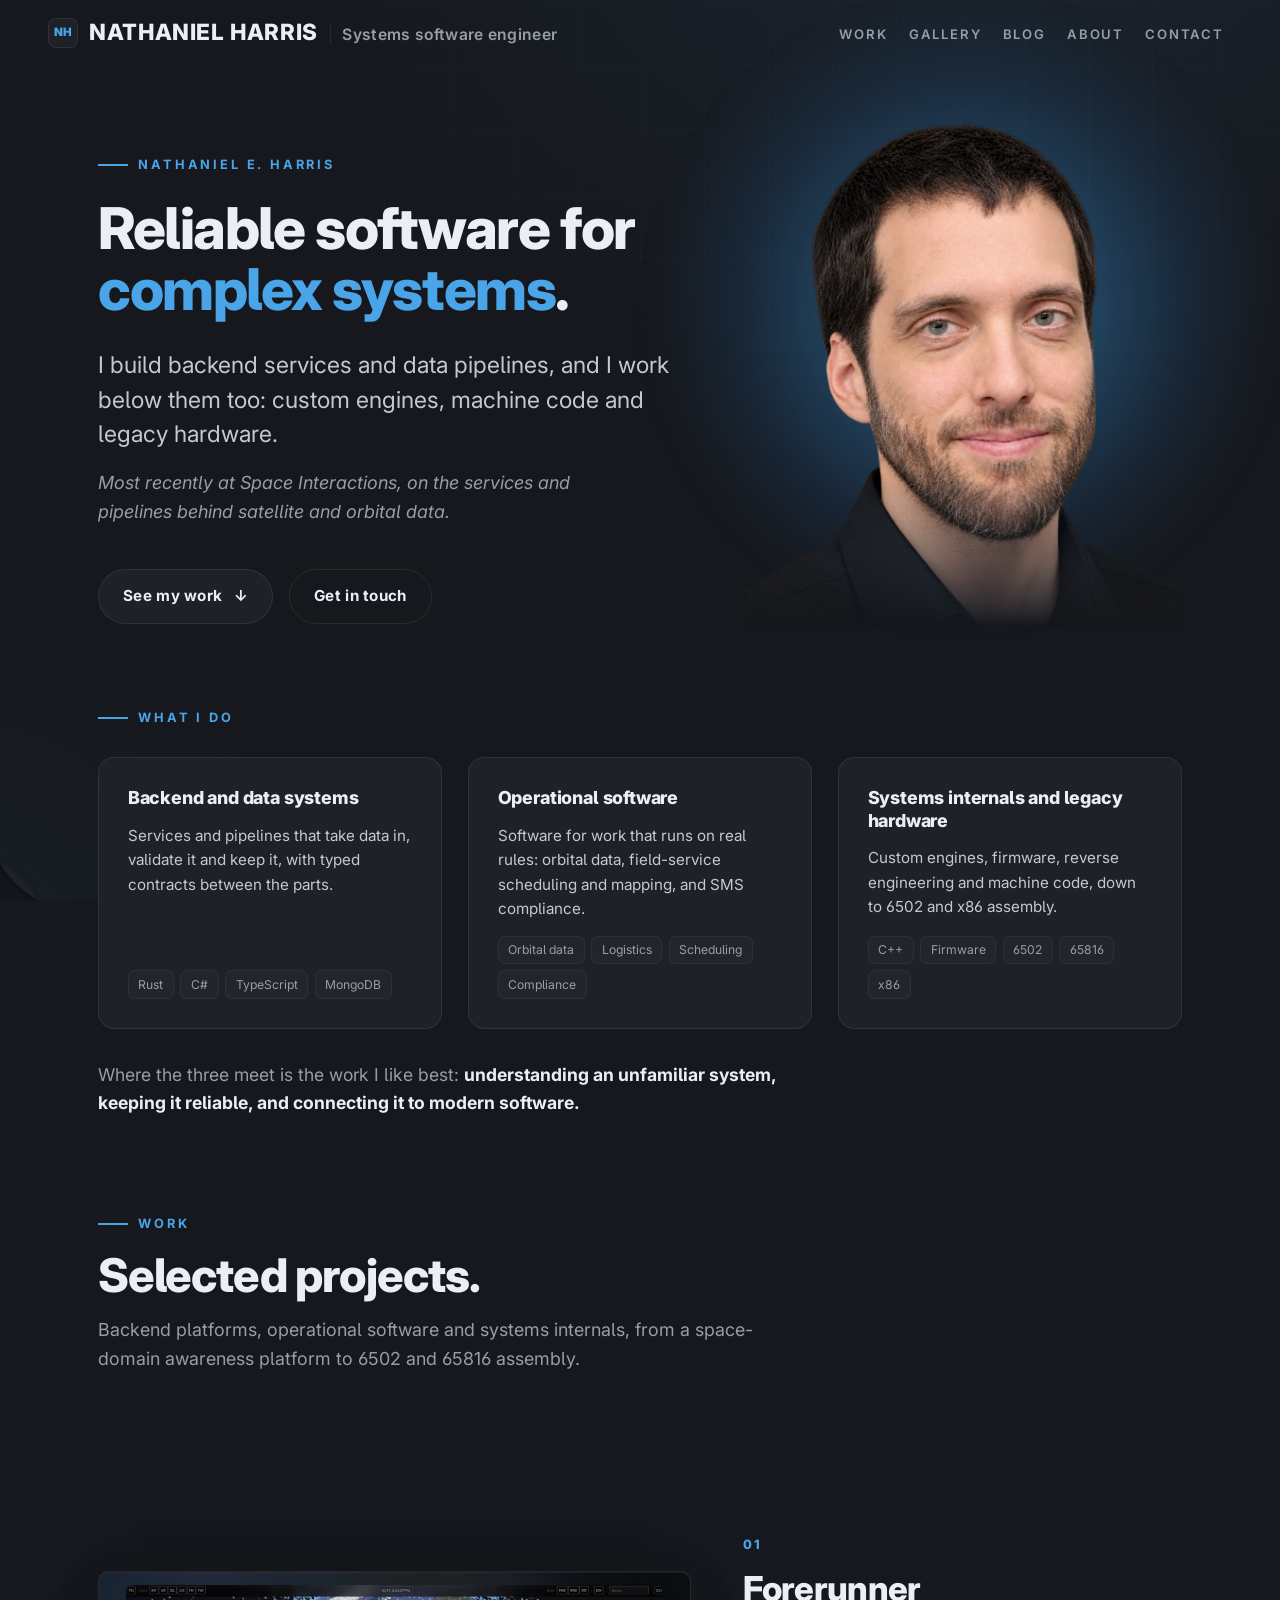
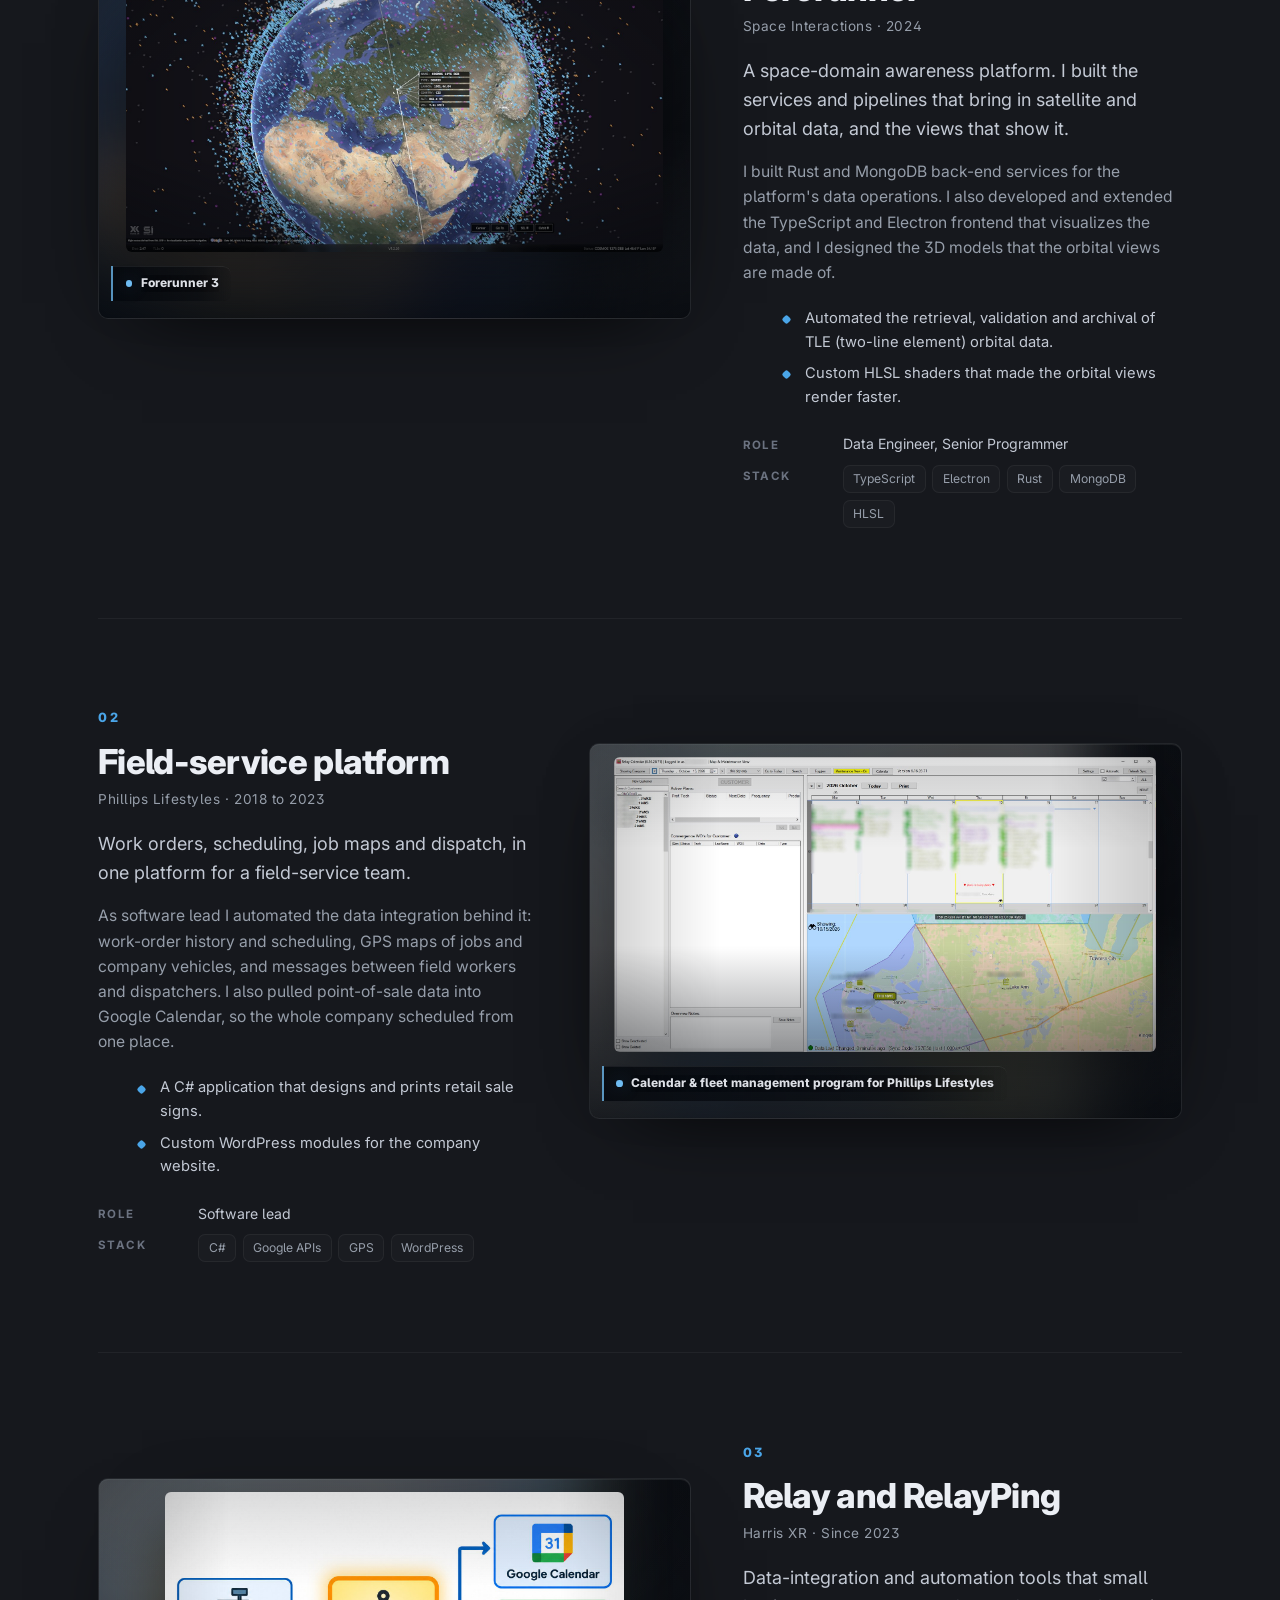
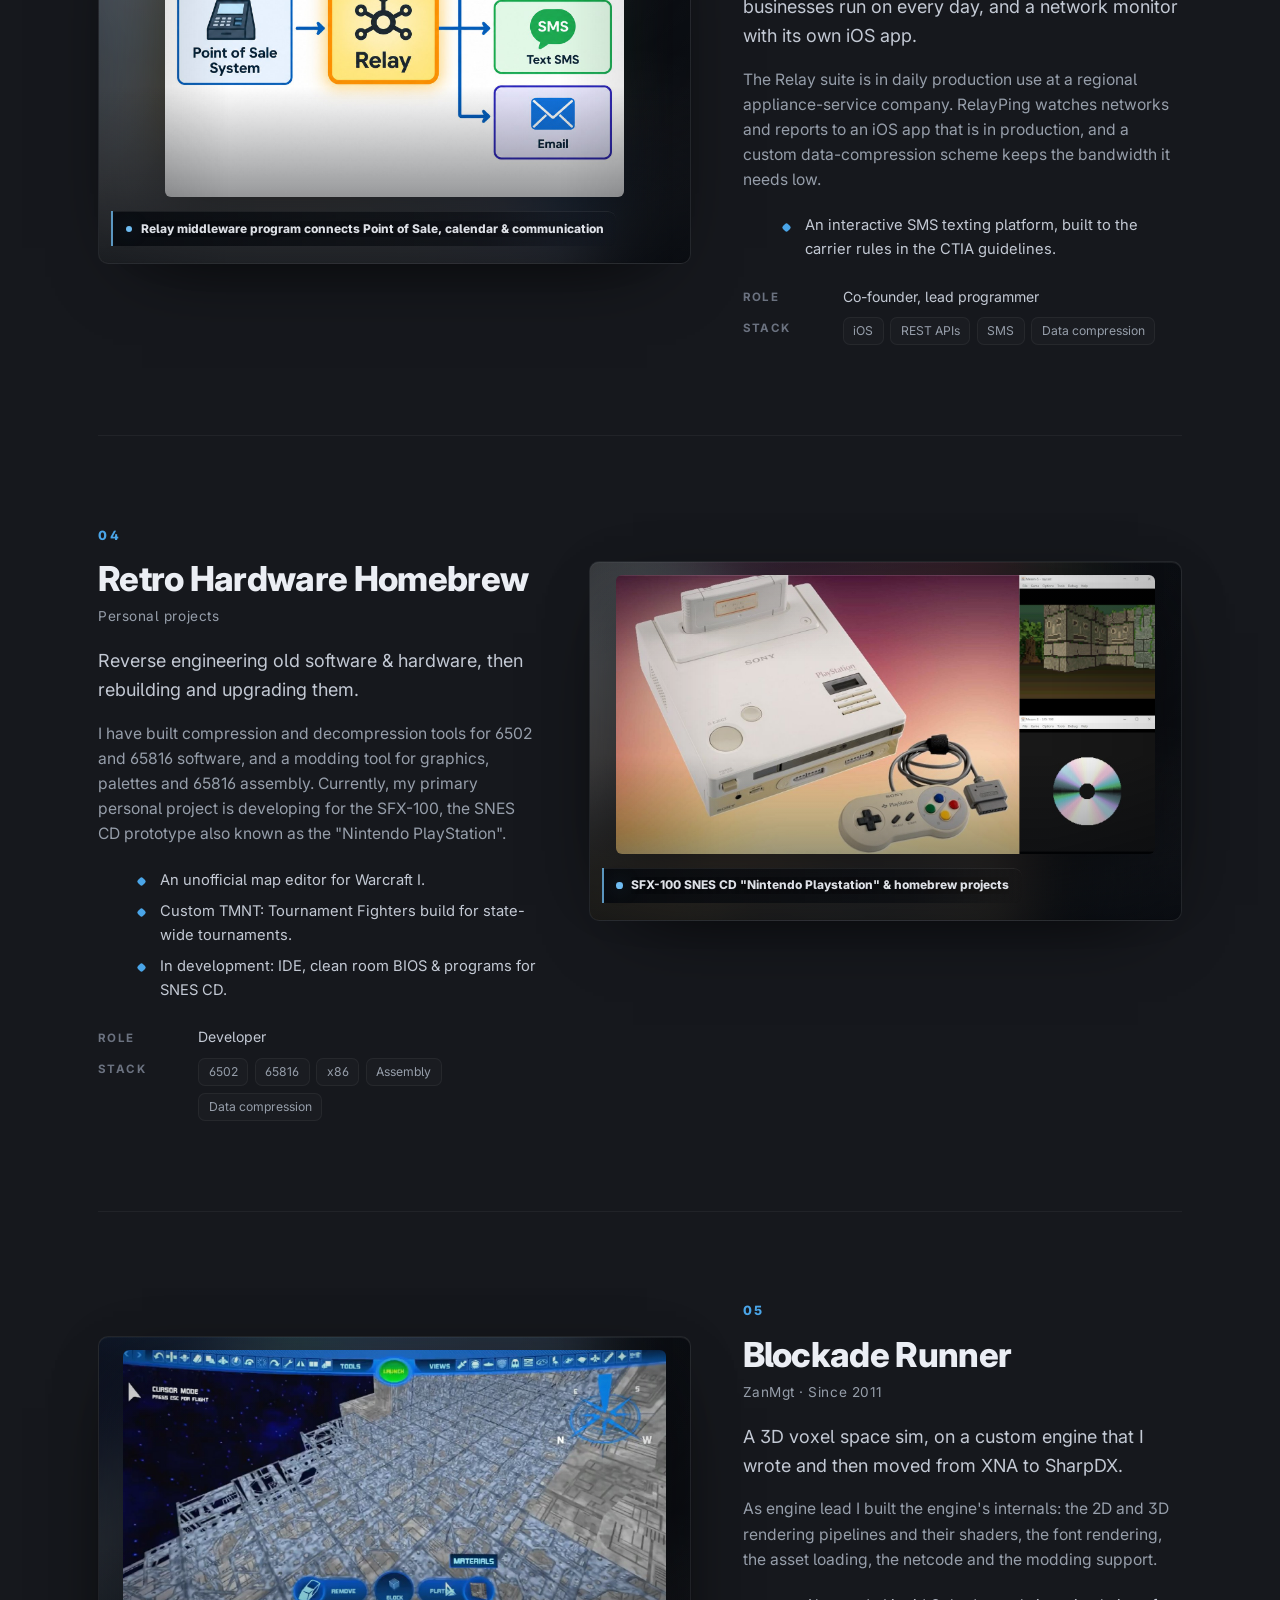
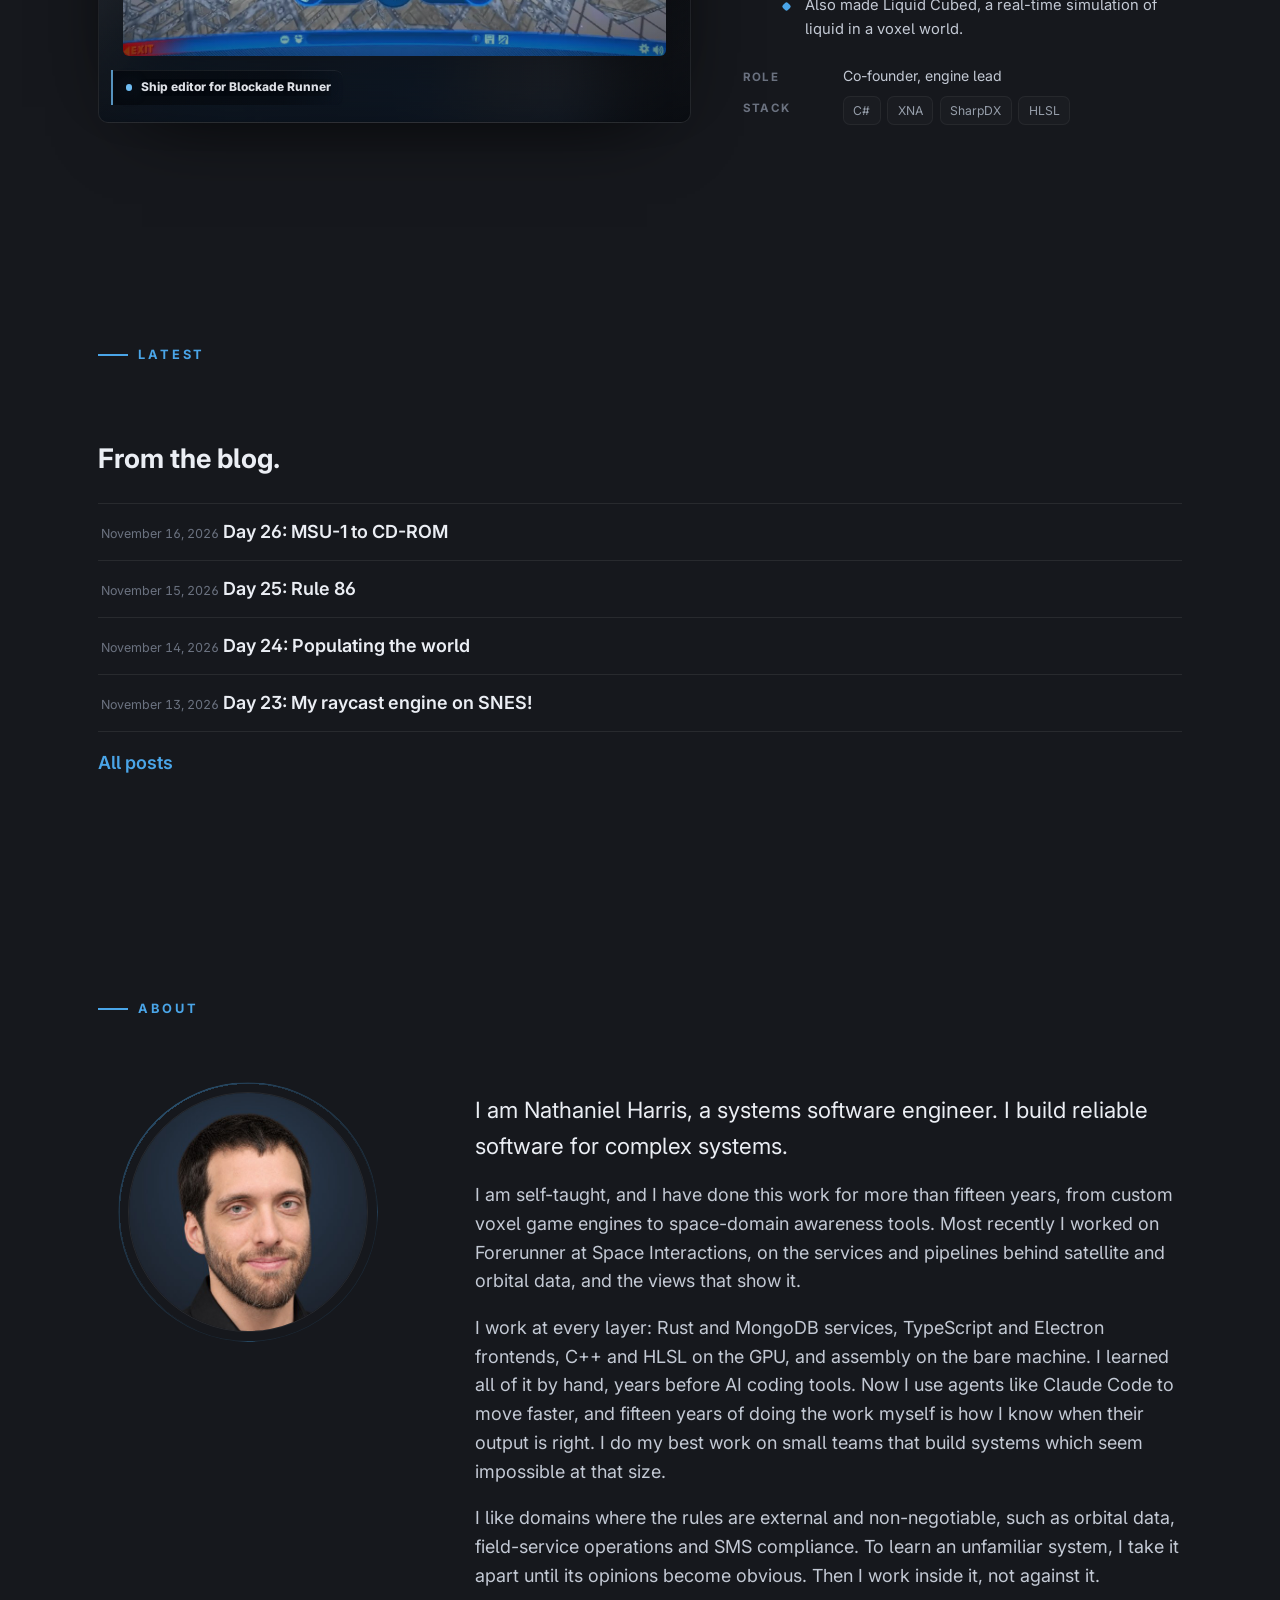
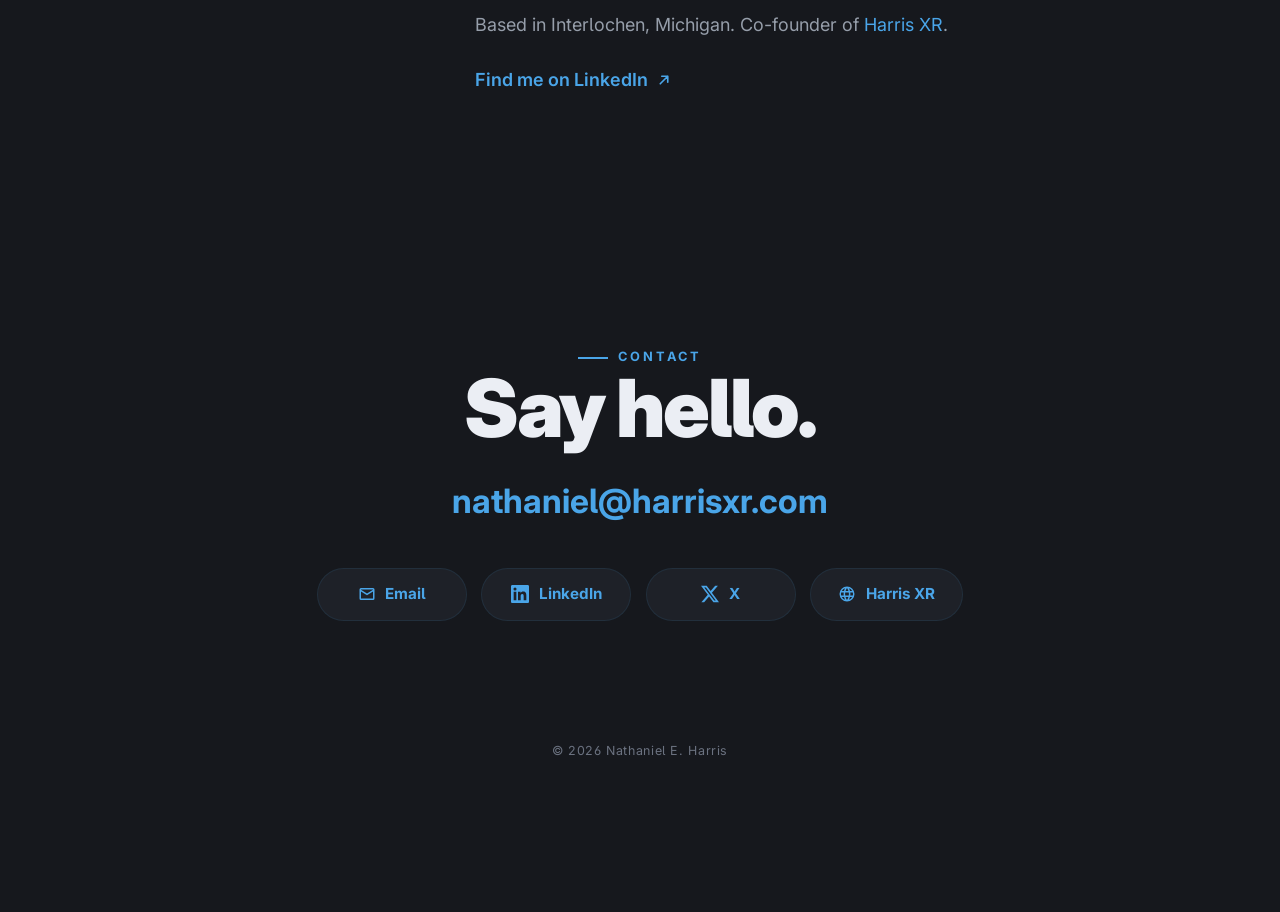
==== index.html @ 220e809c "Update blog post day #26" ====
<!DOCTYPE html>
<!-- ============================================================
     index.html - the home page.

     Markup only. Style lives in the engine's engine.css and this site's
     site.css, and behavior lives in the engine's script trunks, loaded
     in a fixed order from the head.

     Copy the editor can change is fenced by [edit:slug] comment
     pairs, each wrapping exactly one element. Do not nest a pair
     more than one level deep, and do not put two elements inside
     one pair: the marker checker enforces both rules.

     Sections:
       1. HEAD AND META      5. WORK
       2. CHROME             6. LATEST FROM THE BLOG
       3. HERO               7. FOOTER
       4. WHAT I DO
     ============================================================ -->

<html lang="en">
<head>
  <!-- ============================================================
       1. HEAD AND META
       ------------------------------------------------------------
       This page's own title, canonical and social cards. Every page
       carries its own; they are not shared chrome.
       ============================================================ -->
  <meta charset="UTF-8" />
  <meta name="viewport" content="width=device-width, initial-scale=1.0" />

  <title>Nathaniel E. Harris · Systems software engineer</title>
  <meta name="description" content="Nathaniel E. Harris is a systems software engineer. He builds reliable backend services and data pipelines, and works down to engines, machine code and legacy hardware." />
  <meta name="author" content="Nathaniel E. Harris" />
  <meta name="theme-color" content="#16181d" />
  <link rel="canonical" href="https://nathanieleliasharris.com/" />
  <link rel="alternate" type="application/atom+xml" title="Nathaniel E. Harris - Blog" href="feed.xml" />

  <!-- Favicons -->
  <link rel="icon" href="favicon.svg" type="image/svg+xml" />
  <link rel="icon" href="favicon.ico" sizes="any" />
  <link rel="icon" type="image/png" sizes="32x32" href="favicon-32.png" />
  <link rel="icon" type="image/png" sizes="16x16" href="favicon-16.png" />
  <link rel="apple-touch-icon" sizes="180x180" href="apple-touch-icon.png" />

  <!-- Open Graph / social share -->
  <meta property="og:type" content="website" />
  <meta property="og:site_name" content="Nathaniel E. Harris" />
  <meta property="og:title" content="Nathaniel E. Harris · Systems software engineer" />
  <meta property="og:description" content="Nathaniel E. Harris is a systems software engineer. He builds reliable backend services and data pipelines, and works down to engines, machine code and legacy hardware." />
  <meta property="og:url" content="https://nathanieleliasharris.com/" />
  <meta property="og:image" content="https://nathanieleliasharris.com/og-image.png" />
  <meta property="og:image:width" content="1200" />
  <meta property="og:image:height" content="630" />
  <meta property="og:image:alt" content="Nathaniel E. Harris, systems software engineer." />

  <!-- Twitter / X -->
  <meta name="twitter:card" content="summary_large_image" />
  <meta name="twitter:title" content="Nathaniel E. Harris · Systems software engineer" />
  <meta name="twitter:description" content="Nathaniel E. Harris is a systems software engineer. He builds reliable backend services and data pipelines, and works down to engines, machine code and legacy hardware." />
  <meta name="twitter:image" content="https://nathanieleliasharris.com/og-image.png" />

  <!-- Inter via Google Fonts (with a robust system fallback in CSS) -->
  <link rel="preconnect" href="https://fonts.googleapis.com" />
  <link rel="preconnect" href="https://fonts.gstatic.com" crossorigin />
  <link href="https://fonts.googleapis.com/css2?family=Inter:ital,opsz,wght@0,14..32,400;0,14..32,500;0,14..32,600;0,14..32,700;0,14..32,800;0,14..32,900;1,14..32,400&display=swap" rel="stylesheet" />

  <!-- The engine's style first and this site's second, so this site's
       tokens set the theme. -->
  <link rel="stylesheet" href="libraries/harrisxrwebengine/engine.css" />
  <link rel="stylesheet" href="site.css" />

  <!-- The site's script, in a fixed order. defer keeps document order and runs
       each file after parsing, so every trunk sees the whole page.
       release.js names the engine release and creates window.AMH, the one
       namespace the trunks share, and site.config.js holds this site's
       facts. Both come first. The trunks are the engine's, in
       libraries/harrisxrwebengine/.
       imagesengine.js is the image engine. Every image the site takes in
       goes through it, so every page loads it, after work.js and before
       the trunks that call it.
       markdown.js is here for the deep dive, which is written in Markdown
       and carries its source. It comes before tool.js, which asks it to
       render. -->
  <script defer src="libraries/harrisxrwebengine/release.js"></script>
  <script defer src="site.config.js"></script>
  <script defer src="libraries/harrisxrwebengine/site.js"></script>
  <script defer src="libraries/harrisxrwebengine/work.js"></script>
  <script defer src="libraries/harrisxrwebengine/imagesengine.js"></script>
  <script defer src="libraries/harrisxrwebengine/markdown.js"></script>
  <script defer src="libraries/harrisxrwebengine/tool.js"></script>

  <!-- Graceful degradation: without JS the reveal animations never fire, so
       force all content visible.
       These rules stay inline. A <noscript> block applies only when scripting
       is off, and a linked stylesheet cannot carry that condition. -->
  <noscript>
    <style>
      .reveal, .reveal-hero > *, .hero .wrap > .eyebrow { opacity: 1 !important; transform: none !important; }
      .gallery:not(.is-ready) > img:first-of-type { display: block !important; }
    </style>
  </noscript>
</head>

<body>
  <!-- ============================================================
       2. CHROME
       ------------------------------------------------------------
       The scroll progress bar, the header, and the nav that doubles
       as the mobile drawer. site.js owns their state.

       The header is shared chrome: byte-identical on every managed
       page, and held to that by the suite. Its copy regions are
       shared too: an edit to one is written to every page that has
       it, in the same publish.
       ============================================================ -->
  <div class="progress" id="progress" aria-hidden="true"></div>

  <header class="site-header" id="header">
    <a class="brand" href="index.html#top" aria-label="Nathaniel Harris, home">
      <span class="mark" aria-hidden="true">NH</span>
      <span class="brand__name">
        <!--[edit:brand-title]-->
        <span class="brand__title full">NATHANIEL HARRIS</span>
        <!--[/edit:brand-title]-->
        <!--[edit:brand-sub]-->
        <span class="brand__sub">Systems software engineer</span>
        <!--[/edit:brand-sub]-->
      </span>
    </a>

    <button class="nav__toggle" id="navToggle" aria-label="Toggle navigation" aria-expanded="false" aria-controls="nav">
      <span></span><span></span><span></span>
    </button>

    <!-- A nav link names the page it points into, so the same bytes work on
         every page. site.js treats a link naming THIS page as an in-page
         anchor, and marks the item whose href is this page as current.
         "#contact" stays bare: every page has its own contact section. -->
    <nav class="nav" id="nav" aria-label="Primary">
      <div class="nav__links">
        <!--[edit:nav-work]-->
        <a href="index.html#work">Work</a>
        <!--[/edit:nav-work]-->
        <!--[edit:nav-gallery]-->
        <a href="gallery.html">Gallery</a>
        <!--[/edit:nav-gallery]-->
        <!--[edit:nav-blog]-->
        <a href="blog.html">Blog</a>
        <!--[/edit:nav-blog]-->
        <!--[edit:nav-about]-->
        <a href="about.html">About</a>
        <!--[/edit:nav-about]-->
        <!--[edit:nav-contact]-->
        <a href="#contact">Contact</a>
        <!--[/edit:nav-contact]-->
      </div>
    </nav>
  </header>

  <!-- dim scrim behind the mobile nav drawer -->
  <div class="nav-overlay" id="navOverlay" aria-hidden="true"></div>

  <main id="top">

    <!-- ============================================================
         3. HERO
         ------------------------------------------------------------
         The opening statement, the portrait, and the calls to see the
         work and to get in touch. The halo behind the portrait is
         decoration.
         ============================================================ -->
    <section class="hero" aria-label="Introduction">
      <div class="hero__stage" aria-hidden="true">
        <span class="hero__halo"></span>
      </div>

      <!-- The portrait sits outside .wrap so it can stand on the hero's
           floor. site.js watches .hero__portrait: once enough of it has
           scrolled under the header, the header takes its scrolled look. -->
      <img class="hero__portrait" src="img/nathaniel-hero.webp" width="920" height="1123"
           alt="Portrait of Nathaniel E. Harris." fetchpriority="high" decoding="async" />

      <div class="wrap">
        <!--[edit:hero-eyebrow]-->
        <span class="eyebrow">Nathaniel E. Harris</span>
        <!--[/edit:hero-eyebrow]-->
        <div class="hero__inner reveal-hero">
          <!--[edit:hero-h1]-->
          <h1>Reliable software for <span class="hl">complex systems</span>.</h1>
          <!--[/edit:hero-h1]-->
          <!--[edit:hero-sub]-->
          <p class="hero__sub">I build backend services and data pipelines, and I work below them too: custom engines, machine code and legacy hardware.</p>
          <!--[/edit:hero-sub]-->
          <!--[edit:hero-note]-->
          <p class="hero__note">Most recently at Space Interactions, on the services and pipelines behind satellite and orbital data.</p>
          <!--[/edit:hero-note]-->
          <div class="hero__cta">
            <!--[edit:hero-cta-work]-->
            <a class="btn" href="#work">See my work <span class="arrow" aria-hidden="true">↓</span></a>
            <!--[/edit:hero-cta-work]-->
            <!--[edit:hero-cta-contact]-->
            <a class="btn btn--ghost" href="#contact">Get in touch</a>
            <!--[/edit:hero-cta-contact]-->
          </div>
        </div>
      </div>
    </section>

    <!-- ============================================================
         4. WHAT I DO
         ------------------------------------------------------------
         The three kinds of work, side by side, and the line under
         them that names where the three meet. Copy only: the project
         cards in WORK are the evidence for each column.
         ============================================================ -->
    <section class="focus" id="focus" aria-label="What I do">
      <div class="wrap">
        <div class="section-head reveal">
          <!--[edit:focus-eyebrow]-->
          <span class="eyebrow">What I do</span>
          <!--[/edit:focus-eyebrow]-->
        </div>

        <div class="focus__grid">
          <article class="focus__col reveal">
            <!--[edit:focus-backend-title]-->
            <h3 class="focus__title">Backend and data systems</h3>
            <!--[/edit:focus-backend-title]-->
            <!--[edit:focus-backend-text]-->
            <p class="focus__text">Services and pipelines that take data in, validate it and keep it, with typed contracts between the parts.</p>
            <!--[/edit:focus-backend-text]-->
            <!--[edit:focus-backend-chips]-->
            <div class="chips"><span class="chip">Rust</span><span class="chip">C#</span><span class="chip">TypeScript</span><span class="chip">MongoDB</span></div>
            <!--[/edit:focus-backend-chips]-->
          </article>

          <article class="focus__col reveal d1">
            <!--[edit:focus-ops-title]-->
            <h3 class="focus__title">Operational software</h3>
            <!--[/edit:focus-ops-title]-->
            <!--[edit:focus-ops-text]-->
            <p class="focus__text">Software for work that runs on real rules: orbital data, field-service scheduling and mapping, and SMS compliance.</p>
            <!--[/edit:focus-ops-text]-->
            <!--[edit:focus-ops-chips]-->
            <div class="chips"><span class="chip">Orbital data</span><span class="chip">Logistics</span><span class="chip">Scheduling</span><span class="chip">Compliance</span></div>
            <!--[/edit:focus-ops-chips]-->
          </article>

          <article class="focus__col reveal d2">
            <!--[edit:focus-internals-title]-->
            <h3 class="focus__title">Systems internals and legacy hardware</h3>
            <!--[/edit:focus-internals-title]-->
            <!--[edit:focus-internals-text]-->
            <p class="focus__text">Custom engines, firmware, reverse engineering and machine code, down to 6502 and x86 assembly.</p>
            <!--[/edit:focus-internals-text]-->
            <!--[edit:focus-internals-chips]-->
            <div class="chips"><span class="chip">C++</span><span class="chip">Firmware</span><span class="chip">6502</span><span class="chip">65816</span><span class="chip">x86</span></div>
            <!--[/edit:focus-internals-chips]-->
          </article>
        </div>

        <!--[edit:focus-center]-->
        <p class="focus__center reveal">Where the three meet is the work I like best: <b>understanding an unfamiliar system, keeping it reliable, and connecting it to modern software.</b></p>
        <!--[/edit:focus-center]-->
      </div>
    </section>

    <!-- ============================================================
         5. WORK
         ------------------------------------------------------------
         One card for each project: a carousel, the copy, and the
         Role and Stack specs. work.js builds the carousels, and the
         editor treats each gallery as an image region.

         The cards are the engine's project list, [list:projects]:
         the editor's project form, New project and Duplicate work on
         them, and the form can add a deep dive to a card. The images
         are placeholders from img/seed/ until a photo replaces them.
         ============================================================ -->
    <section class="work" id="work" aria-label="Work">
      <div class="wrap">
        <div class="section-head reveal">
          <!--[edit:work-eyebrow]-->
          <span class="eyebrow">Work</span>
          <!--[/edit:work-eyebrow]-->
          <!--[edit:work-h2]-->
          <h2>Selected projects.</h2>
          <!--[/edit:work-h2]-->
          <!--[edit:work-intro]-->
          <p>Backend platforms, operational software and systems internals, from a space-domain awareness platform to 6502 and 65816 assembly.</p>
          <!--[/edit:work-intro]-->
        </div>

        <!--[list:projects]-->
        <!--[item:forerunner]-->
        <!-- ╔═══════════════════════════════════════════════════════════════╗
             ║  PROJECT · Forerunner                                         ║
             ╚═══════════════════════════════════════════════════════════════╝ -->
        <article class="project">
          <div class="project__media reveal">

            <!-- GALLERY · one <img> per photo (src, alt, optional data-caption).
                 Add or remove a photo = add or remove one <img> line below. -->
            <!--[edit:forerunner-gallery]-->
            <div class="gallery">
              <img src="img/work/forerunner-3-1kpwjg.jpg" loading="lazy"
                   srcset="img/work/forerunner-3-1kpwjg_sd.webp 480w, img/work/forerunner-3-1kpwjg.jpg 1604w"
                   sizes="(max-width: 880px) 84vw, (max-width: 1180px) 48vw, 562px"
                   width="1604"
                   height="800"
                   alt="forerunner 3"
                   data-caption="Forerunner 3"
                   data-sd="img/work/forerunner-3-1kpwjg_sd.webp"
                   data-original="img/work/forerunner-3-1kpwjg_original.png"
                   data-original-size="1604x800"
                   data-original-bytes="1939498" />
            </div>
            <!--[/edit:forerunner-gallery]-->

          </div>
          <div class="project__body reveal d1">

            <!-- NUMBER · automatic (01, 02…) · leave this span empty -->
            <span class="project__index"></span>

            <!--[edit:forerunner-title]-->
            <h3 class="project__title">Forerunner</h3>
            <!--[/edit:forerunner-title]-->

            <!--[edit:forerunner-meta]-->
            <p class="project__meta">Space Interactions · 2024</p>
            <!--[/edit:forerunner-meta]-->

            <!--[edit:forerunner-lead]-->
            <p class="project__lead">A space-domain awareness platform. I built the services and pipelines that bring in satellite and orbital data, and the views that show it.</p>
            <!--[/edit:forerunner-lead]-->

            <!--[edit:forerunner-desc]-->
            <p class="project__desc">I built Rust and MongoDB back-end services for the platform's data operations. I also developed and extended the TypeScript and Electron frontend that visualizes the data, and I designed the 3D models that the orbital views are made of.</p>
            <!--[/edit:forerunner-desc]-->

            <!-- OPTIONAL · stats · empty = auto-hidden -->
            <!--[edit:forerunner-stats]-->
            <div class="stats"></div>
            <!--[/edit:forerunner-stats]-->

            <!-- OPTIONAL · highlights · empty = auto-hidden -->
            <!--[edit:forerunner-highlights]-->
            <ul class="highlights">
              <li>Automated the retrieval, validation and archival of TLE (two-line element) orbital data.</li>
              <li>Custom HLSL shaders that made the orbital views render faster.</li>
            </ul>
            <!--[/edit:forerunner-highlights]-->

            <!-- SPECS · the engine's form names these two Role and Stack -->
            <div class="specs">
              <!--[edit:forerunner-spec-role]-->
              <div class="spec"><dt>Role</dt><dd>Data Engineer, Senior Programmer</dd></div>
              <!--[/edit:forerunner-spec-role]-->
              <!--[edit:forerunner-spec-stack]-->
              <div class="spec"><dt>Stack</dt><dd><span class="chips"><span class="chip">TypeScript</span><span class="chip">Electron</span><span class="chip">Rust</span><span class="chip">MongoDB</span><span class="chip">HLSL</span></span></dd></div>
              <!--[/edit:forerunner-spec-stack]-->
            </div>

          </div>
        </article>
        <!-- ╚═══════════════ END · Forerunner ═══════════════╝ -->
        <!--[/item:forerunner]-->

        <!--[item:fieldservice]-->
        <!-- ╔═══════════════════════════════════════════════════════════════╗
             ║  PROJECT · Field-service platform                             ║
             ╚═══════════════════════════════════════════════════════════════╝ -->
        <article class="project">
          <div class="project__media reveal">

            <!-- GALLERY · one <img> per photo (src, alt, optional data-caption).
                 Add or remove a photo = add or remove one <img> line below. -->
            <!--[edit:fieldservice-gallery]-->
            <div class="gallery">
              <img src="img/work/relay-calendar-9lcasz.jpg" loading="lazy"
                   srcset="img/work/relay-calendar-9lcasz_sd.webp 480w, img/work/relay-calendar-9lcasz.jpg 1905w"
                   sizes="(max-width: 880px) 84vw, (max-width: 1180px) 48vw, 562px"
                   width="1905"
                   height="1035"
                   alt="relay calendar"
                   data-caption="Calendar &amp; fleet management program for Phillips Lifestyles"
                   data-sd="img/work/relay-calendar-9lcasz_sd.webp"
                   data-original="img/work/relay-calendar-9lcasz_original.png"
                   data-original-size="1905x1035"
                   data-original-bytes="1041016" />
            </div>
            <!--[/edit:fieldservice-gallery]-->

          </div>
          <div class="project__body reveal d1">

            <!-- NUMBER · automatic (01, 02…) · leave this span empty -->
            <span class="project__index"></span>

            <!--[edit:fieldservice-title]-->
            <h3 class="project__title">Field-service platform</h3>
            <!--[/edit:fieldservice-title]-->

            <!--[edit:fieldservice-meta]-->
            <p class="project__meta">Phillips Lifestyles · 2018 to 2023</p>
            <!--[/edit:fieldservice-meta]-->

            <!--[edit:fieldservice-lead]-->
            <p class="project__lead">Work orders, scheduling, job maps and dispatch, in one platform for a field-service team.</p>
            <!--[/edit:fieldservice-lead]-->

            <!--[edit:fieldservice-desc]-->
            <p class="project__desc">As software lead I automated the data integration behind it: work-order history and scheduling, GPS maps of jobs and company vehicles, and messages between field workers and dispatchers. I also pulled point-of-sale data into Google Calendar, so the whole company scheduled from one place.</p>
            <!--[/edit:fieldservice-desc]-->

            <!-- OPTIONAL · stats · empty = auto-hidden -->
            <!--[edit:fieldservice-stats]-->
            <div class="stats"></div>
            <!--[/edit:fieldservice-stats]-->

            <!-- OPTIONAL · highlights · empty = auto-hidden -->
            <!--[edit:fieldservice-highlights]-->
            <ul class="highlights">
              <li>A C# application that designs and prints retail sale signs.</li>
              <li>Custom WordPress modules for the company website.</li>
            </ul>
            <!--[/edit:fieldservice-highlights]-->

            <!-- SPECS · the engine's form names these two Role and Stack -->
            <div class="specs">
              <!--[edit:fieldservice-spec-role]-->
              <div class="spec"><dt>Role</dt><dd>Software lead</dd></div>
              <!--[/edit:fieldservice-spec-role]-->
              <!--[edit:fieldservice-spec-stack]-->
              <div class="spec"><dt>Stack</dt><dd><span class="chips"><span class="chip">C#</span><span class="chip">Google APIs</span><span class="chip">GPS</span><span class="chip">WordPress</span></span></dd></div>
              <!--[/edit:fieldservice-spec-stack]-->
            </div>

          </div>
        </article>
        <!-- ╚═══════════════ END · Field-service platform ═══════════════╝ -->
        <!--[/item:fieldservice]-->

        <!--[item:relay]-->
        <!-- ╔═══════════════════════════════════════════════════════════════╗
             ║  PROJECT · Relay and RelayPing                                ║
             ╚═══════════════════════════════════════════════════════════════╝ -->
        <article class="project">
          <div class="project__media reveal">

            <!-- GALLERY · one <img> per photo (src, alt, optional data-caption).
                 Add or remove a photo = add or remove one <img> line below. -->
            <!--[edit:relay-gallery]-->
            <div class="gallery">
              <img src="img/work/relay-program-iczie3.jpg" loading="lazy"
                   srcset="img/work/relay-program-iczie3_sd.webp 480w, img/work/relay-program-iczie3.jpg 1536w"
                   sizes="(max-width: 880px) 84vw, (max-width: 1180px) 48vw, 562px"
                   width="1536"
                   height="1024"
                   alt="relay program"
                   data-caption="Relay middleware program connects Point of Sale, calendar &amp; communication"
                   data-sd="img/work/relay-program-iczie3_sd.webp"
                   data-original="img/work/relay-program-iczie3_original.png"
                   data-original-size="1536x1024"
                   data-original-bytes="1142060" />
            </div>
            <!--[/edit:relay-gallery]-->

          </div>
          <div class="project__body reveal d1">

            <!-- NUMBER · automatic (01, 02…) · leave this span empty -->
            <span class="project__index"></span>

            <!--[edit:relay-title]-->
            <h3 class="project__title">Relay and RelayPing</h3>
            <!--[/edit:relay-title]-->

            <!--[edit:relay-meta]-->
            <p class="project__meta">Harris XR · Since 2023</p>
            <!--[/edit:relay-meta]-->

            <!--[edit:relay-lead]-->
            <p class="project__lead">Data-integration and automation tools that small businesses run on every day, and a network monitor with its own iOS app.</p>
            <!--[/edit:relay-lead]-->

            <!--[edit:relay-desc]-->
            <p class="project__desc">The Relay suite is in daily production use at a regional appliance-service company. RelayPing watches networks and reports to an iOS app that is in production, and a custom data-compression scheme keeps the bandwidth it needs low.</p>
            <!--[/edit:relay-desc]-->

            <!-- OPTIONAL · stats · empty = auto-hidden -->
            <!--[edit:relay-stats]-->
            <div class="stats"></div>
            <!--[/edit:relay-stats]-->

            <!-- OPTIONAL · highlights · empty = auto-hidden -->
            <!--[edit:relay-highlights]-->
            <ul class="highlights">
              <li>An interactive SMS texting platform, built to the carrier rules in the CTIA guidelines.</li>
            </ul>
            <!--[/edit:relay-highlights]-->

            <!-- SPECS · the engine's form names these two Role and Stack -->
            <div class="specs">
              <!--[edit:relay-spec-role]-->
              <div class="spec"><dt>Role</dt><dd>Co-founder, lead programmer</dd></div>
              <!--[/edit:relay-spec-role]-->
              <!--[edit:relay-spec-stack]-->
              <div class="spec"><dt>Stack</dt><dd><span class="chips"><span class="chip">iOS</span><span class="chip">REST APIs</span><span class="chip">SMS</span><span class="chip">Data compression</span></span></dd></div>
              <!--[/edit:relay-spec-stack]-->
            </div>

          </div>
        </article>
        <!-- ╚═══════════════ END · Relay and RelayPing ═══════════════╝ -->
        <!--[/item:relay]-->

        <!--[item:retro]-->
        <!-- ╔═══════════════════════════════════════════════════════════════╗
             ║  PROJECT · Reverse engineering                                ║
             ╚═══════════════════════════════════════════════════════════════╝ -->
        <article class="project">
          <div class="project__media reveal">

            <!-- GALLERY · one <img> per photo (src, alt, optional data-caption).
                 Add or remove a photo = add or remove one <img> line below. -->
            <!--[edit:retro-gallery]-->
            <div class="gallery">
              <img src="img/work/retro-console-homebrew-c7a1b5.jpg" loading="lazy"
                   srcset="img/work/retro-console-homebrew-c7a1b5_sd.webp 480w, img/work/retro-console-homebrew-c7a1b5.jpg 1600w"
                   sizes="(max-width: 880px) 84vw, (max-width: 1180px) 48vw, 562px"
                   width="1600"
                   height="829"
                   alt="retro console homebrew"
                   data-caption="SFX-100 SNES CD &quot;Nintendo Playstation&quot; &amp; homebrew projects"
                   data-sd="img/work/retro-console-homebrew-c7a1b5_sd.webp"
                   data-original="img/work/retro-console-homebrew-c7a1b5_original.png"
                   data-original-size="1600x829"
                   data-original-bytes="1100730" />
            </div>
            <!--[/edit:retro-gallery]-->

          </div>
          <div class="project__body reveal d1">

            <!-- NUMBER · automatic (01, 02…) · leave this span empty -->
            <span class="project__index"></span>

            <!--[edit:retro-title]-->
            <h3 class="project__title">Retro Hardware Homebrew</h3>
            <!--[/edit:retro-title]-->

            <!--[edit:retro-meta]-->
            <p class="project__meta">Personal projects</p>
            <!--[/edit:retro-meta]-->

            <!--[edit:retro-lead]-->
            <p class="project__lead">Reverse engineering old software &amp; hardware, then rebuilding and upgrading them.</p>
            <!--[/edit:retro-lead]-->

            <!--[edit:retro-desc]-->
            <p class="project__desc">I have built compression and decompression tools for 6502 and 65816 software, and a modding tool for graphics, palettes and 65816 assembly. Currently, my primary personal project is developing for the SFX-100, the SNES CD prototype also known as the "Nintendo PlayStation".</p>
            <!--[/edit:retro-desc]-->

            <!-- OPTIONAL · stats · empty = auto-hidden -->
            <!--[edit:retro-stats]-->
            <div class="stats"></div>
            <!--[/edit:retro-stats]-->

            <!-- OPTIONAL · highlights · empty = auto-hidden -->
            <!--[edit:retro-highlights]-->
            <ul class="highlights">
              <li>An unofficial map editor for Warcraft I.</li>
              <li>Custom TMNT: Tournament Fighters build for state-wide tournaments.</li>
              <li>In development: IDE, clean room BIOS &amp; programs for SNES CD.</li>
            </ul>
            <!--[/edit:retro-highlights]-->

            <!-- SPECS · the engine's form names these two Role and Stack -->
            <div class="specs">
              <!--[edit:retro-spec-role]-->
              <div class="spec"><dt>Role</dt><dd>Developer</dd></div>
              <!--[/edit:retro-spec-role]-->
              <!--[edit:retro-spec-stack]-->
              <div class="spec"><dt>Stack</dt><dd><span class="chips"><span class="chip">6502</span><span class="chip">65816</span><span class="chip">x86</span><span class="chip">Assembly</span><span class="chip">Data compression</span></span></dd></div>
              <!--[/edit:retro-spec-stack]-->
            </div>

          </div>
        </article>
        <!-- ╚═══════════════ END · Reverse engineering ═══════════════╝ -->
        <!--[/item:retro]-->

        <!--[item:blockade]-->
        <!-- ╔═══════════════════════════════════════════════════════════════╗
             ║  PROJECT · Blockade Runner                                    ║
             ╚═══════════════════════════════════════════════════════════════╝ -->
        <article class="project">
          <div class="project__media reveal">

            <!-- GALLERY · one <img> per photo (src, alt, optional data-caption).
                 Add or remove a photo = add or remove one <img> line below. -->
            <!--[edit:blockade-gallery]-->
            <div class="gallery">
              <img src="img/work/blockade-runner-lmct5n.jpg" loading="lazy"
                   srcset="img/work/blockade-runner-lmct5n_sd.webp 480w, img/work/blockade-runner-lmct5n.jpg 1600w"
                   sizes="(max-width: 880px) 84vw, (max-width: 1180px) 48vw, 562px"
                   width="1600"
                   height="900"
                   alt="blockade runner"
                   data-caption="Ship editor for Blockade Runner"
                   data-sd="img/work/blockade-runner-lmct5n_sd.webp"
                   data-original="img/work/blockade-runner-lmct5n_original.png"
                   data-original-size="1600x900"
                   data-original-bytes="3004684" />
            </div>
            <!--[/edit:blockade-gallery]-->

          </div>
          <div class="project__body reveal d1">

            <!-- NUMBER · automatic (01, 02…) · leave this span empty -->
            <span class="project__index"></span>

            <!--[edit:blockade-title]-->
            <h3 class="project__title">Blockade Runner</h3>
            <!--[/edit:blockade-title]-->

            <!--[edit:blockade-meta]-->
            <p class="project__meta">ZanMgt · Since 2011</p>
            <!--[/edit:blockade-meta]-->

            <!--[edit:blockade-lead]-->
            <p class="project__lead">A 3D voxel space sim, on a custom engine that I wrote and then moved from XNA to SharpDX.</p>
            <!--[/edit:blockade-lead]-->

            <!--[edit:blockade-desc]-->
            <p class="project__desc">As engine lead I built the engine's internals: the 2D and 3D rendering pipelines and their shaders, the font rendering, the asset loading, the netcode and the modding support.</p>
            <!--[/edit:blockade-desc]-->

            <!-- OPTIONAL · stats · empty = auto-hidden -->
            <!--[edit:blockade-stats]-->
            <div class="stats"></div>
            <!--[/edit:blockade-stats]-->

            <!-- OPTIONAL · highlights · empty = auto-hidden -->
            <!--[edit:blockade-highlights]-->
            <ul class="highlights">
              <li>Also made Liquid Cubed, a real-time simulation of liquid in a voxel world.</li>
            </ul>
            <!--[/edit:blockade-highlights]-->

            <!-- SPECS · the engine's form names these two Role and Stack -->
            <div class="specs">
              <!--[edit:blockade-spec-role]-->
              <div class="spec"><dt>Role</dt><dd>Co-founder, engine lead</dd></div>
              <!--[/edit:blockade-spec-role]-->
              <!--[edit:blockade-spec-stack]-->
              <div class="spec"><dt>Stack</dt><dd><span class="chips"><span class="chip">C#</span><span class="chip">XNA</span><span class="chip">SharpDX</span><span class="chip">HLSL</span></span></dd></div>
              <!--[/edit:blockade-spec-stack]-->
            </div>

          </div>
        </article>
        <!-- ╚═══════════════ END · Blockade Runner ═══════════════╝ -->
        <!--[/item:blockade]-->
        <!--[/list:projects]-->

      </div>
    </section>

    <!-- ============================================================
         6. LATEST FROM THE BLOG
         ------------------------------------------------------------
         The list inside is machine-owned. The publisher writes it from
         the blog manifest on every publish that changes it, so it can
         never disagree with the blog. data-ced="generated" makes the
         editor open it read-only and name its owner.

         Static HTML on purpose. No fetch and no script, so it is there
         for a crawler and for a reader with scripting off.
         ============================================================ -->
    <section class="latest" id="latest" aria-label="Latest from the blog">
      <div class="wrap">
        <div class="section-head reveal">
          <!--[edit:latest-eyebrow]-->
          <span class="eyebrow">Latest</span>
          <!--[/edit:latest-eyebrow]-->
        </div>
        <!--[edit:latest-h2]-->
        <h2>From the blog.</h2>
        <!--[/edit:latest-h2]-->
        <!--[edit:blog-highlights]-->
        <div class="latest__list reveal d1" data-ced="generated">
          <a class="latest__item" href="blog/2611.html?post=p0020#p0020">
            <time datetime="2026-11-16">November 16, 2026</time>
            <span class="latest__title">Day 26: MSU-1 to CD-ROM</span>
          </a>
          <a class="latest__item" href="blog/2611.html?post=p0019#p0019">
            <time datetime="2026-11-15">November 15, 2026</time>
            <span class="latest__title">Day 25: Rule 86</span>
          </a>
          <a class="latest__item" href="blog/2611.html?post=p0018#p0018">
            <time datetime="2026-11-14">November 14, 2026</time>
            <span class="latest__title">Day 24: Populating the world</span>
          </a>
          <a class="latest__item" href="blog/2611.html?post=p0017#p0017">
            <time datetime="2026-11-13">November 13, 2026</time>
            <span class="latest__title">Day 23: My raycast engine on SNES!</span>
          </a>
          <a class="textlink latest__all" href="blog.html">All posts</a>
        </div>
        <!--[/edit:blog-highlights]-->
      </div>
    </section>

  </main>

  <!-- ============================================================
       7. FOOTER
       ------------------------------------------------------------
       About and Contact, which close every page. Shared chrome,
       like the header: byte-identical on every managed page, and
       held to that by the suite. Its copy regions are shared, so an
       edit to one is written to every page. A month page carries
       the same bytes, taken from blog.html when the blog is
       published or rebuilt.
       ============================================================ -->
  <footer class="site-footer">
    <section class="about" id="about" aria-label="About Nathaniel">
      <div class="wrap">
        <div class="section-head reveal"><!--[edit:about-eyebrow]--><span class="eyebrow">About</span><!--[/edit:about-eyebrow]--></div>
        <div class="about__grid">
          <div class="reveal">
            <div class="portrait">
              <img src="img/nathaniel-portrait.jpg" width="512" height="512"
                   alt="Nathaniel E. Harris." loading="lazy" />
            </div>
          </div>
          <div class="about__body reveal d1">
            <!--[edit:about-lede]-->
            <p class="lede">I am Nathaniel Harris, a systems software engineer. I build reliable software for complex systems.</p>
            <!--[/edit:about-lede]-->
            <!--[edit:about-p1]-->
            <p>I am self-taught, and I have done this work for more than fifteen years, from custom voxel game engines to space-domain awareness tools. Most recently I worked on Forerunner at Space Interactions, on the services and pipelines behind satellite and orbital data, and the views that show it.</p>
            <!--[/edit:about-p1]-->
            <!--[edit:about-p2]-->
            <p>I work at every layer: Rust and MongoDB services, TypeScript and Electron frontends, C++ and HLSL on the GPU, and assembly on the bare machine. I learned all of it by hand, years before AI coding tools. Now I use agents like Claude Code to move faster, and fifteen years of doing the work myself is how I know when their output is right. I do my best work on small teams that build systems which seem impossible at that size.</p>
            <!--[/edit:about-p2]-->
            <!--[edit:about-p3]-->
            <p>I like domains where the rules are external and non-negotiable, such as orbital data, field-service operations and SMS compliance. To learn an unfamiliar system, I take it apart until its opinions become obvious. Then I work inside it, not against it.</p>
            <!--[/edit:about-p3]-->
            <!--[edit:about-place]-->
            <p class="place">Based in Interlochen, Michigan. Co-founder of <a href="https://harrisxr.com" target="_blank" rel="noopener">Harris XR</a>.</p>
            <!--[/edit:about-place]-->
            <!--[edit:about-link]-->
            <a class="textlink" href="https://www.linkedin.com/in/nathanieleliasharris/" target="_blank" rel="noopener">
              Find me on LinkedIn
              <svg viewBox="0 0 24 24" fill="none" stroke="currentColor" stroke-width="2.2" stroke-linecap="round" stroke-linejoin="round" aria-hidden="true"><path d="M7 17 17 7M9 7h8v8"/></svg>
            </a>
            <!--[/edit:about-link]-->
          </div>
        </div>
      </div>
    </section>

    <section class="contact" id="contact" aria-label="Contact">
      <div class="wrap">
        <div class="reveal">
          <!--[edit:contact-eyebrow]-->
          <span class="eyebrow eyebrow--center">Contact</span>
          <!--[/edit:contact-eyebrow]-->
          <!--[edit:contact-h2]-->
          <h2>Say hello.</h2>
          <!--[/edit:contact-h2]-->
          <!--[edit:contact-email]-->
          <a class="email" href="mailto:nathaniel@harrisxr.com">nathaniel@harrisxr.com</a>
          <!--[/edit:contact-email]-->
        </div>
        <div class="contact__actions reveal d1">
          <div class="contact__row">
            <!--[edit:contact-btn-email]-->
            <a class="contact-btn contact-btn--call" href="mailto:nathaniel@harrisxr.com" aria-label="Email Nathaniel">
              <svg viewBox="0 0 24 24" aria-hidden="true"><path d="M4 4h16a2 2 0 0 1 2 2v12a2 2 0 0 1-2 2H4a2 2 0 0 1-2-2V6a2 2 0 0 1 2-2zm0 2v.4l8 5 8-5V6H4zm16 2.7-7.47 4.67a1 1 0 0 1-1.06 0L4 8.7V18h16V8.7z"/></svg>
              Email
            </a>
            <!--[/edit:contact-btn-email]-->
            <!--[edit:contact-btn-linkedin]-->
            <a class="contact-btn contact-btn--call" href="https://www.linkedin.com/in/nathanieleliasharris/" target="_blank" rel="noopener" aria-label="Nathaniel on LinkedIn">
              <svg viewBox="0 0 24 24" aria-hidden="true"><path d="M20.45 20.45h-3.56v-5.57c0-1.33-.02-3.04-1.85-3.04-1.85 0-2.14 1.45-2.14 2.94v5.67H9.35V9h3.41v1.56h.05c.48-.9 1.64-1.85 3.37-1.85 3.6 0 4.27 2.37 4.27 5.46v6.28zM5.34 7.43a2.06 2.06 0 1 1 0-4.13 2.06 2.06 0 0 1 0 4.13zM7.12 20.45H3.56V9h3.56v11.45zM22.22 0H1.77C.79 0 0 .77 0 1.73v20.54C0 23.23.79 24 1.77 24h20.45c.98 0 1.78-.77 1.78-1.73V1.73C24 .77 23.2 0 22.22 0z"/></svg>
              LinkedIn
            </a>
            <!--[/edit:contact-btn-linkedin]-->
            <!--[edit:contact-btn-x]-->
            <a class="contact-btn contact-btn--call" href="https://x.com/EnigamiCH3_4" target="_blank" rel="noopener" aria-label="Nathaniel on X">
              <svg viewBox="0 0 24 24" aria-hidden="true"><path d="M18.9 1.15h3.68l-8.04 9.19L24 22.85h-7.41l-5.8-7.58-6.64 7.58H.47l8.6-9.83L0 1.15h7.59l5.24 6.93 6.07-6.93zm-1.29 19.5h2.04L6.49 3.24H4.3l13.32 17.41z"/></svg>
              X
            </a>
            <!--[/edit:contact-btn-x]-->
            <!--[edit:contact-btn-site]-->
            <a class="contact-btn contact-btn--call" href="https://harrisxr.com" target="_blank" rel="noopener" aria-label="The Harris XR website">
              <svg viewBox="0 0 24 24" aria-hidden="true"><path d="M12 2a10 10 0 1 0 0 20 10 10 0 0 0 0-20zm6.93 6h-2.95a15.65 15.65 0 0 0-1.38-3.56A8.03 8.03 0 0 1 18.93 8zM12 4.04c.83 1.2 1.48 2.53 1.91 3.96h-3.82c.43-1.43 1.08-2.76 1.91-3.96zM4.26 14C4.1 13.36 4 12.69 4 12s.1-1.36.26-2h3.38c-.08.66-.14 1.32-.14 2s.06 1.34.14 2H4.26zm.82 2h2.95c.32 1.25.78 2.45 1.38 3.56A7.99 7.99 0 0 1 5.08 16zm2.95-8H5.08a7.99 7.99 0 0 1 4.33-3.56A15.65 15.65 0 0 0 8.03 8zM12 19.96c-.83-1.2-1.48-2.53-1.91-3.96h3.82c-.43 1.43-1.08 2.76-1.91 3.96zM14.34 14H9.66c-.09-.66-.16-1.32-.16-2s.07-1.35.16-2h4.68c.09.65.16 1.32.16 2s-.07 1.34-.16 2zm.25 5.56c.6-1.11 1.06-2.31 1.38-3.56h2.95a8.03 8.03 0 0 1-4.33 3.56zM16.36 14c.08-.66.14-1.32.14-2s-.06-1.34-.14-2h3.38c.16.64.26 1.31.26 2s-.1 1.36-.26 2h-3.38z"/></svg>
              Harris XR
            </a>
            <!--[/edit:contact-btn-site]-->
          </div>
        </div>
      </div>

      <!--[edit:endbar]-->
      <div class="endbar">© 2026 Nathaniel E. Harris</div>
      <!--[/edit:endbar]-->
    </section>
  </footer>

  <!-- ╔══════════════════════════════════════════════════════════════════════╗
       ║  BUILT-IN EDITOR · press the corner mark, or run edit() in the       ║
       ║  console. Copy regions are fenced by [edit:slug] comment pairs, and  ║
       ║  the engine's guide is libraries/harrisxrwebengine/README.md.        ║
       ╚══════════════════════════════════════════════════════════════════════╝ -->
</body>
</html>
---- libraries/harrisxrwebengine/engine.css ----
/* ============================================================
   engine.css - the style of everything the engine draws or drives:
   the base its parts stand on, the carousel, the gallery grid, the
   lightbox and the drawer, the Latest block, the reveal, the blog
   stream and its month pages, and the players.

   Every page links this file first and the host's site.css second,
   so a host rule wins a tie. The editor injects its own rules into
   <head> at runtime, after both files, so the editor wins a tie with
   either.

   THE THEME. Every color, font, space, shape and motion value here is
   a token on :root. Section 1 gives each token a default, so a host
   that sets none still gets a readable engine. A host sets a token in
   its own :root to change it. The tokens are the contract. A custom
   property that a part sets on its own element is internal.

   Rule: do not reorder a block to tidy the file. CSS resolves ties
   by source order, so a moved block can change the page without
   changing a single declaration.

   Sections:
     1. FOUNDATION                  4. OVERLAYS
     2. CAROUSEL                    5. LATEST
     3. GALLERY                     6. REVEAL AND BLOG
   ============================================================ */

/* ============================================================
   1. FOUNDATION
   ------------------------------------------------------------
   The theme tokens and their defaults, the reset and the base, the
   shared type, and the edit launcher.
   ============================================================ */

/* ------------------------------------------------------------
   THE THEME TOKENS
   ------------------------------------------------------------
   The defaults. A host sets any of them in its own :root, which
   loads after this file. */
:root {
  /* surfaces */
  --bg:        #16181d;
  --bg-deep:   #101217;
  --panel:     #1e2128;
  --panel-2:   #23262f;
  --line:      rgba(255,255,255,.08);
  --line-soft: rgba(255,255,255,.05);

  /* text */
  --text:      #ebeef4;
  --text-soft: #c3c9d4;
  --muted:     #969eaa;
  --dim:       #6b7280;

  /* accent: the one color that marks what acts */
  --accent:        #4aa5e8;
  --accent-bright: #6fbcf2;
  --accent-deep:   #2e87cf;
  --accent-glow:   rgba(74,165,232,.35);
  --accent-faint:  rgba(74,165,232,.10);

  /* staged accents; the editor paints with the yellow and the orange */
  --c-orange: #f0883e;
  --c-yellow: #f2c14e;
  --c-lime:   #b5e853;

  /* type */
  --font: "Inter", -apple-system, BlinkMacSystemFont, "Segoe UI", Roboto,
          Helvetica, Arial, sans-serif;

  /* space */
  --section-pad: clamp(4rem, 9.5vw, 8rem);
  --gutter:      clamp(1.25rem, 5vw, 3rem);
  --maxw:        1180px;

  /* shape and motion */
  --radius:    16px;
  --radius-sm: 10px;
  --ease:      cubic-bezier(.22, 1, .36, 1);
  --ease-soft: cubic-bezier(.4, 0, .2, 1);
}

/* ------------------------------------------------------------
   RESET + BASE
   ------------------------------------------------------------ */
*, *::before, *::after { box-sizing: border-box; }
* { margin: 0; }

html { scroll-behavior: smooth; -webkit-text-size-adjust: 100%; }

body {
  font-family: var(--font);
  background: var(--bg);
  color: var(--text);
  line-height: 1.6;
  font-size: clamp(1rem, .55vw + .9rem, 1.125rem);
  font-feature-settings: "cv05" 1, "ss01" 1, "cv02" 1;
  -webkit-font-smoothing: antialiased;
  text-rendering: optimizeLegibility;
  overflow-x: hidden;
}

img { max-width: 100%; height: auto; display: block; }
a { color: inherit; text-decoration: none; }

::selection { background: var(--accent); color: #06121d; }

:focus-visible {
  outline: 2px solid var(--accent-bright);
  outline-offset: 3px;
  border-radius: 4px;
}

/* ------------------------------------------------------------
   SHARED TYPE
   ------------------------------------------------------------
   The eyebrow, the text link and the text sizes. Pages carry them,
   and the generator and the editor write them too. */
.eyebrow {
  font-size: .8rem;
  font-weight: 700;
  letter-spacing: .22em;
  text-transform: uppercase;
  color: var(--accent);
  display: inline-flex;
  align-items: center;
  gap: .65rem;
}
.eyebrow::before {
  content: "";
  width: 30px; height: 2px;
  background: var(--accent);
  display: inline-block;
}
/* centered variant — used by the Contact closing CTA */
.eyebrow--center { justify-content: center; }

.textlink {
  display: inline-flex; align-items: center; gap: .45rem;
  color: var(--accent); font-weight: 600;
  border-bottom: 1px solid transparent;
  transition: border-color .3s, gap .3s var(--ease), color .3s;
  width: fit-content;
}
.textlink:hover { border-bottom-color: var(--accent); gap: .75rem; color: var(--accent-bright); }
.textlink svg { width: 1em; height: 1em; }

/* text-size utilities — the copy sizes this page already uses, exposed as
   named classes for inline <span> wraps (the built-in site editor's toolbar
   inserts these; safe to hand-author anywhere). em-based, so each step is
   relative to the text it sits inside:
     xs ≈ chip size (.76rem on body copy) · sm ≈ meta/eyebrow (.85rem)
     lg ≈ lede step-up (1.15×)            · xl ≈ full lede (1.4×) */
.text-xs { font-size: .76em; }
.text-sm { font-size: .85em; }
.text-lg { font-size: 1.15em; }
.text-xl { font-size: 1.4em; }


/* ------------------------------------------------------------
   THE EDIT LAUNCHER
   ------------------------------------------------------------
   The page corner peels back to show the word underneath. tool.js
   builds it at load, on every page, so nothing here is authored into
   a file and nothing here can reach an export.

   The whole thing is one SVG, and its paint order does the layering:
   the page under the corner, then the word, then the flap. SVG draws
   in document order, so the flap covers the word and the curl
   uncovers it. There is no z-index inside the button.

   The free edge of the flap is a curve rather than a crease, which is
   what makes it read as paper that rolled rather than folded.

   Above everything: the editor's panel is 3100, its scrim 3200, its
   modal 3300, the composer 3300. The way out of the editor must never
   be behind the editor.

   Which corner comes from data-corner, which tool.js sets. The art is
   drawn for the bottom left and the other three mirror it, so moving
   it is one word in tool.js and no new path data. */
.amh-edit {
  position: fixed;
  z-index: 4000;
  width: 132px;
  height: 132px;
  padding: 0;
  border: 0;
  background: none;
  cursor: pointer;
  opacity: .5;
  transition: opacity .34s var(--ease-soft);
}
.amh-edit[data-corner="bottom-left"]  { left: 0;  bottom: 0; }
.amh-edit[data-corner="bottom-right"] { right: 0; bottom: 0; transform: scaleX(-1); }
.amh-edit[data-corner="top-left"]     { left: 0;  top: 0;    transform: scaleY(-1); }
.amh-edit[data-corner="top-right"]    { right: 0; top: 0;    transform: scale(-1); }

.amh-edit__art { display: block; width: 100%; height: 100%; overflow: visible; }

/* The paper. Both paths scale from the corner itself, so the peel grows out
   of it rather than sliding in from somewhere else. */
.amh-edit__paper {
  transform-box: view-box;
  transform-origin: 0 150px;
  transform: scale(.30);
  transition: transform .55s var(--ease);
}
.amh-edit__hole { fill: url(#amhHole); }
.amh-edit__flap {
  fill: url(#amhFlap);
  filter: drop-shadow(-4px 4px 9px rgba(0, 0, 0, .72));
}

/* The word sits between the two, so it needs no stacking rule of its own,
   and it is clipped to the hole, so it is drawn only where the page has
   peeled away. There is no opacity transition: a second animation on a
   timer could show the word over paper that had not lifted yet, and would
   reverse at a different rate when the pointer left. One motion drives the
   paper, the clip and the reveal together. */
.amh-edit__word {
  fill: var(--accent-bright);
  font: 700 13px/1 Consolas, "Courier New", monospace;
  letter-spacing: .24em;
}
.amh-edit__word--exit { display: none; }
.amh-edit.is-on .amh-edit__word--edit { display: none; }
.amh-edit.is-on .amh-edit__word--exit { display: block; }

.amh-edit:hover,
.amh-edit:focus-visible,
.amh-edit.is-on { opacity: 1; }

.amh-edit:hover .amh-edit__paper,
.amh-edit:focus-visible .amh-edit__paper,
.amh-edit.is-on .amh-edit__paper { transform: scale(1); }

.amh-edit.is-on .amh-edit__word { fill: var(--accent); }

/* The button has no box of its own, so the focus ring goes on the art. */
.amh-edit:focus-visible { outline: none; }
.amh-edit:focus-visible .amh-edit__flap {
  filter: drop-shadow(-4px 4px 9px rgba(0, 0, 0, .72))
          drop-shadow(0 0 0 2px var(--accent));
}

@media (prefers-reduced-motion: reduce) {
  .amh-edit, .amh-edit__paper { transition: none; }
}

/* ============================================================
   2. CAROUSEL
   ------------------------------------------------------------
   The image carousel that work.js builds from a plain list of
   <img>: on a project card, in a deep dive and in a blog post.
   ============================================================ */

/* ------------------------------------------------------------
   PROJECT IMAGE GALLERY
   Authoring stays simple: each project owns a plain `.gallery`
   list of <img> tags. JS turns that into a restrained, cinematic
   image stage with an in-frame HUD, progress timeline, swipe,
   and lightbox support.
   ------------------------------------------------------------ */

/* Fallback for a gallery work.js has not built yet, or never will.
   Show the first image only. All of them would stack down the page. */
.gallery:not(.is-ready) > img { display: none; width: 100%; border-radius: var(--radius); }
.gallery:not(.is-ready) > img:first-of-type { display: block; }

.gallery.is-ready { display: block; width: 100%; min-width: 0; }

/* The holder stacks the view and, when a photo has a caption, the caption
   strip under it. The frame layer fills the holder behind both: the ambient
   backdrop, the progress timeline, and the optional preview chip.

   Its width keeps the view no taller than --gallery-screen of the screen's
   height, so a tall frame gets narrower and stays centered. work.js writes
   both numbers: the ratio on the holder, the share of the screen on the
   body. The vh line stands in for a browser that has no svh. */
.gallery__holder {
  position: relative;
  width: 100%;
  width: min(100%, calc(var(--gallery-screen, .85) * 100vh * var(--gallery-ratio, 1.7778)));
  width: min(100%, calc(var(--gallery-screen, .85) * 100svh * var(--gallery-ratio, 1.7778)));
  max-width: 100%;
  margin-inline: auto;
  isolation: isolate;
  cursor: zoom-in;          /* the image area opens the lightbox */
  touch-action: pan-y;      /* vertical scroll stays native; horizontal = swipe */
}

/* The view: the photo area, in the frame's shape. work.js works the shape
   out from the photos or takes the wrapper's data-shape; see its section 5. */
.gallery__view {
  position: relative;
  aspect-ratio: var(--gallery-ratio, 16 / 9);
}

/* Glassy media surface. The active image is also mirrored into a blurred
   ambience layer, so screenshots/photos color the frame without extra assets. */
.gallery__frame {
  position: absolute; inset: 0;
  overflow: hidden;
  border-radius: 10px;
  border: 1px solid rgba(255,255,255,.11);
  background:
    radial-gradient(140% 120% at 50% 0%, rgba(255,255,255,.06), rgba(255,255,255,0) 56%),
    #090c12;
  box-shadow:
    inset 0 1px 0 rgba(255,255,255,.10),
    inset 0 -1px 0 rgba(0,0,0,.52),
    0 28px 80px -44px rgba(0,0,0,1);
}
.gallery__frame::before,
.gallery__frame::after {
  content: "";
  position: absolute;
  inset: 0;
  pointer-events: none;
}
.gallery__frame::before {
  z-index: 0;
  background:
    radial-gradient(80% 80% at 18% 12%, rgba(74,165,232,.16), rgba(74,165,232,0) 58%),
    radial-gradient(64% 72% at 88% 88%, rgba(255,255,255,.07), rgba(255,255,255,0) 62%),
    linear-gradient(120deg, rgba(255,255,255,.055), transparent 28%, transparent 72%, rgba(255,255,255,.035));
}
.gallery__frame::after {
  z-index: 4;
  background:
    linear-gradient(180deg, rgba(5,8,12,.16), transparent 28%, transparent 54%, rgba(4,7,12,.66)),
    linear-gradient(90deg, rgba(0,0,0,.20), transparent 22%, transparent 78%, rgba(0,0,0,.18));
}
.gallery__ambient {
  position: absolute;
  inset: -16%;
  width: 132%;
  height: 132%;
  object-fit: cover;
  z-index: 0;
  opacity: 0;
  pointer-events: none;
  filter: blur(34px) saturate(1.16) brightness(.72);
  transform: scale(1.05);
  transition: opacity .52s var(--ease), transform .75s var(--ease);
}
.gallery__ambient.is-active {
  opacity: .46;
  transform: scale(1.02);
}

/* The active work image stays contained and inspectable. */
.gallery__stage {
  position: absolute;
  inset: clamp(14px, 2.45%, 26px);
  z-index: 2;
  border-radius: 7px;
}

/* each photo: contained (any ratio fits, never stretched), centered,
   floating on the holder with a faint drop shadow, cross-faded. */
.gallery__img {
  position: absolute; inset: 0; margin: auto;       /* centered in the stage */
  max-width: 100%; max-height: 100%;
  width: auto; height: auto;        /* shrink large photos to fit; never upscale
                                       a small one to mush (it stays crisp + centered) */
  opacity: 0;
  pointer-events: none;
  border-radius: 6px;
  transform: translateZ(0) scale(.985);
  transition: opacity .46s var(--ease), transform .5s var(--ease), filter .5s var(--ease);
  filter: drop-shadow(0 20px 34px rgba(0,0,0,.46));
}
.gallery__img.is-active { opacity: 1; transform: translateZ(0) scale(1); }
/* Display True Pixel Size. The frame already draws a photo at its own size.
   Its corners are not rounded, because a rounded corner clips the pixels
   of a small image. A small photo keeps hard pixel edges where a screen
   draws it larger than its file; the engine writes data-crisp only on a
   photo that small. */
.gallery__img[data-truesize] { border-radius: 0; }
.gallery__img[data-crisp] { image-rendering: pixelated; }

.gallery__hud {
  position: absolute;
  inset: clamp(10px, 2.2%, 18px);
  z-index: 7;
  pointer-events: none;
}

/* THE CAPTION STRIP. It sits under the view, on the frame's backdrop, so a
   caption never covers a photo and never waits for a hover. It holds the
   label at the left and the arrow rocker at the right. A carousel whose
   photos have no caption has no strip. The strip takes no pointer: a tap on
   it falls through to the frame and opens the viewer, as a tap on the photo
   does, and the rocker asks for the pointer back. */
.gallery__strip {
  position: relative;
  z-index: 7;
  display: flex;
  align-items: center;
  gap: .6rem;
  padding: 0 clamp(10px, 2.2%, 18px) clamp(12px, 2vw, 18px);
  pointer-events: none;
}

/* The editorial label: a left rule, a dot, and the caption, always shown. */
.gallery__caption {
  flex: 0 1 auto;
  min-width: 0;
  max-width: min(100%, 36rem);
  pointer-events: none;     /* a quiet label; taps fall through to swipe / lightbox */
  display: flex;
  align-items: center;
  min-height: 2.18rem;
  padding: .48rem .78rem;
  border-left: 2px solid rgba(111,188,242,.76);
  border-radius: 0 8px 8px 0;
  background:
    linear-gradient(90deg, rgba(6,9,14,.84), rgba(6,9,14,.54) 74%, rgba(6,9,14,0));
  box-shadow:
    inset 0 1px 0 rgba(255,255,255,.07),
    0 18px 44px -30px rgba(0,0,0,.95);
  -webkit-backdrop-filter: blur(14px) saturate(1.14);
          backdrop-filter: blur(14px) saturate(1.14);
}
/* A photo with no caption keeps the label's place, so the strip keeps one
   height from photo to photo. */
.gallery__caption.is-empty { visibility: hidden; }
.gallery__caption::before {
  content: "";
  flex: 0 0 auto;
  width: .42rem;
  height: .42rem;
  margin-right: .52rem;
  border-radius: 50%;
  background: var(--accent-bright);
  box-shadow: 0 0 18px rgba(74,165,232,.35);
}
/* One grid cell holds the caption on screen and a hidden copy of every
   caption in the carousel, so the cell is as tall as the longest caption at
   its width. A caption takes two lines at most. */
.gallery__caption-cell {
  display: grid;
  flex: 1 1 auto;
  min-width: 0;
}
.gallery__caption-text,
.gallery__caption-sizer {
  grid-area: 1 / 1;
  align-self: center;       /* a short caption sits in the middle of a tall cell, not at its top */
  min-width: 0;
  text-align: left;
  color: rgba(235,238,244,.94);
  font-size: .75rem;
  font-weight: 780;
  letter-spacing: 0;
  line-height: 1.4;
  overflow-wrap: anywhere;
  display: -webkit-box;
  -webkit-box-orient: vertical;
  -webkit-line-clamp: 2;
  overflow: hidden;
  text-shadow: 0 1px 12px rgba(0,0,0,.5);
}
.gallery__caption-sizer { visibility: hidden; }
/* the display rule above would otherwise keep a hidden caption on screen */
.gallery__caption-text[hidden] { display: none; }
.gallery__counter {
  position: absolute;
  top: 0;
  right: 0;
  min-width: 3.7rem;
  padding: .46rem .58rem;
  text-align: center;
  color: rgba(235,238,244,.92);
  font-size: .66rem;
  font-weight: 900;
  line-height: 1;
  letter-spacing: 0;
  font-variant-numeric: tabular-nums;
  white-space: nowrap;
  border: 1px solid rgba(255,255,255,.105);
  border-radius: 999px;
  background: rgba(8,12,18,.52);
  box-shadow: inset 0 1px 0 rgba(255,255,255,.08), 0 14px 36px -28px rgba(0,0,0,.9);
  -webkit-backdrop-filter: blur(14px) saturate(1.14);
          backdrop-filter: blur(14px) saturate(1.14);
  text-shadow: 0 0 16px rgba(74,165,232,.18);
  pointer-events: none;
  opacity: 0;
  transform: translateY(-6px);
  /* Slow, soft fade so the count glides in on a change and dissolves back out
     (the JS reveal timer holds it visible in between). */
  transition: opacity .62s var(--ease-soft), transform .62s var(--ease-soft);
}
.gallery__counter.is-visible,
.gallery__holder:focus-within .gallery__counter {
  opacity: 1;
  transform: translateY(0);
}
@media (hover: hover) and (pointer: fine) {
  .gallery__holder:hover .gallery__counter {
    opacity: 1;
    transform: translateY(0);
  }
}
.gallery__nav-cluster {
  position: absolute;
  right: 0;
  bottom: clamp(12px, 2vw, 18px);
  pointer-events: auto;
  display: flex;
  align-items: center;
  gap: .18rem;
  padding: .24rem;
  border: 1px solid rgba(255,255,255,.11);
  border-radius: 999px;
  background: rgba(8,12,18,.58);
  box-shadow:
    inset 0 1px 0 rgba(255,255,255,.09),
    0 18px 42px -28px rgba(0,0,0,.95);
  -webkit-backdrop-filter: blur(16px) saturate(1.18);
          backdrop-filter: blur(16px) saturate(1.18);
}
.gallery__nav-cluster::before {
  content: "";
  position: absolute;
  left: 50%;
  top: .58rem;
  bottom: .58rem;
  width: 1px;
  background: rgba(255,255,255,.09);
  transform: translateX(-50%);
}
/* In the strip the rocker is part of the row, at its right end. */
.gallery__strip .gallery__nav-cluster {
  position: relative;
  right: auto;
  bottom: auto;
  flex: none;
  margin-left: auto;
}

/* PREV / NEXT ARROWS — built once per used location (image / bar / dots) and
   placed there in the DOM; hidden by default and shown for the chosen
   placement per breakpoint via the body.ga-d-<mode> / .ga-m-<mode> classes.
   Base look is a minimal inline-SVG chevron; image mode overrides it below. */
.gallery__nav {
  display: none; place-items: center;   /* becomes grid when shown */
  border: 1px solid transparent;
  background: none;
  padding: 0;
  color: var(--muted); cursor: pointer;
  transition: color .2s, background .25s, border-color .25s, opacity .25s, transform .25s;
}
.gallery__nav svg { width: 15px; height: 15px; display: block; }
.gallery__nav:hover { color: var(--text); }

/* show the chosen placement for each breakpoint */
@media (min-width: 881px) {
  body.ga-d-image .gallery__nav--image { display: grid; }
  body.ga-d-bar   .gallery__nav--bar   { display: grid; }
  body.ga-d-dots  .gallery__nav--dots  { display: grid; }
}
@media (max-width: 880px) {
  body.ga-m-image .gallery__nav--image { display: grid; }
  body.ga-m-bar   .gallery__nav--bar   { display: grid; }
  body.ga-m-dots  .gallery__nav--dots  { display: grid; }
}

/* BAR placement: a floating two-button nav rocker. */
.gallery__nav--bar {
  flex: 0 0 auto;
  width: 2.18rem;
  height: 2.18rem;
  border-radius: 999px;
  color: rgba(235,238,244,.78);
  border-color: transparent;
  background: transparent;
}
.gallery__nav--bar:hover {
  color: #fff;
  background: rgba(74,165,232,.18);
  border-color: rgba(74,165,232,.20);
  transform: scale(1.04);
}

/* DOTS placement: chevrons flanking the centered progress rail if selected. */
.gallery__nav--dots { flex: 0 0 auto; width: 1.9rem; height: 1.9rem; border-radius: 999px; }
.gallery__nav--dots.gallery__nav--prev { margin-right: .15rem; }
.gallery__nav--dots.gallery__nav--next { margin-left: .15rem; }

/* IMAGE placement: circular overlay button on the photo's edges, revealed on
   hover / focus (and always shown on touch), like the original style. */
.gallery__nav--image {
  position: absolute; top: 50%; transform: translateY(-50%);
  width: 42px; height: 42px; z-index: 3; opacity: 0;
  border: 1px solid var(--line); border-radius: 50%;
  background: rgba(8,12,20,.55); color: var(--text-soft);
}
.gallery__nav--image.gallery__nav--prev { left: 12px; }
.gallery__nav--image.gallery__nav--next { right: 12px; }
.gallery__holder:hover .gallery__nav--image,
.gallery__nav--image:focus-visible { opacity: 1; }
.gallery__nav--image:hover { background: rgba(8,12,20,.85); border-color: var(--accent); color: #fff; }
@media (hover: none) { .gallery__nav--image { opacity: 1; } }

/* Full-width timeline at the bottom of the frame. Each segment remains a real
   button, but the visual reads like an integrated media scrub line. */
.gallery__dots {
  position: absolute;
  left: 0;
  right: 0;
  bottom: 0;
  z-index: 8;
  display: flex;
  flex-wrap: nowrap;
  justify-content: stretch;
  align-items: stretch;
  gap: 2px;
  margin: 0;
  height: 3px;
  pointer-events: auto;
}
.gallery__dot {
  position: relative;
  flex: 1 1 0;
  width: auto;
  height: 3px;
  padding: 0;
  overflow: hidden;
  border: 0;
  border-radius: 0;
  background: rgba(255,255,255,.16);
  cursor: pointer;
  opacity: 1;
  transition: background .25s, box-shadow .25s;
}
.gallery__dot img {
  display: none;
}
.gallery__dot:hover { background: rgba(255,255,255,.34); }
.gallery__dot.is-active {
  background: linear-gradient(90deg, var(--accent-bright), var(--accent-deep));
  box-shadow: 0 0 20px rgba(74,165,232,.34);
}

/* Optional next-image teaser, now a restrained top-right preview chip. */
.gallery__preview {
  position: absolute;
  left: clamp(12px, 2.35%, 20px);
  top: clamp(12px, 2.35%, 20px);
  width: 19%;
  max-width: 118px;
  aspect-ratio: 4 / 3;
  padding: 0;
  overflow: hidden;
  cursor: pointer;
  z-index: 7;
  opacity: .62;
  border: 1px solid rgba(255,255,255,.18);
  background: rgba(10,13,18,.62);
  box-shadow: 0 18px 42px -24px rgba(0,0,0,.95);
  border-radius: 8px;
  transform: translateY(-3px) scale(.98);
  transition: transform .28s var(--ease), border-color .28s, opacity .28s;
  -webkit-backdrop-filter: blur(12px);
          backdrop-filter: blur(12px);
}
.gallery__holder:hover .gallery__preview,
.gallery__preview:focus-visible {
  opacity: 1;
  transform: translateY(0) scale(1);
}
.gallery__preview:hover { border-color: rgba(74,165,232,.55); }
.gallery__preview img { width: 100%; height: 100%; object-fit: cover; display: block; }

/* keyboard focus rings on the gallery controls (the arrow also reveals
   itself on focus via the rule above). */
.gallery__nav:focus-visible,
.gallery__dot:focus-visible,
.gallery__preview:focus-visible {
  outline: 2px solid var(--accent); outline-offset: 2px;
}

/* single-image galleries: no arrows, no dots, no preview. */
.gallery--single .gallery__nav,
.gallery--single .gallery__dots,
.gallery--single .gallery__preview { display: none; }

@media (hover: none) {
  .gallery__preview { opacity: .86; transform: none; }
}

@media (max-width: 880px) {
  .gallery__stage { inset: clamp(10px, 2.8%, 18px); }
  .gallery__hud { inset: 9px; }
  .gallery__strip { padding: 0 9px 10px; }
  .gallery__caption {
    min-height: 2.08rem;
    padding: .4rem .62rem;
  }
  .gallery__caption-text,
  .gallery__caption-sizer { font-size: .72rem; }
  .gallery__counter { min-width: 3rem; font-size: .62rem; }
  .gallery__nav-cluster { padding: .2rem; }
  .gallery__nav--bar { width: 1.82rem; height: 1.82rem; }
  .gallery__preview { width: 22%; max-width: 96px; }
}

@media (max-width: 440px) {
  .gallery__caption { padding-inline: .54rem; }
  .gallery__caption::before { width: .34rem; height: .34rem; margin-right: .42rem; }
  .gallery__caption-text,
  .gallery__caption-sizer { font-size: .68rem; }
  .gallery__counter { min-width: 2.72rem; font-size: .58rem; }
  .gallery__nav--bar { width: 1.66rem; height: 1.66rem; }
  .gallery__nav--bar svg { width: 13px; height: 13px; }
  .gallery__preview { width: 25%; }
}

@media (prefers-reduced-motion: reduce) {
  .gallery__ambient, .gallery__img, .gallery__media, .gallery__nav, .gallery__preview, .gallery__counter { transition: none; }
}

/* ============================================================
   3. GALLERY
   ------------------------------------------------------------
   The gallery page's six-column train grid, which gallery.js
   packs, and its collapse on a narrow screen.
   ============================================================ */

/* ------------------------------------------------------------
   THE SIX-COLUMN TRAIN GRID
   ------------------------------------------------------------
   One project is one train. A train opens with its title band,
   spanning all six columns and exactly one row tall, and then its
   tiles.

   The invariant: every tile is exactly one row tall, and the widths
   in a row add to exactly six. An interior hole is therefore
   impossible rather than avoided, which is why the packer in Phase 4
   Part 2 is a small problem instead of a large one. Only the last row
   of a train may be short.

   The row height is one value for the whole grid. A tile that is
   wider is more panoramic, not taller, and that is the look.

   data-span is the width a tile is DRAWN at. data-w, on the same
   element, is the width the image PREFERS. They are equal in authored
   markup; the packer changes only the first. */
/* The section number is counted, never typed. A train moved or added by the
   editor numbers itself, and so does one moved by hand in the source. */
.gal { padding: 0 0 var(--section-pad); counter-reset: train; }

.gal-train {
  display: grid;
  /* The column count, declared as well as applied. gallery.js reads this
     rather than counting the computed tracks: once it has written an inline
     span, a tile wider than the grid creates implicit tracks and the computed
     value no longer describes the breakpoint. Keep the two in step. */
  --gal-cols: 6;
  grid-template-columns: repeat(6, 1fr);
  gap: var(--gal-gap, 14px);
  counter-increment: train;
  margin-bottom: clamp(2rem, 4vw, 3.2rem);
  /* One height for every tile in the grid. It is set on the tile and not as
     grid-auto-rows, because the title band is a grid item too and has to size
     to its own text: a band a tile tall is a hole with a heading in it. */
  --gal-row: clamp(150px, 14vw, 230px);
}

/* The title band. One row tall, all six columns, hairline under it. */
.gal-train__head {
  grid-column: 1 / -1;
  display: flex; align-items: baseline; gap: 1rem;
  padding: .9rem .25rem;
  border-bottom: 1px solid var(--line);
}
.gal-train__n {
  flex: none;
  font-size: .66rem; letter-spacing: .2em; text-transform: uppercase;
  color: var(--accent); font-weight: 700;
}
/* The counter prints here. It is not hidden from assistive technology:
   generated content is part of the band's name, and the number is one of
   the two facts the band carries that nobody types. */
.gal-train__i { font-style: normal; }
.gal-train__i::before { content: counter(train, decimal-leading-zero) " / "; }
.gal-train__title { margin: 0; font-size: clamp(1.3rem, 2.4vw, 2rem); letter-spacing: -.02em; }
.gal-train__rule { flex: 1; height: 1px; background: var(--line); }
/* The year and the image count are one phrase, so they sit closer to each
   other than to the rule. The dot between them is drawn, not typed: the
   count is written at export and a separator in the markup would be too. */
.gal-train__meta {
  flex: none; display: flex; align-items: baseline; gap: .45rem;
  font-size: .72rem; color: var(--muted); letter-spacing: .05em;
}
.gal-train__count::before { content: "\00B7"; margin-right: .45rem; color: var(--dim); }

/* A tile. The figure is the slot; the image fills it. */
.gal-tile {
  position: relative; margin: 0; overflow: hidden;
  border: 1px solid var(--line); border-radius: var(--radius-sm);
  background: var(--panel);
  height: var(--gal-row);
}
.gal-tile img { width: 100%; height: 100%; object-fit: cover; display: block; }
/* Display True Pixel Size: the photo at its own size and centered, and
   contained when it is larger than the tile. gallery.js puts the carousel's
   blurred backdrop behind it, and the caption stays above both. */
.gal-tile img[data-truesize] { object-fit: scale-down; position: relative; z-index: 1; }
/* gallery.js marks a crisp photo is-shrunk while its tile is smaller than it */
.gal-tile img[data-crisp]:not(.is-shrunk) { image-rendering: pixelated; }
.gal-tile img.gal-tile__ambient {
  position: absolute; inset: -16%;
  width: 132%; height: 132%;
  object-fit: cover;
  z-index: 0;
  pointer-events: none;
  opacity: .46;
  filter: blur(34px) saturate(1.16) brightness(.72);
}
.gal-tile img[data-truesize] ~ .gal-tile__cap { z-index: 2; }
.gal-tile__cap {
  position: absolute; left: 0; right: 0; bottom: 0;
  padding: 1.4rem .75rem .55rem;
  font-size: .72rem; color: #fff; letter-spacing: .01em;
  background: linear-gradient(to top, rgba(8, 10, 14, .86), rgba(8, 10, 14, 0));
}

/* The widths. Authored as an attribute rather than a class because the
   packer rewrites one value per tile, and a value is easier to be sure
   about than a set of classes that must not overlap. */
.gal-tile[data-span="1"] { grid-column: span 1; }
.gal-tile[data-span="2"] { grid-column: span 2; }
.gal-tile[data-span="3"] { grid-column: span 3; }
.gal-tile[data-span="4"] { grid-column: span 4; }
.gal-tile[data-span="6"] { grid-column: span 6; }

/* A tile opens the shared lightbox. gallery.js gives it the role and the
   tabindex; these are the two states that go with them. */
.gal-tile { cursor: zoom-in; }
.gal-tile:focus-visible { outline: 2px solid var(--accent); outline-offset: 2px; }
@media (hover: hover) {
  .gal-tile img { transition: transform .5s var(--ease); }
  .gal-tile:hover img { transform: scale(1.03); }
}
@media (prefers-reduced-motion: reduce) {
  .gal-tile img, .gal-tile:hover img { transition: none; transform: none; }
}

/* ------------------------------------------------------------
   THE COLLAPSE
   ------------------------------------------------------------
   These rules live here, beside the grid, and not in the RESPONSIVE
   section. A grid whose collapse is written somewhere else cannot be
   reasoned about, and this one has an invariant to keep. That is a
   deliberate exception to the one-place-for-responsive rule, and this
   comment is the record of it.

   Six columns cannot survive a phone, and the spans cannot be scaled:
   three columns have no room for an x4. So each width is mapped to a
   new one explicitly.

   Mapped widths do not add to the new column count the way the
   authored ones add to six, so the browser is asked to close the gaps
   with dense packing. That is the same job the packer does at full
   width, done by the layout engine, and it needs no script - which is
   what keeps the page correct with scripting off. */
@media (max-width: 880px) {
  .gal-train {
    --gal-cols: 3;
    grid-template-columns: repeat(3, 1fr);
    grid-auto-flow: dense;
    --gal-row: clamp(140px, 22vw, 200px);
  }
  .gal-tile[data-span="1"], .gal-tile[data-span="2"] { grid-column: span 1; }
  .gal-tile[data-span="3"] { grid-column: span 2; }
  .gal-tile[data-span="4"], .gal-tile[data-span="6"] { grid-column: span 3; }
}

@media (max-width: 560px) {
  .gal-train {
    --gal-cols: 1;
    grid-template-columns: 1fr;
    grid-auto-flow: row;
    --gal-row: clamp(180px, 52vw, 260px);
  }
  .gal-tile[data-span] { grid-column: 1 / -1; }
  .gal-train__head { flex-wrap: wrap; gap: .35rem .8rem; }
  .gal-train__rule { display: none; }
}

/* ============================================================
   4. OVERLAYS
   ------------------------------------------------------------
   The two surfaces that cover the page: the fullscreen lightbox
   and the deep-dive drawer. Both lock body scroll while open.
   ============================================================ */

/* ------------------------------------------------------------
   LIGHTBOX
   One reusable fullscreen viewer. Desktop: image fit to the
   page (no zoom). Touch devices: pinch-zoom + clamped pan + drag-to-change
   photos (added in the JS). Plus (X) close, prev/next arrows, a lower-left
   subtitle that glides in then idle-fades, and Esc / backdrop close. Sits
   above the header (z 1000).
   ------------------------------------------------------------ */
body.lb-open { overflow: hidden; }

.lightbox {
  position: fixed; inset: 0; z-index: 2000;
  background: rgba(4,6,10,.93);
  animation: lb-fade .25s var(--ease-soft) both;
}
.lightbox[hidden] { display: none; }
@keyframes lb-fade { from { opacity: 0; } to { opacity: 1; } }

/* the stage centers the image and reserves margins so the photo never
   collides with the close button, arrows, or caption bar. */
/* explicit inset rectangle (not padding) defines the safe area, so the photo
   never collides with the close button, arrows, or caption bar, and the box
   stays symmetric at any width. */
.lightbox__stage {
  position: absolute;
  top: clamp(48px, 8vh, 76px);
  right: clamp(44px, 8vw, 96px);
  bottom: clamp(52px, 9vh, 84px);
  left: clamp(44px, 8vw, 96px);
  display: flex; align-items: center; justify-content: center;
  overflow: hidden;
  touch-action: none;       /* the JS owns touch gestures on mobile */
}
/* Two stacked layers: the active image, and an incoming layer revealed beneath
   it during a touch drag (so the lightbox slides photo-to-photo exactly like
   the main gallery). Both are absolutely centered + contained. */
.lightbox__img {
  position: absolute; inset: 0; margin: auto;       /* centered within the stage */
  max-width: 100%; max-height: 100%;
  width: auto; height: auto;
  min-width: 0; min-height: 0;
  object-fit: contain;
  transform-origin: center center;
  will-change: transform;
  user-select: none; -webkit-user-select: none;
  -webkit-user-drag: none;
  filter: drop-shadow(0 22px 50px rgba(0,0,0,.55));
}
.lightbox__img--active   { z-index: 1; }
.lightbox__img--incoming { z-index: 0; opacity: 0; pointer-events: none; }   /* hidden until a drag reveals it */
.lightbox__img.is-zoomed { cursor: grab; }
/* a photo the engine marked crisp keeps square pixels, in a pinch as well */
.lightbox__img--crisp { image-rendering: pixelated; }

.lightbox__close,
.lightbox__nav {
  position: absolute; z-index: 2; padding: 0;
  display: grid; place-items: center;
  border: 1px solid rgba(255,255,255,.16);
  background: rgba(12,16,24,.6); color: #fff; cursor: pointer;
  border-radius: 50%;
  transition: background .25s, border-color .25s, transform .2s;
}
.lightbox__close:hover,
.lightbox__nav:hover { background: rgba(12,16,24,.95); border-color: var(--accent); }
.lightbox__close:focus-visible,
.lightbox__nav:focus-visible { outline: 2px solid var(--accent); outline-offset: 2px; }

.lightbox__close { top: 16px; right: 18px; width: 46px; height: 46px; }
.lightbox__close svg { width: 20px; height: 20px; }
.lightbox__nav { top: 50%; transform: translateY(-50%); width: 50px; height: 50px; }
.lightbox__nav svg { width: 22px; height: 22px; }
.lightbox__nav--prev { left: 16px; }
.lightbox__nav--next { right: 16px; }
.lightbox__nav:hover { transform: translateY(-50%) scale(1.05); }

/* Editorial subtitle, mirroring the in-frame gallery caption: a quiet glass
   chip with an accent dot, anchored near the image's lower-left (not pinned to
   the very bottom). Hidden at rest; it glides in on an image change / mouse
   movement (desktop) or a drag (touch), then fades back out. */
.lightbox__caption {
  position: absolute;
  left: clamp(20px, 8vw, 96px);
  bottom: clamp(58px, 10vh, 96px);
  right: auto; top: auto;
  z-index: 3;
  max-width: min(72%, 540px);
  display: flex; align-items: center;
  padding: .5rem .9rem;
  border-left: 2px solid rgba(111,188,242,.78);
  border-radius: 0 8px 8px 0;
  background: linear-gradient(90deg, rgba(6,9,14,.86), rgba(6,9,14,.5) 76%, rgba(6,9,14,0));
  box-shadow: inset 0 1px 0 rgba(255,255,255,.07), 0 18px 44px -30px rgba(0,0,0,.95);
  -webkit-backdrop-filter: blur(14px) saturate(1.14);
          backdrop-filter: blur(14px) saturate(1.14);
  color: rgba(235,238,244,.95);
  font-size: .9rem; font-weight: 700; letter-spacing: 0; line-height: 1.3;
  text-shadow: 0 1px 12px rgba(0,0,0,.5);
  pointer-events: none;
  opacity: 0; transform: translateY(8px);
  transition: opacity .6s var(--ease-soft), transform .6s var(--ease-soft);
}
.lightbox__caption::before {
  content: ""; flex: 0 0 auto;
  width: .46rem; height: .46rem; margin-right: .55rem;
  border-radius: 50%;
  background: var(--accent-bright);
  box-shadow: 0 0 18px rgba(74,165,232,.4);
}
.lightbox__caption.is-empty { display: none; }
.lightbox__caption.is-visible { opacity: 1; transform: translateY(0); }

/* See original: the file as it came, at the lower right, opposite the
   caption and at its size. It fades with the caption and returns on the
   same signals, and a keyboard focus shows it at once. A faded link takes
   no click, so an empty-looking corner never opens a tab. */
.lightbox__original {
  position: absolute;
  right: clamp(20px, 8vw, 96px);
  bottom: clamp(58px, 10vh, 96px);
  z-index: 3;
  max-width: min(40%, 320px);
  padding: .5rem .9rem;
  border-right: 2px solid rgba(111,188,242,.78);
  border-radius: 8px 0 0 8px;
  background: linear-gradient(270deg, rgba(6,9,14,.86), rgba(6,9,14,.5) 76%, rgba(6,9,14,0));
  -webkit-backdrop-filter: blur(14px) saturate(1.14);
          backdrop-filter: blur(14px) saturate(1.14);
  color: rgba(235,238,244,.95);
  font-size: .9rem; font-weight: 700; line-height: 1.3;
  text-decoration: none; white-space: nowrap; overflow: hidden; text-overflow: ellipsis;
  text-shadow: 0 1px 12px rgba(0,0,0,.5);
  pointer-events: none;
  opacity: 0; transform: translateY(8px);
  transition: opacity .6s var(--ease-soft), transform .6s var(--ease-soft), color .25s, border-color .25s;
}
.lightbox__original[hidden] { display: none; }
.lightbox__original.is-visible,
.lightbox__original:focus-visible { opacity: 1; transform: translateY(0); pointer-events: auto; }
.lightbox__original:hover { color: #fff; border-color: var(--accent-bright); }
.lightbox__original:focus-visible { outline: 2px solid var(--accent); outline-offset: 2px; }

@media (max-width: 560px) {
  .lightbox__close { width: 42px; height: 42px; top: 10px; right: 10px; }
  .lightbox__nav { width: 44px; height: 44px; }
  .lightbox__nav--prev { left: 8px; }
  .lightbox__nav--next { right: 8px; }
  .lightbox__caption {
    left: clamp(14px, 5vw, 28px);
    bottom: clamp(64px, 12vh, 96px);
    max-width: 80%;
    padding: .42rem .72rem;
    font-size: .8rem;
  }
  .lightbox__caption::before { width: .4rem; height: .4rem; margin-right: .46rem; }
  /* a phone has no room beside the caption, so the link takes the free
     corner opposite the close button */
  .lightbox__original {
    top: 10px; left: clamp(14px, 5vw, 28px); right: auto; bottom: auto;
    max-width: calc(100% - 90px);
    padding: .42rem .72rem;
    border-right: 0; border-left: 2px solid rgba(111,188,242,.78);
    border-radius: 0 8px 8px 0;
    background: linear-gradient(90deg, rgba(6,9,14,.86), rgba(6,9,14,.5) 76%, rgba(6,9,14,0));
    font-size: .8rem;
  }
}
@media (prefers-reduced-motion: reduce) {
  .lightbox { animation: none; }
  .lightbox__nav, .lightbox__close, .lightbox__caption, .lightbox__img, .lightbox__original { transition: none; }
}

/* ------------------------------------------------------------
   DEEP-DIVE DRAWER  ("Learn more")
   A right-side slide-over that swaps in a longer write-up for one
   project: a few paragraphs, single photos (each opens the shared
   lightbox on click / Enter for zoom), and bullet-point blocks.
   Built once in JS and filled from that project's
   <template class="deepdive" data-title data-subtitle>. Sits above
   the header (z 1000) and below the lightbox (z 2000), so a zoomed
   photo overlays the panel.

   AUTHORING a deep dive (all plain HTML, like the rest of the page):
     1. Drop a trigger button in the .project__body:
          <button class="project__more" type="button">Learn more …</button>
     2. Add a sibling template holding the expanded content:
          <template class="deepdive" data-title="…" data-subtitle="…">
            <p>…paragraph…</p>
            <figure class="dd-figure">
              <img src="…" alt="…" /><figcaption>…</figcaption>
            </figure>
            <h4>Section label</h4>
            <ul class="dd-points"><li>…</li></ul>
            <p class="dd-note">…quiet footer / attribution…</p>
          </template>
   A project with no trigger and no template has no drawer.
   ------------------------------------------------------------ */
body.dd-open { overflow: hidden; }

.dd {
  position: fixed; inset: 0; z-index: 1500;
  visibility: hidden;
  transition: visibility 0s linear .5s;   /* hold visible through the slide-out */
}
.dd.is-open { visibility: visible; transition: visibility 0s; }

.dd__scrim {
  position: absolute; inset: 0;
  background: rgba(4,6,10,.66);
  opacity: 0;
  transition: opacity .45s var(--ease-soft);
  -webkit-backdrop-filter: blur(2px); backdrop-filter: blur(2px);
}
.dd.is-open .dd__scrim { opacity: 1; }

/* the panel slides in from the right */
.dd__panel {
  position: absolute; top: 0; right: 0; bottom: 0;
  width: min(560px, 100%);
  display: flex; flex-direction: column;
  background: var(--panel);
  border-left: 1px solid var(--line);
  box-shadow: -30px 0 80px -40px rgba(0,0,0,.9);
  transform: translateX(100%);
  transition: transform .5s var(--ease);
  will-change: transform;
}
.dd.is-open .dd__panel { transform: translateX(0); }

.dd__head {
  position: relative; flex: 0 0 auto;
  padding: clamp(1.6rem, 4vw, 2.4rem) clamp(1.4rem, 4vw, 2.4rem) 1.2rem;
  border-bottom: 1px solid var(--line-soft);
}
.dd__eyebrow {
  font-size: .72rem; font-weight: 800; letter-spacing: .22em;
  text-transform: uppercase; color: var(--accent);
}
.dd__title {
  margin-top: .6rem; padding-right: 3rem;   /* clear the close button */
  font-size: clamp(1.5rem, 3.4vw, 2rem);
  font-weight: 800; letter-spacing: -.02em; line-height: 1.12;
}
.dd__subtitle {
  margin-top: .5rem; color: var(--muted);
  font-size: .84rem; letter-spacing: .02em;
}
.dd__subtitle:empty { display: none; }

.dd__close {
  position: absolute; top: 1rem; right: 1rem;
  width: 42px; height: 42px; padding: 0;
  display: grid; place-items: center;
  border: 1px solid var(--line); border-radius: 50%;
  background: rgba(12,16,24,.5); color: var(--text-soft); cursor: pointer;
  transition: background .25s, border-color .25s, color .25s;
}
.dd__close:hover { background: var(--panel-2); border-color: var(--accent); color: #fff; }
.dd__close:focus-visible { outline: 2px solid var(--accent); outline-offset: 2px; }
.dd__close svg { width: 18px; height: 18px; }

/* scrollable body — the cloned template content lands here */
.dd__body {
  flex: 1 1 auto; min-height: 0; overflow-y: auto;
  padding: clamp(1.4rem, 4vw, 2.4rem);
  -webkit-overflow-scrolling: touch;
}
.dd__body > * + * { margin-top: 1.15rem; }
.dd__body p { color: var(--text-soft); font-size: .96rem; line-height: 1.7; }
.dd__body h4 {
  font-size: .78rem; font-weight: 800; letter-spacing: .14em;
  text-transform: uppercase; color: var(--dim); margin-top: 1.9rem;
}

/* a single photo; click / Enter opens the shared lightbox (zoom) */
figure.dd-figure { margin: 1.5rem 0 0; }
figure.dd-figure img {
  width: 100%; display: block; border-radius: var(--radius);
  border: 1px solid var(--line); cursor: zoom-in;
  transition: border-color .25s;
}
figure.dd-figure img:hover { border-color: rgba(74,165,232,.55); }
figure.dd-figure img:focus-visible { outline: 2px solid var(--accent); outline-offset: 3px; }
figure.dd-figure figcaption {
  margin-top: .55rem; color: var(--muted);
  font-size: .78rem; letter-spacing: .02em;
}
figure.dd-figure figcaption:empty { display: none; }

/* bullet block — mirrors the card .highlights diamond markers */
/* The renderer writes a plain <ul> and a heading at whichever level the
   heading tool stopped on, so the drawer styles all of them the same rather
   than asking the writer to remember which one it wants. */
.dd__body h2, .dd__body h3 {
  font-size: .78rem; font-weight: 800; letter-spacing: .14em;
  text-transform: uppercase; color: var(--dim); margin-top: 1.9rem;
}
/* The title and the subtitle live inside the template now, because a
   splice writes what is between two markers and an attribute on the
   template is outside them. work.js lifts them into the drawer head and
   they are never shown in the body. */
.dd-lead, .dd-lead__sub { display: none; }
ul.dd-points, .dd__body ul { margin-top: 1.2rem; display: grid; gap: .6rem; list-style: none; padding: 0; }
ul.dd-points li, .dd__body ul li {
  position: relative; padding-left: 1.4rem;
  color: var(--text-soft); font-size: .92rem; line-height: 1.55;
}
ul.dd-points li::before, .dd__body ul li::before {
  content: ""; position: absolute; left: 0; top: .55em;
  width: 7px; height: 7px; border-radius: 2px; background: var(--accent);
  transform: rotate(45deg);
}

/* a quiet attribution / footer line inside a deep dive */
.dd-note {
  margin-top: 1.8rem; padding-top: 1.2rem;
  border-top: 1px solid var(--line-soft);
  color: var(--muted); font-size: .82rem; letter-spacing: .01em;
}

/* the card trigger button */
.project__more {
  margin-top: 1.7rem;
  display: inline-flex; align-items: center; gap: .5rem;
  padding: .58rem 1.1rem;
  font: inherit; font-size: .85rem; font-weight: 700; letter-spacing: .02em;
  color: var(--text); cursor: pointer;
  background: rgba(74,165,232,.08);
  border: 1px solid rgba(74,165,232,.35); border-radius: 999px;
  transition: background .25s, border-color .25s;
}
.project__more:hover { background: rgba(74,165,232,.16); border-color: var(--accent); }
.project__more:focus-visible { outline: 2px solid var(--accent); outline-offset: 2px; }
.project__more svg { width: 15px; height: 15px; transition: transform .25s var(--ease); }
.project__more:hover svg { transform: translateX(3px); }

@media (max-width: 560px) {
  .dd__panel { width: 100%; border-left: 0; }
}
@media (prefers-reduced-motion: reduce) {
  .dd, .dd__scrim, .dd__panel, .project__more svg { transition: none; }
}

/* ============================================================
   5. LATEST
   ------------------------------------------------------------
   The home page's list of the newest posts, which the composer
   writes at each publish.
   ============================================================ */

/* ------------------------------------------------------------
   LATEST FROM THE BLOG (home page)
   ------------------------------------------------------------
   The list itself is written by the publisher, so these rules have
   to hold for an empty block, for one post, and for five. */
.latest { padding: 0 0 clamp(3rem, 7vw, 6rem); }
.latest__list { margin-top: 1.4rem; border-top: 1px solid var(--line); }
.latest__item { display: flex; flex-wrap: wrap; align-items: baseline; gap: .35rem 1.1rem;
  padding: .85rem .2rem; border-bottom: 1px solid var(--line); color: var(--text);
  text-decoration: none; transition: color .18s ease, background .18s ease; }
.latest__item:hover, .latest__item:focus-visible { color: var(--accent-bright);
  background: rgba(74, 165, 232, .05); }
.latest__item time { flex: none; width: 13ch; color: var(--dim); font-size: .78rem;
  font-variant-numeric: tabular-nums; white-space: nowrap; }
.latest__title { flex: 1 1 16ch; font-weight: 600; }
.latest__all { display: inline-block; margin-top: 1.1rem; }
.latest__empty { padding: 1.1rem .2rem; color: var(--muted); }

/* ============================================================
   6. REVEAL AND BLOG
   ------------------------------------------------------------
   The reveal a block makes as it scrolls into view, the blog
   stream, the month pages that share its design, and the players.
   ============================================================ */

/* ------------------------------------------------------------
   SCROLL REVEAL
   ------------------------------------------------------------ */
.reveal { opacity: 0; transform: translateY(34px); transition: opacity .9s var(--ease), transform .9s var(--ease); }
.reveal.in { opacity: 1; transform: none; }
.reveal.d1 { transition-delay: .08s; }
.reveal.d2 { transition-delay: .16s; }
.reveal.d3 { transition-delay: .24s; }

/* ------------------------------------------------------------
   BLOG - the stream, and the month pages that share its design.
   blog.html carries the newest month in full; a month page is the
   same column, the same posts, and the whole of each post.
   ------------------------------------------------------------ */

/* THE COLUMN. One measure, centred, with hairline sides on a wide
   screen so the stream reads as a column and not as a page of text.
   A month page uses the same two boxes, so the two are one design.

   The measure is 600px, and it is the box the bar sits in. The posts
   sit in a second box inside it that adds the hairline sides and their
   padding, which makes a post 550px on a wide screen.

   A month page adds its gutter OUTSIDE the measure. Taking the gutter
   out of the measure instead made a month page 504px wide against the
   stream's 550px, so the same post was narrower on its own page and the
   bar had 96px less room than the bar it copies. */
/* the outer box, which is the measure, and which the bar sits in */
.bs-stream { width: 100%; max-width: 600px; margin-inline: auto; }
.blog-wrap {
  width: 100%; margin-inline: auto;
  max-width: calc(600px + var(--gutter) * 2);
  padding-inline: var(--gutter);
  /* The site header is fixed, so the column starts below it. This uses the
     UNSCROLLED height: the header shrinks as you scroll, and a clearance
     that followed it would pull the page up by that much mid-scroll. */
  padding-block: calc(var(--header-top, 84px) + var(--gutter)) 0;
}
/* the inner box, which holds the posts. It draws no sides of its own:
   each post is a card, and the cards are the edges the eye follows. */
.bs-stream,
.blog-month main {
  margin-top: 1.2rem;
  padding-inline: clamp(0px, 3vw, 1.5rem);
}
/* The whole blog page is that column: the eyebrow and the heading above
   the bar line up with the posts under it, rather than running the width
   of the page while the stream sits narrow in the middle of them. */
.blog-page { padding-block: var(--section-pad); min-height: 46vh; }
.blog-page .wrap > * { max-width: 600px; margin-inline: auto; }
.blog-note {
  margin-top: 1.4rem; padding: 1rem 1.2rem;
  border: 1px solid var(--line); border-radius: var(--radius-sm);
  background: var(--panel); color: var(--muted); font-size: .9rem;
}

/* THE BAR at the top of the column: the search box and the month picker,
   and nothing else. It carries no label of its own, because the site
   header names the site and the heading above names the month.

   Both controls sit at the right end, together, so the eye finds the two
   things it can act on in one place.

   It scrolls with the page. Only the site header is fixed, so the page has
   one thing pinned to the top and not two. It keeps a stacking context all
   the same: each post below is a card with a backdrop filter, which makes
   a stacking context of its own, and the search results would otherwise be
   painted over by the first card they reach. */
/* Search on the left, the month picker on the right. The two ends of the
   bar are the two jobs it does, and a reader looking for one is not
   reading past the other to reach it. The auto margin does it, so the row
   still collapses to one column when the bar wraps. */
.bs-bar__find { margin-right: auto; }
.bs-bar {
  position: relative; z-index: 5;
  display: flex; align-items: center; justify-content: flex-end;
  gap: .5rem .6rem; flex-wrap: wrap;
  margin-top: 1.4rem; padding: .6rem clamp(.5rem, 2vw, .9rem);
  border: 1px solid var(--line-soft); border-radius: 4px;
  /* the same ground the cards below it stand on, so the column reads as
     one surface rather than a strip of page above a list of cards */
  background-color: rgba(30, 34, 42, .55);
  background-image: linear-gradient(180deg, rgba(255,255,255,.05), rgba(255,255,255,.012));
  backdrop-filter: saturate(130%) blur(10px);
  -webkit-backdrop-filter: saturate(130%) blur(10px);
}
/* The picker holds the longest month name, so it is the item that gives
   way on a phone. */
@media (max-width: 32rem) {
  .bs-picker__btn { max-width: 9rem; }
  .bs-picker__btn > :first-child { overflow: hidden; text-overflow: ellipsis; }
}

/* CARRY-OVER. A month file written before the bar became three items
   holds its month name and its stream link inside the bar. Both moved
   to the heading block above it. These two rules keep such a file
   readable until it is written again. Remove them with the .blog-post
   rules, once every month file has been rebuilt. */
.bs-bar__label {
  margin: 0; font-size: .82rem; font-weight: 600; letter-spacing: .06em; color: var(--muted);
}
.bs-bar__stream { font-size: .8rem; }

/* THE TWO CONTROLS IN THE BAR share one field style, so the search box and
   the month picker read as a pair rather than as a capsule beside a box.
   One shape, one height, one border, one type size, one focus.

   The picker is the browser's own <select>. That IS the standard dropdown,
   and it is the one a phone opens with its own picker, so only its box is
   styled. color-scheme is what makes the browser draw its open list dark,
   which is the part CSS cannot reach. */
.bs-find__pill,
.bs-picker__btn {
  box-sizing: border-box; height: 2rem;
  background: var(--bg-deep); color: var(--muted);
  border: 1px solid var(--line); border-radius: var(--radius-sm);
  font: 500 .78rem var(--font);
  transition: color .18s var(--ease-soft), border-color .18s var(--ease-soft),
              box-shadow .18s var(--ease-soft);
}
.bs-picker { position: relative; flex: none; }
.bs-picker__btn {
  display: inline-flex; align-items: center; gap: .35rem;
  padding: 0 .5rem; cursor: pointer; text-align: left;
}
.bs-picker__btn:hover { color: var(--text); border-color: var(--accent); }
.bs-picker__caret { width: 13px; height: 13px; flex: none; opacity: .8; }

/* THE LIST THE PAGE DRAWS. A native select's list is the operating
   system's, and CSS reaches none of it: on a dark page that left a light
   highlight band in the middle of the blog. This one is the page's, so it
   is the page's colours, the page's radius and the page's ground. */
.bs-picker__list {
  position: absolute; z-index: 30; top: calc(100% + .3rem); right: 0;
  min-width: 100%; max-height: 16rem; overflow-y: auto;
  margin: 0; padding: .25rem; list-style: none;
  background: var(--panel); border: 1px solid var(--line);
  border-radius: var(--radius-sm); box-shadow: 0 24px 60px -24px rgba(0,0,0,.9);
}
.bs-picker__opt {
  padding: .38rem .6rem; border-radius: 4px; white-space: nowrap;
  color: var(--text-soft); font: 500 .78rem var(--font); cursor: pointer;
}
.bs-picker__opt:hover,
.bs-picker__opt.is-at { background: var(--accent-faint); color: var(--text); }
.bs-picker__opt[aria-selected="true"] { color: var(--accent-bright); }
/* One focus treatment for both. The browser's own ring is replaced rather
   than removed: the border changes AND a soft halo appears, so focus stays
   plainly visible without a hard offset rectangle. */
.bs-find__pill:focus-within,
.bs-picker__btn:focus-visible {
  outline: none; border-color: var(--accent);
  box-shadow: 0 0 0 3px var(--accent-glow);
}

/* THE MONTH HEADING, above the bar on a month page only. It carries the
   eyebrow, the month as the page's h1, and the way back to the stream.
   These sit here rather than in the bar because the bar must hold one
   row at every width, and five items in a 600px measure cannot.
   It mirrors the eyebrow and heading blog.html puts above its own bar. */
.bm-top { margin-bottom: 1.2rem; }
.bm-top__month {
  margin: .5rem 0 0; font-size: clamp(1.5rem, 4vw, 2rem); line-height: 1.1;
}
.bm-top__stream { display: inline-block; margin-top: .5rem; font-size: .85rem; }

/* ONE POST ON ITS OWN, from "?post=pNNNN" on a month page.

   blog.js hides the other posts with the hidden property, so they leave
   the keyboard and screen-reader order as well as the screen. Nothing
   here hides a post: these rules only space the two ways out.

   The month keeps its bar, its header, and its contact block. A reader
   who wants the rest of the site must not have to press Back to find it. */
/* In this view the stream link is a way out to a place the reader did not
   ask about, and the rail below already carries this month. The nav still
   carries Blog. */
.is-focus .bm-top__stream { display: none; }

/* THE MONTH RAIL: every month the blog has, newest first, with the count
   each holds and the one being read marked.

   The publish writes it, because a month page carries no entries and so
   cannot count what it does not hold. That also means it works with no
   script, which the chain link at the foot of the page did not: that link
   only ever ran backward, and a reader on the oldest month had no way
   forward at all.

   The strip scrolls sideways and Newest is pinned outside it, so the one
   move a lost reader always wants cannot scroll out of reach. */
.bm-rail {
  display: flex; align-items: center; gap: .5rem;
  margin: .9rem 0 0;
}
.bm-rail__strip {
  display: flex; align-items: center; gap: .4rem;
  flex: 1; min-width: 0; margin: 0; padding: 0 0 .2rem; list-style: none;
  overflow-x: auto; scrollbar-width: thin;
  /* a chip is never sliced in half at the edge of the strip */
  scroll-snap-type: x proximity;
}
.bm-rail__strip > li { flex: none; scroll-snap-align: start; }
.bm-chip {
  display: inline-flex; align-items: center; gap: .35rem;
  padding: .34rem .75rem; white-space: nowrap;
  border: 1px solid var(--line); border-radius: 999px;
  color: var(--accent-bright); font: 600 .74rem var(--font); text-decoration: none;
  transition: border-color .2s var(--ease), background .2s var(--ease),
              color .2s var(--ease);
}
.bm-chip:hover { border-color: var(--accent); background: var(--accent-faint); }
.bm-chip:focus-visible {
  outline: none; border-color: var(--accent);
  box-shadow: 0 0 0 3px var(--accent-glow);
}
/* the month being read: filled rather than outlined, so the reader finds
   their place in the strip before they read a single label */
.bm-chip.is-now {
  background: var(--panel-2); border-color: var(--line); color: var(--text);
}
.bm-chip__n {
  display: inline-flex; align-items: center; justify-content: center;
  min-width: 1.15rem; height: 1.15rem; padding: 0 .28rem;
  border-radius: 999px; background: rgba(255,255,255,.08);
  color: var(--muted); font-size: .62rem; font-weight: 700;
}
.bm-chip.is-now .bm-chip__n { background: var(--accent-faint); color: var(--accent-bright); }
/* Newest in the rail, and Newest and Newer at the foot: the moves that
   leave this month, filled so they are found before they are read. */
.bm-chip--newest,
.bm-chip--next {
  flex: none;
  background: var(--accent); border-color: var(--accent); color: var(--bg-deep);
}
.bm-chip--newest:hover,
.bm-chip--next:hover { background: var(--accent-bright); border-color: var(--accent-bright); }

/* Back sits under the bar, where the eye already is after the rail, and it
   is a filled chip because it is the one thing a reader in this view is
   most likely to want. The rail above it is outlined, so the two do not
   compete. It is a button, not a link, because it moves through history
   and points at no address.

   It must come AFTER .bm-chip: both are one class, so the later rule
   wins, and declared first it lost its colour and its border back to the
   outlined base. */
.bm-back { margin: .7rem 0 0; }
.bm-chip--back {
  background: var(--accent); border-color: var(--accent); color: var(--bg-deep);
  cursor: pointer;
}
.bm-chip--back:hover { background: var(--accent-bright); border-color: var(--accent-bright); }
.bm-back__i { width: 14px; height: 14px; flex: none; }
/* Newest is live in every state, the newest month included, where it
   moves the reader to the newest post. It was inert there, and a control
   that is sometimes inert has to be read before it can be used. */

/* THIS VIEW OPENS AT THE TOP OF THE PAGE.

   The address keeps its "#p0007" so the page still reads with no script,
   which means the browser scrolls to that post. Here the post is the only
   one shown, and everything the reader needs above it, the post title,
   Back, View the whole month, the search box and the month picker, sits
   in the first 330px. Scrolling to the post throws all of that away.

   A scroll margin taller than any window makes the browser's own target
   position negative, so it clamps to the top of the page. Nothing is
   corrected after the fact and no script takes part, so there is no
   movement for the reader to see. A load handler cannot do this job: the
   browser scrolls to the fragment AFTER DOMContentLoaded, so a script
   that moved the page at startup would be undone a moment later. */
.is-focus main > .bs-post { scroll-margin-top: 100vh; }
.is-focus .bm-top__month { font-size: clamp(1.35rem, 3.4vw, 1.8rem); }

/* THE SEARCH PILL, in the bar's find slot, and the hits under it.
   The floor is what stops the pill collapsing: it is the only item in
   the bar that can give, so without a floor it shrank to an input 25px
   wide on a month page and the reader could not see what they typed. */
.bs-find {
  position: relative; flex: 1 1 7.5rem; min-width: 7.5rem;
  display: flex; justify-content: flex-end;
}
/* Read by a screen reader, not shown. The search box is an icon and a
   field, so without this its only name would be its placeholder, and a
   placeholder is not a name. */
.ced-sr {
  position: absolute; width: 1px; height: 1px; margin: -1px;
  padding: 0; border: 0; overflow: hidden; white-space: nowrap;
  clip-path: inset(50%);
}
.bs-find__pill {
  display: flex; align-items: center; gap: .45rem;
  width: min(240px, 100%); padding: 0 .6rem;
  cursor: text;
}
.bs-find__pill svg { width: 13px; height: 13px; flex: none; }
.bs-find__pill input {
  flex: 1; min-width: 0; background: none; border: 0; outline: none;
  color: var(--text); font: inherit;
}
.bs-find__pill input::placeholder { color: var(--dim); }
.bs-find__pill input:disabled { cursor: not-allowed; }
.bs-find__list {
  position: absolute; top: calc(100% + .4rem); right: 0; z-index: 20;
  width: min(360px, 100%); max-height: 22rem; overflow-y: auto;
  background: var(--panel); border: 1px solid var(--line);
  border-radius: var(--radius-sm); box-shadow: 0 24px 60px -24px rgba(0,0,0,.9);
}
.bs-find__count {
  padding: .45rem .7rem; border-bottom: 1px solid var(--line-soft);
  color: var(--dim); font-size: .7rem; letter-spacing: .06em; text-transform: uppercase;
}
.bs-find__hit {
  display: grid; grid-template-columns: 48px 1fr auto; column-gap: .6rem;
  padding: .55rem .7rem; border-bottom: 1px solid var(--line-soft);
  color: var(--text-soft);
}
.bs-find__hit:last-child { border-bottom: 0; }
.bs-find__hit:hover, .bs-find__hit.is-at { background: var(--accent-faint); }
.bs-find__thumb {
  grid-row: span 2; width: 48px; height: 48px; object-fit: cover;
  border-radius: 6px; border: 1px solid var(--line); background: var(--bg-deep);
}
.bs-find__thumb--text {
  display: flex; align-items: center; justify-content: center;
  font: 700 .6rem Consolas, monospace; color: var(--dim); letter-spacing: .08em;
}
.bs-find__hit b { grid-column: 2; font-size: .82rem; color: var(--text); }
.bs-find__hit small { grid-column: 3; color: var(--dim); font-size: .7rem; white-space: nowrap; }
.bs-find__hit p {
  grid-column: 2 / -1; margin: .15rem 0 0; font-size: .74rem; line-height: 1.5; color: var(--muted);
}
.bs-find__hit mark { background: rgba(74,165,232,.28); color: var(--text); border-radius: 3px; }

/* THE FILTER LINE, under the bar while one tag is showing. */
/* THE HEADING OF A TAG VIEW. The reader asked a question with a tag, and
   this is that question above the answer, in the words they asked it in.

   It is a heading and not a status line: it names what is on screen, and
   the page has no other name for this state. Back sits under it, so the
   column reads question, way out, then answer. */
.bs-results {
  margin: 1.2rem 0 0;
  font-size: clamp(1.15rem, 3vw, 1.5rem); font-weight: 700;
  letter-spacing: -.01em; color: var(--text);
}
.bs-results b { color: var(--accent-bright); font-weight: 700; }
.bs-showing {
  margin: .6rem 0 0; font-size: .78rem; color: var(--muted);
  display: flex; align-items: center; gap: .3rem; flex-wrap: wrap;
}
.bs-showing b { color: var(--accent-bright); font-weight: 700; }
.bs-showing__clear {
  background: none; border: 0; padding: 0; cursor: pointer;
  color: var(--dim); font: inherit; text-decoration: underline;
}
.bs-showing__clear:hover { color: var(--text); }
/* the posts with that tag that this page does not hold, under the stream */
.bs-tagrest { position: static; width: 100%; max-height: none; margin-top: 1rem; }

/* ONE POST. A hairline between posts, the byline, then the words. */
/* A POST IS A CARD. Each one sits on its own ground, so the eye reads a
   list of things rather than one wall of text divided by rules.

   The ground is translucent and blurred, so the page's own background
   shows through softened rather than being covered. The gradient is
   almost nothing on purpose: enough to give the card a top and a bottom,
   not enough to read as a colour. */
/* A POST IS A FRAGMENT TARGET. "#p0007" is how every shared link to a
   post is written, so the browser scrolls a post to the top of the
   window, which is under the fixed header. This is the clearance.

   It reads the UNSCROLLED header height, for the reason .blog-wrap gives:
   the header loses .6rem when it shrinks, and a clearance that followed
   that would move the landing place mid-scroll. The 84px fallback is what
   a page with no script uses, because nothing publishes the real height
   there. */
.bs-post {
  scroll-margin-top: calc(var(--header-top, 84px) + .75rem);
  margin-block: clamp(.7rem, 2vw, 1rem);
  padding: clamp(1.1rem, 3vw, 1.6rem);
  border: 1px solid var(--line-soft);
  border-radius: 4px;
  background-color: rgba(30, 34, 42, .55);
  background-image: linear-gradient(180deg, rgba(255,255,255,.05), rgba(255,255,255,.012));
  backdrop-filter: saturate(130%) blur(10px);
  -webkit-backdrop-filter: saturate(130%) blur(10px);
  transition: border-color .2s var(--ease-soft);
}
.bs-post:hover { border-color: var(--line); }
/* the post a deep link named: the accent is on the edge, so the card's
   own ground is not repainted under the words */
.bs-post.is-target {
  border-color: var(--accent);
  box-shadow: 0 0 0 1px var(--accent), 0 0 24px -6px var(--accent);
}
.bs-post__by {
  display: grid; grid-template-columns: 40px 1fr auto; align-items: center;
  column-gap: .7rem; row-gap: .1rem;
}
.bs-post__avatar {
  grid-row: span 2; width: 40px; height: 40px; border-radius: 50%;
  object-fit: cover; object-position: top center;
  background: var(--bg-deep); border: 1px solid var(--line);
}
.bs-post__by b {
  grid-column: 2; font-size: .88rem; font-weight: 700; letter-spacing: .02em; color: var(--text);
}
.bs-post__when {
  grid-column: 2; display: inline-flex; align-items: center; gap: .45rem;
  color: var(--dim); font-size: .76rem; font-variant-numeric: tabular-nums;
}
a.bs-post__when:hover { color: var(--accent-bright); }
.bs-post__zone {
  border: 1px solid var(--line); border-radius: 999px; padding: 0 6px;
  font-size: .62rem; letter-spacing: .08em; text-transform: uppercase;
}
.bs-post .bs-retry { grid-column: 3; grid-row: span 2; }

/* A post that is built and not yet uploaded says so, and the chip is the
   way back to the list of what is left to do with it. */
.bs-post--staged { border-left: 2px solid var(--c-yellow, #f0b429); padding-left: .8rem; }
.bs-post__staged {
  grid-column: 3; justify-self: end;
  padding: .1rem .55rem; border-radius: 999px; cursor: pointer;
  background: none; border: 1px solid rgba(240,180,41,.5); color: var(--c-yellow, #f0b429);
  font: 600 .64rem var(--font); letter-spacing: .04em;
}
.bs-post__staged:hover { border-color: var(--c-yellow, #f0b429); }

/* THE WORDS. The Markdown set the renderer emits, and nothing else. */
.bs-post__title {
  margin: .9rem 0 0; font-size: clamp(1.1rem, 2vw, 1.35rem);
  font-weight: 800; letter-spacing: -.01em; line-height: 1.25; color: var(--text);
}
/* The title is the way into the post, so it is a link. It keeps the
   heading's own color: a stream of link-blue headings would read as a
   list of links rather than a page of posts. The underline on hover and
   on keyboard focus is what says it can be followed. */
.bs-post__title a { color: inherit; text-decoration: none; }
.bs-post__title a:hover { text-decoration: underline; }
.bs-post__title a:focus-visible { text-decoration: underline; outline: none; }
.bs-post__body { margin-top: .7rem; color: var(--text-soft); line-height: 1.7; }
.bs-post__body > * + * { margin-top: .9rem; }
.bs-post__body h2, .bs-post__body h3, .bs-post__body h4 {
  margin-top: 1.6rem; font-weight: 800; letter-spacing: .01em; color: var(--text);
}
.bs-post__body h2 { font-size: 1.15rem; }
.bs-post__body h3 { font-size: 1.05rem; }
.bs-post__body h4 { font-size: .96rem; }
.bs-post__body a:not(.textlink) { color: var(--accent); }
.bs-post__body ul, .bs-post__body ol { padding-left: 1.3rem; }
.bs-post__body li + li { margin-top: .3rem; }
.bs-post__body ul { list-style: disc; }
.bs-post__body ol { list-style: decimal; }
.bs-post__body blockquote {
  padding-left: .9rem; border-left: 2px solid var(--accent);
  color: var(--muted); font-style: italic;
}
.bs-post__body blockquote p { margin: 0; }
.bs-post__body pre {
  padding: .8rem .9rem; border: 1px solid var(--line); border-radius: var(--radius-sm);
  background: var(--bg-deep); overflow-x: auto;
}
.bs-post__body code {
  font: .86em Consolas, "Courier New", monospace; color: var(--accent-bright);
}
.bs-post__body pre code { color: var(--text-soft); }
.bs-post__body hr { border: 0; border-top: 1px solid var(--line-soft); }
.bs-post__body table {
  width: 100%; border-collapse: collapse; font-size: .88rem; display: block; overflow-x: auto;
}
.bs-post__body th, .bs-post__body td {
  padding: .4rem .6rem; border: 1px solid var(--line-soft); text-align: left;
}
.bs-post__body th { color: var(--text); font-weight: 700; background: var(--bg-deep); }
.bs-post__body s { color: var(--dim); }

/* THE TAGS. */
.bs-post__tags { margin-top: .9rem; display: flex; flex-wrap: wrap; gap: .45rem; }
.bs-post__tags a {
  padding: .15rem .6rem; border: 1px solid var(--line); border-radius: 999px;
  color: var(--dim); font-size: .73rem; letter-spacing: .02em;
}
.bs-post__tags a:hover { border-color: var(--accent); color: var(--accent-bright); }

/* THE FOLD WINS OVER THE BLOCK IT HIDES.

   A cut hides each block past it with the hidden property, and the
   browser's own rule is what draws that as display:none. Every rule in
   this file beats a browser rule, whatever its specificity, so a block
   that states a display of its own stayed on screen inside a folded post:
   a carousel, which is display:block once it is ready, showed its
   photographs under a post that was closed.

   This says it once for every block a post can hold, now and later, which
   is why it is important and why it is not written for the carousel
   alone. The blocks a cut hides are the children of the body, so that is
   what it covers.

   A hidden image is also an image the browser does not fetch: a post
   writes every photograph with loading="lazy", and a lazy image with no
   box on the page is never near the viewport. So a folded post costs its
   reader nothing until they open it. */
.bs-post__body > [hidden] { display: none !important; }

/* THE CUT CONTROLS. A long post shows to here and opens in place. */
.bs-more {
  display: inline-flex; align-items: center; gap: .4rem;
  margin-top: .9rem; padding: .35rem .9rem;
  background: transparent; color: var(--accent-bright);
  border: 1px solid var(--line); border-radius: 999px;
  font: 600 .78rem var(--font); cursor: pointer;
  transition: border-color .25s var(--ease), color .25s var(--ease);
  /* Expand for more is a button and Read more is a link to the post's own
     page. They are one control to the reader, so the pill covers both and
     the link gives up its underline to match. */
  text-decoration: none;
}
.bs-more:hover { border-color: var(--accent); }
.bs-more::after { content: "\2193"; }
.bs-more[data-more="hard"]::after { content: "\2192"; }
.bs-more:focus-visible { outline: 2px solid var(--accent); outline-offset: 2px; }

/* THE WAY TO THE MONTH BEFORE, at the foot of the page, and the divider
   an appended month gets in the stream. The divider carries the top border
   the first post of a month would otherwise lack, because an appended
   month's first post is no longer the first child.

   On a month page this link navigates and is a chip, so it reads as a
   control and not as a line of text after the last post. In the stream it
   still appends, and keeps the plain look that says it expands in place.

   These rules come after .bm-chip on purpose: both are one class, so the
   later one wins, and the chip look would be lost if they came first. */
.bm-older {
  display: inline-flex; align-items: center; gap: .4rem;
  margin: 1.6rem 0 0; padding: .4rem .85rem;
  border: 1px solid var(--accent); border-radius: 999px;
  background: var(--accent); color: var(--bg-deep);
  font: 600 .78rem var(--font); text-decoration: none;
  transition: background .2s var(--ease), border-color .2s var(--ease);
}
.bm-older:hover { background: var(--accent-bright); border-color: var(--accent-bright); }
.bm-older:focus-visible {
  outline: none; box-shadow: 0 0 0 3px var(--accent-glow);
}
.bm-older__i { width: 15px; height: 15px; flex: none; }
/* The display above beats the browser's own rule for [hidden], so the
   focused view could set hidden on this link and still leave it on
   screen. Any element that declares display needs this to stay hidable. */
.bm-older[hidden] { display: none; }
.bm-older[aria-busy="true"] {
  background: none; border-color: var(--line); color: var(--dim); pointer-events: none;
}
/* The stream's link is the same chip, because every other way through
   the blog is one and a plain line of text there read as an afterthought.
   What it does is still different: it expands in place rather than
   navigating, and its arrow points down to say so. */
/* The end of the chain is a statement, not a control. */
.bm-older--end,
#blogStream .bm-older--end {
  display: block; padding: 0; border: 0; background: none;
  color: var(--dim); font-size: .88rem; font-weight: 400;
}

/* THE MONTH CHAIN, at the foot: the ways on, under the last post.

   The rail is nearly three screens above by the time a reader reaches
   this, so these are the only controls they can see. They are filled for
   that reason: nothing else competes at the end of a page, and an
   outlined chip there reads as a line of text.

   blog.js puts Back at the head of the row when this site sent the reader
   here, so the row is written even when it holds nothing. An empty row
   has no children and takes no height. */
.bm-chain { margin: 1.6rem 0 0; }
.bm-chain__row {
  display: flex; flex-wrap: wrap; align-items: center; gap: .5rem;
}
/* The older link carries its own top margin for the stream, where it
   stands alone under the posts. In the row the row owns the spacing. */
.bm-chain .bm-older { margin: 0; }
.bm-chain__i { width: 14px; height: 14px; flex: none; }
/* The oldest month says so, above the ways out and not instead of them. */
.bm-chain__end {
  margin: 0 0 .7rem; color: var(--dim); font-size: .88rem;
}
.bm-divider {
  margin: clamp(1.6rem, 4vw, 2.4rem) 0 0; padding-top: 1.2rem;
  border-top: 1px solid var(--line-soft);
  font-size: .8rem; font-weight: 700; letter-spacing: .14em;
  text-transform: uppercase; color: var(--accent);
}
.bm-divider:focus { outline: none; }
.bm-divider + .blog-post { border-top: 0; }


/* A post's images are carousels, one for each run of tags, and work.js
   draws them as it draws the home page's. A cut flag's marker is read by
   the fold and seen by nobody. */
.bs-post__body .gallery { margin: 1.1rem 0 0; }
.bp-cut { display: none; }

/* A FRAME WITH NO BORDERS. noborders on a carousel's first tag takes away
   the frame's border, its ground, its shadow, its glow, its inset, the
   rounding of what it shows and the caption's plate. The frame keeps its
   shape, its caption and its arrows, and the arrows keep their focus
   ring. */
.gallery[data-noborders] .gallery__frame {
  border: 0; border-radius: 0; background: none; box-shadow: none;
}
.gallery[data-noborders] .gallery__frame::before,
.gallery[data-noborders] .gallery__frame::after,
.gallery[data-noborders] .gallery__ambient { display: none; }
.gallery[data-noborders] .gallery__stage { inset: 0; border-radius: 0; }
.gallery[data-noborders] .gallery__img,
.gallery[data-noborders] .gallery__media video { border-radius: 0; filter: none; }
.gallery[data-noborders] .gallery__caption {
  background: none; box-shadow: none; -webkit-backdrop-filter: none; backdrop-filter: none;
}

/* A MEDIA FIGURE. A tag on its own line with nocarousel, and a video, a
   sound or a MIDI file, is a figure. The browser's own player does the
   work, and it works with no script: these first rules keep each figure
   inside the column, no picture or video wider than the post or taller
   than most of the screen, with the caption and the file link under it.
   work.js puts a player in a box of its own, .bp-media__box, and puts its
   buttons over it. */
.bs-post__body .bp-media { margin: 1.1rem 0 0; }
.bp-media > img, .bp-media > video, .bp-media__box > video {
  display: block; max-width: 100%; height: auto; max-height: 85vh; margin: 0 auto;
}
.bp-media > video, .bp-media__box > video { width: 100%; background: #000; }
.bp-media > audio, .bp-media__box > audio { display: block; width: 100%; }
.bp-media__box { position: relative; }
.bp-media__cap { margin-top: .45rem; color: var(--muted); font-size: .85rem; line-height: 1.5; }
.bp-media__file { display: inline-block; margin-top: .35rem; font-size: .8rem; }

/* A FIGURE OF ITS OWN. A photo or a video on its own has a thin border and
   a small gap to its caption. With a frame word it takes that frame, as
   --bp-ratio from work.js, and what it shows is contained in it, never
   stretched or cut. Without a word a photo keeps its own size, and a
   video its own shape, 16:9 until its size is known. The width keeps the
   frame within the screen's height, as a carousel's does. A sound stays
   one player high whatever its words, and a MIDI file is a card with its
   file link. */
.bp-media--alone > img,
.bp-media--alone[data-kind="video"] .bp-media__box {
  border: 1px solid var(--line); border-radius: var(--radius); background: #06080c; overflow: hidden;
}
.bp-media--alone[data-kind="video"] .bp-media__box,
.bp-media--alone[data-shape] > img {
  width: 100%;
  width: min(100%, calc(var(--gallery-screen, .85) * 100vh * var(--bp-ratio, 1.7778)));
  width: min(100%, calc(var(--gallery-screen, .85) * 100svh * var(--bp-ratio, 1.7778)));
  margin-inline: auto;
}
.bp-media--alone[data-kind="video"] .bp-media__box { aspect-ratio: var(--bp-ratio, 16 / 9); }
.bp-media--alone .bp-media__box > video {
  width: 100%; height: 100%; max-height: none; object-fit: contain; background: none;
}
.bp-media--alone[data-shape] > img {
  aspect-ratio: var(--bp-ratio); height: auto; max-height: none; object-fit: contain;
}
.bp-media__photo { cursor: zoom-in; }
.bp-media__photo:focus-visible { outline: 2px solid var(--accent); outline-offset: 3px; }
.bp-media--alone[data-kind="midi"] {
  display: flex; flex-wrap: wrap; align-items: center; gap: .3rem .8rem;
  padding: .7rem .9rem; border: 1px solid var(--line); border-radius: var(--radius);
}
.bp-media--alone[data-kind="midi"]::before {
  content: "\266B"; display: grid; place-items: center; flex: none;
  width: 2.2rem; height: 2.2rem; border-radius: 50%;
  background: rgba(255,255,255,.06); color: var(--accent-bright); font-size: 1.05rem;
}
.bp-media--alone[data-kind="midi"] .bp-media__cap { flex: 1 1 10rem; margin: 0; }
.bp-media--alone[data-kind="midi"] .bp-media__file { margin: 0; }
.bp-media--alone[data-noborders] > img,
.bp-media--alone[data-noborders] .bp-media__box,
.bp-media--alone[data-noborders][data-kind="midi"] {
  border: 0; border-radius: 0; background: none;
}

/* A PLAYER ON A SLIDE. A video or a sound in a carousel is a slide as a
   photo is: it fills the stage and cross-fades. A slide that is not on
   screen is hidden from the pointer and the keyboard as well as the eye,
   because a player's controls still answer at opacity 0. The caption is
   the strip's, and a video's file link shows when the browser cannot
   play the file. */
.gallery__media {
  position: absolute; inset: 0; margin: 0;
  display: flex; flex-direction: column; align-items: center; justify-content: center; gap: .7rem;
  opacity: 0; visibility: hidden;
  transition: opacity .46s var(--ease), visibility 0s linear .46s;
  cursor: default;
}
.gallery__media.is-active { opacity: 1; visibility: visible; transition: opacity .46s var(--ease), visibility 0s; }
.gallery__holder.is-media { cursor: default; }
.gallery__media > .bp-media__cap { display: none; }
.gallery__media[data-kind="video"] .bp-media__box { width: 100%; height: 100%; }
.gallery__media video {
  width: 100%; height: 100%; max-height: none; object-fit: contain; background: none; border-radius: 6px;
}
.gallery__media[data-kind="video"] > .bp-media__file { display: none; }
.gallery__media[data-kind="video"][data-state="error"] > .bp-media__file {
  display: inline-block; position: absolute; left: 50%; bottom: 1rem; z-index: 3; margin: 0;
  transform: translateX(-50%); padding: .3rem .7rem; border-radius: 999px; background: rgba(6,9,14,.82);
}

/* A SOUND OR A MIDI FILE ON A SLIDE is a card in the middle of the frame:
   a mark for its kind, then its player or its file link. It has no
   picture, so the photos and the videos around it give the frame its
   shape. */
.gallery__media[data-kind="audio"],
.gallery__media[data-kind="midi"] { padding: 1rem 1.2rem; text-align: center; }
.gallery__media[data-kind="audio"]::before,
.gallery__media[data-kind="midi"]::before {
  content: "\266A"; display: grid; place-items: center; flex: none;
  width: 3.2rem; height: 3.2rem; border-radius: 50%;
  border: 1px solid rgba(255,255,255,.18); background: rgba(255,255,255,.06);
  color: var(--accent-bright); font-size: 1.5rem;
}
.gallery__media[data-kind="midi"]::before { content: "\266B"; }
.gallery__media[data-kind="audio"] .bp-media__box { width: min(100%, 28rem); }

/* THE BUTTONS ON A PLAYER. Play sits in the middle of a paused video,
   away from the browser's own controls at the foot, and goes when the
   video plays. It says Play in words when the browser refused to start
   the video by itself. A video with no controls keeps a Pause button at
   its lower left while it plays, and a sound with no controls is a bar
   with its name and one Play or Pause button. The line under a player
   says a refusal or an error. */
.bp-play, .bp-pause, .bp-audio__btn {
  display: inline-flex; align-items: center; justify-content: center; gap: .4rem;
  border: 1px solid rgba(255,255,255,.28); border-radius: 999px;
  background: rgba(6,9,14,.74); color: #fff; cursor: pointer;
}
.bp-play svg, .bp-pause svg, .bp-audio__btn svg { width: 1.1rem; height: 1.1rem; flex: none; }
.bp-play {
  position: absolute; left: 50%; top: 50%; z-index: 3; transform: translate(-50%, -50%);
  min-width: 3rem; height: 3rem; padding: 0 .95rem;
}
.bp-play.is-waiting { opacity: .7; cursor: progress; }
.bp-play__say { display: none; font-size: .8rem; font-weight: 700; letter-spacing: .02em; }
[data-state="blocked"] .bp-play__say { display: inline; }
.bp-pause { position: absolute; left: .7rem; bottom: .7rem; z-index: 3; width: 2.5rem; height: 2.5rem; }
.bp-play[hidden], .bp-pause[hidden] { display: none; }
.bp-play:focus-visible, .bp-pause:focus-visible, .bp-audio__btn:focus-visible {
  outline: 2px solid var(--accent-bright); outline-offset: 3px;
}
.bp-audio {
  display: flex; align-items: center; gap: .7rem; min-width: 0;
  padding: .45rem .9rem .45rem .45rem; border: 1px solid var(--line); border-radius: 999px;
  background: rgba(255,255,255,.04);
}
.bp-audio__btn { width: 2.3rem; height: 2.3rem; flex: none; }
.bp-audio__name {
  min-width: 0; overflow: hidden; text-overflow: ellipsis; white-space: nowrap;
  color: var(--text); font-size: .85rem;
}
.bp-media__say { margin: .45rem 0 0; color: var(--muted); font-size: .8rem; line-height: 1.45; }
.bp-media__say[hidden] { display: none; }
.gallery__media .bp-media__say {
  position: absolute; left: .7rem; right: .7rem; top: .7rem; z-index: 3; margin: 0;
  padding: .35rem .6rem; border-radius: 8px; background: rgba(6,9,14,.82); color: var(--text);
}

/* The editor's New post pills: one at the end of the bar, after the month
   picker, and one centered under the last post. Two classes, because the
   editor's pill paint is injected after this file and sets its display. */
.bs-newpost.bs-newpost--foot { display: flex; width: fit-content; margin: 1.4rem auto 0; }

/* Shared small parts: the note when a target is not found, and the
   editor's own button on a post. */
.bs-note {
  margin-top: 2rem; padding: 1rem 1.2rem;
  border: 1px solid var(--line); border-radius: var(--radius-sm);
  background: var(--panel); color: var(--muted); font-size: .9rem;
  display: flex; align-items: center; gap: .9rem; flex-wrap: wrap;
}
/* THE POST EDIT CHIP. Solid yellow, black text, with a pencil at its left.

   The editor puts two kinds of chip on a page and they do different jobs.
   A copy chip is a small hollow BLUE circle and it edits one piece of text.
   This one is a solid YELLOW pill and it opens the whole post. Filled
   against hollow, and yellow against blue, so the two can be told apart at
   a glance rather than by reading them. Yellow is the editor's own colour
   for blog work, which the panel already uses.

   THE PAINT IS NOT HERE. A pill exists only while the editor is on, and the
   gallery's own pills wear the same one, so it lives in the editor's
   stylesheet as .ced-pill and this file keeps only the placement. blog.js
   puts both classes on the button. */
.bs-retry__i { width: 13px; height: 13px; flex: none; }

/* MONTH FILES WRITTEN BEFORE V051 keep their own post markup until one
   rebuild gives them the design above. These rules go with that rebuild. */
.blog-post { padding: clamp(1.4rem, 3.5vw, 2.2rem) 0; border-top: 1px solid var(--line-soft); }
.blog-post:first-of-type { border-top: 0; }
.blog-post > header h2 {
  font-size: clamp(1.2rem, 2.4vw, 1.5rem);
  font-weight: 800; letter-spacing: -.02em; line-height: 1.2;
}
.blog-post > header time {
  display: block; margin-top: .35rem;
  font-size: .76rem; font-weight: 700; letter-spacing: .12em;
  text-transform: uppercase; color: var(--accent);
}
.blog-post__body { margin-top: 1rem; color: var(--text-soft); line-height: 1.7; }
.blog-post__body > * + * { margin-top: .9rem; }
.blog-post__body h3 { margin-top: 1.6rem; font-size: 1.05rem; font-weight: 800; color: var(--text); }
.blog-post__body a:not(.textlink) { color: var(--accent); }
---- site.css ----
/* ============================================================
   site.css - this website's style: the theme tokens, the page's
   backdrop, the header and nav, the hero and its portrait, the
   project cards, the about and contact blocks of the footer, the
   About page, and their breakpoints.

   The engine's style is in libraries/harrisxrwebengine/engine.css.
   Every page links that file first and this one second, so a rule
   here wins a tie, and the :root below sets the engine's theme. The
   editor injects its own rules into <head> at runtime, after both
   files, so the editor wins a tie with either.

   Rule: do not reorder a block to tidy the file. CSS resolves ties
   by source order, so a moved block can change the page without
   changing a single declaration.

   Sections:
     1. FOUNDATION AND CHROME       4. ABOUT AND CONTACT
     2. HERO                        5. SHARED EFFECTS
     3. FEATURES                    6. RESPONSIVE
   ============================================================ */

/* ============================================================
   1. FOUNDATION AND CHROME
   ------------------------------------------------------------
   The theme tokens, the page's backdrop and layout helpers, and the
   parts of the page that sit outside any one section: the progress
   bar, the header and nav, and the buttons. The reset and the shared
   type are in engine.css.
   ============================================================ */

/* ------------------------------------------------------------
   DESIGN SYSTEM: soft-charcoal / azure
   ------------------------------------------------------------
   The theme tokens. engine.css gives every one of them a default,
   and this block sets this site's own. */
:root {
  /* surfaces */
  --bg:        #16181d;   /* soft charcoal: page floor               */
  --bg-deep:   #101217;   /* deepest pockets                          */
  --panel:     #1e2128;   /* lifted panel                             */
  --panel-2:   #23262f;   /* lifted panel, hover                      */
  --line:      rgba(255,255,255,.08);   /* hairline borders          */
  --line-soft: rgba(255,255,255,.05);

  /* text */
  --text:      #ebeef4;   /* near-white primary                       */
  --text-soft: #c3c9d4;
  --muted:     #969eaa;   /* secondary / meta                         */
  --dim:       #6b7280;   /* faintest                                 */

  /* accent: azure is the only ACTIVE accent */
  --accent:        #4aa5e8;
  --accent-bright: #6fbcf2;
  --accent-deep:   #2e87cf;
  --accent-glow:   rgba(74,165,232,.35);
  --accent-faint:  rgba(74,165,232,.10);

  /* staged accents: dormant, ready when we want them */
  --c-orange: #f0883e;
  --c-yellow: #f2c14e;
  --c-lime:   #b5e853;

  /* type */
  --font: "Inter", -apple-system, BlinkMacSystemFont, "Segoe UI", Roboto,
          Helvetica, Arial, sans-serif;

  /* spacing rhythm */
  --section-pad: clamp(4rem, 9.5vw, 8rem);
  --gutter:      clamp(1.25rem, 5vw, 3rem);
  --maxw:        1180px;

  /* shape + motion */
  --radius:    16px;
  --radius-sm: 10px;
  --ease:      cubic-bezier(.22, 1, .36, 1);   /* easeOutExpo-ish      */
  --ease-soft: cubic-bezier(.4, 0, .2, 1);
}

/* ------------------------------------------------------------
   BACKDROP AND LAYOUT HELPERS
   ------------------------------------------------------------ */
/* a faint, fixed astral grid behind everything for depth */
body::before {
  content: "";
  position: fixed;
  inset: 0;
  z-index: -2;
  background:
    radial-gradient(1200px 800px at 78% -10%, rgba(74,165,232,.08), transparent 60%),
    radial-gradient(900px 700px at -10% 110%, rgba(74,165,232,.06), transparent 55%),
    var(--bg);
}
body::after {
  content: "";
  position: fixed;
  inset: 0;
  z-index: -1;
  pointer-events: none;
  opacity: .35;
  background-image:
    linear-gradient(var(--line-soft) 1px, transparent 1px),
    linear-gradient(90deg, var(--line-soft) 1px, transparent 1px);
  background-size: 64px 64px;
  -webkit-mask-image: radial-gradient(120% 80% at 50% 0%, #000 35%, transparent 78%);
          mask-image: radial-gradient(120% 80% at 50% 0%, #000 35%, transparent 78%);
}

/* layout helpers */
.wrap { width: 100%; max-width: var(--maxw); margin-inline: auto; padding-inline: var(--gutter); }
/* Keeps a name such as a model number on one line.
   A line may otherwise break at the name's hyphen. */
.nowrap { white-space: nowrap; }
section { scroll-margin-top: 84px; }

/* ------------------------------------------------------------
   SCROLL PROGRESS BAR
   ------------------------------------------------------------ */
.progress {
  position: fixed; top: 0; left: 0;
  height: 3px; width: 100%;
  transform: scaleX(0); transform-origin: 0 50%;
  background: linear-gradient(90deg, var(--accent-deep), var(--accent-bright));
  z-index: 1000;
  will-change: transform;
}

/* ------------------------------------------------------------
   HEADER / NAV
   ------------------------------------------------------------ */
.site-header {
  position: fixed; top: 0; left: 0; right: 0;
  z-index: 900;
  display: flex; align-items: center; justify-content: space-between;
  padding: 1.1rem var(--gutter);
  transition: padding .4s var(--ease-soft);
}
/* Blur/background live on a pseudo-element so the header box itself carries
   no filter, because a filtered ancestor would otherwise trap the fixed mobile
   drawer inside the (short) header box instead of the viewport. */
.site-header::before {
  content: ""; position: absolute; inset: 0; z-index: -1;
  background: rgba(18,20,25,.72);
  backdrop-filter: saturate(140%) blur(14px);
  -webkit-backdrop-filter: saturate(140%) blur(14px);
  border-bottom: 1px solid transparent;
  opacity: 0; pointer-events: none;
  transition: opacity .4s var(--ease-soft);
}
.site-header.scrolled::before { opacity: 1; border-bottom-color: var(--line); }
.site-header.scrolled { padding-block: .8rem; }

.brand {
  display: inline-flex; align-items: center; gap: 0;
  font-weight: 800; letter-spacing: .04em; font-size: .95rem;
}
.brand .mark {
  width: 30px; height: 30px; border-radius: 8px; flex: none;
  display: grid; place-items: center;
  background: var(--panel);
  border: 1px solid var(--line);
  color: var(--accent);
  font-size: .72rem; font-weight: 900; letter-spacing: -.04em;
  margin-right: .7rem;
  transition: transform .5s var(--ease), border-color .4s, color .4s;
}
.brand:hover .mark { transform: rotate(-6deg) scale(1.05); border-color: var(--accent); }
/* Desktop: name + summary on ONE line, separated by a pipe.
   Mobile: stacked (two lines, no pipe); see the 880px media query. */
.brand__name { display: flex; align-items: baseline; line-height: 1.1; }
/* The name starts large at the top of the page and shrinks to its compact
   size once the header is `scrolled`. */
.brand__title {
  color: var(--text); font-weight: 800;
  font-size: 1.4rem;
  transition: font-size .45s var(--ease-soft);
}
.site-header.scrolled .brand__title { font-size: .95rem; }
.brand__sub {
  color: var(--muted); font-weight: 600;
  font-size: .98rem; letter-spacing: .02em;
  transition: font-size .45s var(--ease-soft);
}
.site-header.scrolled .brand__sub { font-size: .8rem; }
.brand__sub::before {
  content: "|"; color: var(--line);
  margin: 0 .6rem; font-weight: 400;
}

.nav { display: flex; align-items: center; gap: clamp(2rem, 4vw, 4rem); }
.nav a {
  position: relative;
  font-size: .82rem; font-weight: 600; letter-spacing: .14em; text-transform: uppercase;
  color: var(--muted);
  padding: .35rem .5rem;
  transition: color .3s var(--ease-soft);
}
.nav a::after {
  content: ""; position: absolute; left: .5rem; bottom: -2px;
  width: calc(100% - 1rem); height: 2px; background: var(--accent);
  transform: scaleX(0); transform-origin: 0 50%;
  transition: transform .4s var(--ease);
}
.nav a:hover, .nav a.active { color: var(--text); }
.nav a:hover::after, .nav a.active::after { transform: scaleX(1); }

.nav__toggle { display: none; }

/* dim scrim behind the open mobile drawer */
.nav-overlay {
  position: fixed; inset: 0; z-index: 880;
  background: rgba(0,0,0,.5);
  opacity: 0; pointer-events: none;
  transition: opacity .45s var(--ease-soft);
}
.nav-overlay.open { opacity: 1; pointer-events: auto; }
body.nav-open { overflow: hidden; }

/* ------------------------------------------------------------
   BUTTONS
   ------------------------------------------------------------ */
.btn {
  --b: var(--accent);
  display: inline-flex; align-items: center; gap: .7rem;
  font-weight: 700; font-size: .95rem; letter-spacing: .02em;
  padding: .9rem 1.5rem;
  border-radius: 999px;
  border: 1px solid var(--line);
  background: var(--panel);
  color: var(--text);
  cursor: pointer;
  transition: transform .4s var(--ease), border-color .4s, background .4s, box-shadow .4s;
  will-change: transform;
}
.btn:hover {
  transform: translateY(-3px);
  border-color: var(--accent);
  box-shadow: 0 14px 36px -16px var(--accent-glow);
}
.btn--ghost { background: transparent; }
.btn .arrow { transition: transform .5s var(--ease); }
.btn:hover .arrow { transform: translateY(3px); }

/* ============================================================
   2. HERO
   ------------------------------------------------------------
   The opening statement, the portrait, and the halo behind it.
   ============================================================ */

/* ------------------------------------------------------------
   HERO
   ------------------------------------------------------------ */
.hero {
  position: relative;
  min-height: clamp(620px, 92vh, 920px);
  display: flex; align-items: center;
  /* Headroom above the eyebrow/headline: base 6rem + ~50px (3.125rem) so the
     hero content sits lower beneath the fixed header. Mobile gets a smaller
     bump (see the ≤880px block). */
  padding-top: 9.125rem;
  overflow: hidden;
}
/* The hero backdrop: one concentrated blue halo. Position and size come
   from --halo-x, --halo-y and --halo-size, so a breakpoint can move the
   halo without new rules. */
.hero__stage {
  position: absolute; inset: 0;
  z-index: -1; pointer-events: none;
  --halo-x: 74%; --halo-y: 50%;
  --halo-size: 634px;
}
.hero__halo {
  position: absolute; left: var(--halo-x); top: var(--halo-y);
  transform: translate(-50%, -50%);
  width: var(--halo-size); height: var(--halo-size);
  border-radius: 50%;
  background: radial-gradient(circle,
      rgba(74,165,232,.55) 0%,
      rgba(56,150,220,.34) 28%,
      rgba(40,120,200,.13) 52%,
      transparent 70%);
  filter: blur(16px);
  animation: haloPulse 9s var(--ease-soft) infinite alternate;
}
@keyframes haloPulse {
  from { transform: translate(-50%, -50%) scale(1);    opacity: .9; }
  to   { transform: translate(-50%, -50%) scale(1.07); opacity: 1; }
}
.hero__inner { max-width: 980px; }
.hero h1 {
  font-size: clamp(2.5rem, 4.8vw, 3.6rem);
  line-height: 1.07;
  letter-spacing: -.025em;
  font-weight: 800;
  margin-top: 1.4rem;
  text-wrap: balance;
}
.hero h1 .hl { color: var(--accent); }
.hero__sub {
  font-size: clamp(1.12rem, 1.8vw, 1.5rem);
  color: var(--text-soft);
  font-weight: 400;
  max-width: 46ch;
  margin-top: 1.7rem;
  line-height: 1.5;
}
.hero__note {
  font-style: italic;
  color: var(--muted);
  margin-top: 1.1rem;
  max-width: 44ch;
}
.hero__cta { margin-top: 2.6rem; display: flex; gap: 1rem; flex-wrap: wrap; }

/* keep the hero text above the halo and the portrait */
.hero .wrap { position: relative; z-index: 2; }

/* ------------------------------------------------------------
   HERO PORTRAIT
   ------------------------------------------------------------
   The photo stands on the hero's floor at the right edge of the
   content column, and the halo glows behind the head. One token,
   --portrait-w, sizes it. The text column, the hero's height and the
   halo follow that token. The file fades the photo's lower edge to
   transparent, so it meets the next section with no line.
   site.js reads .hero__portrait to decide the header's look. */
.hero { --portrait-w: clamp(280px, 34vw, 460px); }
.hero__portrait {
  position: absolute; bottom: 0; z-index: 1;
  /* the right edge of the .wrap content, at any window width */
  right: calc(max(0px, (100% - var(--maxw)) / 2) + var(--gutter));
  width: var(--portrait-w); height: auto;
  pointer-events: none; user-select: none;
}

/* Desktop: the hero is tall enough to stand the portrait clear of the
   header, and the text keeps to the room the portrait leaves. */
@media (min-width: 881px) {
  .hero {
    /* 1.221 is the photo's height over its width */
    min-height: calc(var(--portrait-w) * 1.221 + 6.5rem);
    align-items: start;
  }
  .hero__inner { max-width: min(640px, calc(100% - var(--portrait-w) - 2.5rem)); }
  .hero__stage {
    --halo-x: calc(100% - max(0px, (100% - var(--maxw)) / 2) - var(--gutter) - var(--portrait-w) / 2);
    --halo-y: calc(100% - var(--portrait-w) * .74);
    --halo-size: calc(var(--portrait-w) * 1.45);
  }
}

/* hero entrance animation (plays on load) */
.reveal-hero > * { opacity: 0; transform: translateY(26px); }
.loaded .reveal-hero > * {
  animation: heroUp .9s var(--ease) forwards;
}
.loaded .reveal-hero > *:nth-child(1) { animation-delay: .05s; }
.loaded .reveal-hero > *:nth-child(2) { animation-delay: .16s; }
.loaded .reveal-hero > *:nth-child(3) { animation-delay: .28s; }
.loaded .reveal-hero > *:nth-child(4) { animation-delay: .40s; }
.loaded .reveal-hero > *:nth-child(5) { animation-delay: .52s; }
@keyframes heroUp { to { opacity: 1; transform: none; } }

/* the eyebrow sits outside .reveal-hero, so it gets its own matching
   entrance, slightly ahead of the headline. */
.hero .wrap > .eyebrow { opacity: 0; transform: translateY(26px); }
.loaded .hero .wrap > .eyebrow { animation: heroUp .9s var(--ease) .02s forwards; }

/* ============================================================
   3. WORK
   ------------------------------------------------------------
   Section headings, the What I do band, the project cards, and
   the gallery page's intro. A project card is the editor's
   project block, so the editor's project form edits it. The
   carousel in a card is the engine's, in engine.css.
   ============================================================ */

/* ------------------------------------------------------------
   SECTION HEADINGS
   ------------------------------------------------------------ */
.section-head { max-width: 60ch; margin-bottom: clamp(2.5rem, 6vw, 4.5rem); }
.section-head h1,
.section-head h2 {
  font-size: clamp(2rem, 4.4vw, 2.9rem);
  letter-spacing: -.02em; font-weight: 800; line-height: 1.08;
  margin-top: 1rem;
}
.section-head p {
  color: var(--muted); margin-top: 1rem;
  font-size: clamp(1rem, 1.4vw, 1.18rem);
}

/* ------------------------------------------------------------
   WHAT I DO
   ------------------------------------------------------------
   Three columns, one for each kind of work, and the line under
   them that names where the three meet. It sits close under the
   hero, and the work after it starts closer than a full section,
   because the band introduces the cards. */
.focus { padding-top: clamp(2rem, 5vw, 4rem); }
.focus .section-head { margin-bottom: clamp(1.2rem, 2.6vw, 1.8rem); }
.focus__grid {
  display: grid; grid-template-columns: repeat(3, 1fr);
  gap: clamp(1rem, 2.4vw, 1.6rem);
}
.focus__col {
  display: flex; flex-direction: column; gap: .9rem;
  padding: clamp(1.3rem, 2.4vw, 1.8rem);
  border: 1px solid var(--line); border-radius: var(--radius);
  background: var(--panel);
}
.focus__title { font-size: 1.12rem; font-weight: 800; letter-spacing: -.01em; line-height: 1.25; }
/* the text grows, so the chips line up along the bottom of the row */
.focus__text { flex: 1 1 auto; color: var(--text-soft); font-size: .95rem; }
.focus__center {
  margin-top: clamp(1.4rem, 3vw, 2rem); max-width: 64ch;
  color: var(--muted); font-size: clamp(1rem, 1.4vw, 1.1rem);
}
.focus__center b { color: var(--text); font-weight: 700; }
.focus + .work { padding-top: clamp(3.5rem, 7vw, 5.5rem); }

/* ------------------------------------------------------------
   PROJECTS
   ------------------------------------------------------------ */
.work { padding-block: var(--section-pad); counter-reset: project; }

.project {
  display: grid;
  grid-template-columns: 1.35fr 1fr;
  gap: clamp(1.8rem, 4vw, 4rem);
  align-items: start;   /* top-align both columns; image is nudged to title level below */
  padding-block: clamp(3rem, 7vw, 6rem);
  border-top: 1px solid var(--line-soft);
  counter-increment: project;     /* drives the automatic 01, 02, 03… index */
}
.project:first-of-type { border-top: 0; }

/* AUTO LEFT/RIGHT: projects alternate sides by position, so reordering or
   pasting a block needs no class change. Odd projects use the base rule above
   (image left); even projects flip (image right). :nth-of-type counts only
   <article> siblings, so the non-article .section-head doesn't throw it off. */
.project:nth-of-type(even) { grid-template-columns: 1fr 1.35fr; }
.project:nth-of-type(even) .project__media { order: 2; }
.project:nth-of-type(even) .project__body  { order: 1; }

/* media column (the .gallery holder lives here; see PROJECT IMAGE GALLERY
   in engine.css).
   min-width:0 lets this grid track size by its fr share rather than growing to
   fit content, so a long no-wrap caption clips with an ellipsis instead of
   widening the column. */
/* Nudge the image down so its top sits at the project TITLE, leaving the
   "01" index above it (the header stands out). ~= the eyebrow's height;
   zeroed out in the ≤880px stacked layout where the image is on top. */
.project__media { position: relative; min-width: 0; margin-top: 2.2rem; }

/* body column */
.project__index {
  font-size: .8rem; font-weight: 800; letter-spacing: .2em;
  color: var(--accent); display: block; margin-bottom: .9rem;
}
/* AUTO NUMBER: the index span is left empty in the HTML; this prints the
   running count as 01, 02, 03… so a reordered or pasted block self-numbers. */
.project__index::before { content: counter(project, decimal-leading-zero); }
.project__title {
  font-size: clamp(1.6rem, 3vw, 2.15rem);
  font-weight: 800; letter-spacing: -.02em; line-height: 1.1;
}
.project__meta {
  font-size: .85rem; color: var(--muted); margin-top: .5rem;
  letter-spacing: .04em;
}
.project__lead { margin-top: 1.2rem; color: var(--text-soft); }
.project__desc { margin-top: 1rem; color: var(--muted); font-size: .98rem; }

.stats { display: flex; flex-wrap: wrap; gap: .6rem; margin-top: 1.4rem; }
.stat {
  border: 1px solid var(--line);
  background: var(--panel);
  border-radius: 999px;
  padding: .4rem .9rem;
  font-size: .82rem; font-weight: 600; color: var(--text-soft);
}
.stat b { color: var(--accent); font-weight: 800; }

.specs { margin-top: 1.5rem; display: grid; gap: .55rem; }
.spec { display: grid; grid-template-columns: 84px 1fr; gap: 1rem; font-size: .88rem; }
.spec dt {
  color: var(--dim); text-transform: uppercase; letter-spacing: .12em;
  font-size: .72rem; font-weight: 700; padding-top: .15rem;
}
.spec dd { color: var(--text-soft); }

.chips { display: flex; flex-wrap: wrap; gap: .4rem; }
.chip {
  font-size: .76rem; color: var(--muted);
  border: 1px solid var(--line-soft); border-radius: 7px;
  padding: .22rem .6rem; background: rgba(255,255,255,.02);
}

.highlights { margin-top: 1.4rem; display: grid; gap: .5rem; list-style: none; }
.highlights li {
  position: relative; padding-left: 1.4rem; color: var(--text-soft); font-size: .92rem;
}
.highlights li::before {
  content: ""; position: absolute; left: 0; top: .62em;
  width: 7px; height: 7px; border-radius: 2px; background: var(--accent);
  transform: rotate(45deg);
}

/* A link in a card's copy wears the accent, because links inherit the
   text's color and this one would read as plain text. */
.project__lead a, .project__desc a, .highlights a {
  color: var(--accent); border-bottom: 1px solid transparent; transition: border-color .3s;
}
.project__lead a:hover, .project__desc a:hover, .highlights a:hover { border-bottom-color: var(--accent); }

/* AUTO-HIDE empty optional sections: every project block keeps its optional
   bits (stats, highlights) as tags for a uniform copy-paste shape; when one is
   left empty it vanishes. The sweep in site.js also
   removes any left with stray whitespace (which would defeat :empty), so an
   empty box never shows on the page. */
.project .stats:empty,
.project .highlights:empty { display: none; }

/* ------------------------------------------------------------
   THE GALLERY PAGE'S INTRO
   ------------------------------------------------------------
   The heading and the note above the train grid. The grid is the
   engine's, in engine.css. */
.gal-intro { padding: var(--section-pad) 0 clamp(1.6rem, 3vw, 2.6rem); }
.gal-note { margin-top: 1rem; color: var(--muted); font-size: .88rem; }

/* ============================================================
   4. ABOUT AND CONTACT
   ============================================================ */

/* ------------------------------------------------------------
   ABOUT
   ------------------------------------------------------------ */
.about { padding-block: var(--section-pad); }
.about__grid {
  display: grid; grid-template-columns: 300px 1fr;
  gap: clamp(2rem, 6vw, 5rem); align-items: start;
}
.portrait {
  position: relative; width: 240px; aspect-ratio: 1; margin-inline: auto;
}
.portrait img {
  position: relative; z-index: 1;
  width: 100%; height: 100%; border-radius: 50%; object-fit: cover;
  border: 1px solid var(--line);
}
.portrait::before {
  content: ""; position: absolute; inset: -10px; border-radius: 50%;
  border: 1px solid var(--accent-faint);
  background: conic-gradient(from 200deg, transparent, var(--accent-glow), transparent 70%);
  -webkit-mask: radial-gradient(farthest-side, transparent calc(100% - 2px), #000 0);
          mask: radial-gradient(farthest-side, transparent calc(100% - 2px), #000 0);
  animation: spin 18s linear infinite;
}
@keyframes spin { to { transform: rotate(360deg); } }

.about__body p { color: var(--text-soft); }
.about__body p + p { margin-top: 1.1rem; }
.about__body .lede { font-size: clamp(1.15rem, 1.8vw, 1.4rem); color: var(--text); }
.about__body .place { color: var(--muted); margin-top: 1.3rem; }
/* A link in the place line wears the accent, because links inherit the
   text's color and this one would read as plain text. */
.about__body .place a { color: var(--accent); border-bottom: 1px solid transparent; transition: border-color .3s; }
.about__body .place a:hover { border-bottom-color: var(--accent); }
.about__body .textlink { margin-top: 1.6rem; }

/* ------------------------------------------------------------
   THE ABOUT PAGE
   ------------------------------------------------------------
   about.html is a heading over the site footer, and the footer's
   About is the page's content. The heading names the page, so the
   About shows no eyebrow of its own there. It starts close under
   the heading, because the heading opens the same subject. */
.page-intro { padding-top: var(--section-pad); }
.about-page .site-footer .about { padding-top: 0; }
.about-page .site-footer .about .section-head { display: none; }

/* ------------------------------------------------------------
   CONTACT / FOOTER
   ------------------------------------------------------------ */
.contact {
  padding-block: var(--section-pad);
  text-align: center;
  position: relative;
}
.contact h2 {
  font-size: clamp(2.6rem, 8vw, 5rem);
  font-weight: 900; letter-spacing: -.03em; line-height: 1;
}
.contact .email {
  display: inline-block; margin-top: 1.6rem;
  font-size: clamp(1.3rem, 3.4vw, 2.1rem);
  font-weight: 700; color: var(--accent);
  border-bottom: 2px solid transparent;
  transition: border-color .3s, color .3s, transform .4s var(--ease);
}
.contact .email:hover { border-bottom-color: var(--accent); color: var(--accent-bright); transform: translateY(-2px); }

/* the contact buttons, in one row */
.contact__actions {
  margin-top: 2.4rem;
  display: flex; flex-direction: column; align-items: center; gap: .9rem;
}
.contact__row { display: flex; flex-wrap: wrap; justify-content: center; gap: .9rem; }
.contact-btn {
  display: inline-flex; align-items: center; justify-content: center; gap: .6rem;
  min-width: 150px;
  padding: .85rem 1.7rem; border-radius: 999px;
  border: 1px solid var(--line); background: var(--panel);
  color: var(--text); font-weight: 700; font-size: .95rem;
  transition: transform .4s var(--ease), border-color .4s, color .4s, background .4s, box-shadow .4s;
}
.contact-btn:hover {
  transform: translateY(-3px); border-color: var(--accent);
  background: var(--panel-2); box-shadow: 0 14px 36px -20px var(--accent-glow);
}
.contact-btn svg { width: 18px; height: 18px; fill: currentColor; flex: none; }
.contact-btn--call { color: var(--accent); border-color: var(--accent-faint); }

/* quiet finishing line at the very bottom */
.endbar {
  margin-top: clamp(3.5rem, 8vw, 6rem);
  padding-block: 1.5rem 1.8rem;
  text-align: center;
  font-size: .78rem; letter-spacing: .05em; color: var(--dim);
}

/* ============================================================
   5. SHARED EFFECTS
   ------------------------------------------------------------
   The reduced-motion rules for the hero and the footer's portrait.
   ============================================================ */
@media (prefers-reduced-motion: reduce) {
  .hero__halo { animation: none !important; transform: translate(-50%, -50%) !important; }
  .portrait::before { animation: none !important; }
}

/* ============================================================
   6. RESPONSIVE
   ------------------------------------------------------------
   Every breakpoint, gathered. Kept together so the full set of
   overrides for a width can be read in one place.
   ============================================================ */

/* ------------------------------------------------------------
   RESPONSIVE
   ------------------------------------------------------------ */
/* The nav becomes a drawer here, and not at the phone breakpoint below.
   The line is where the header runs out of room, which is a measured number:
   the brand lockup and five nav links stop fitting side by side at 1040. Move
   it when the nav gains or loses an item, and measure again rather than
   guessing - the two numbers are unrelated, which is why they are two rules. */
@media (max-width: 1039px) {
  /* Header bar stays pinned ON TOP; the drawer slides in BELOW it so the
     brand lockup is always visible. Header sits above the panel. */
  .site-header { z-index: 960; }

  .nav {
    position: fixed; top: var(--header-h, 64px); right: 0; bottom: 0;
    width: min(82vw, 340px);
    flex-direction: column; align-items: stretch; justify-content: flex-start;
    gap: .15rem; padding: 1.4rem 1.5rem calc(1.5rem + env(safe-area-inset-bottom));
    background: rgba(18,20,25,.98);
    backdrop-filter: blur(18px); -webkit-backdrop-filter: blur(18px);
    border-left: 1px solid var(--line);
    border-top: 1px solid var(--line);
    box-shadow: -24px 0 60px -30px rgba(0,0,0,.8);
    overflow-y: auto;
    transform: translateX(100%);
    transition: transform .5s var(--ease);
    z-index: 940;
  }
  .nav.open { transform: translateX(0); }
  .nav a {
    font-size: 1.18rem; letter-spacing: .01em; text-transform: none;
    color: var(--text-soft); padding: .7rem .2rem;
  }
  .nav a::after { display: none; }
  .nav a:hover, .nav a.active { color: var(--accent); }

  /* Work/About/Contact: take the open space and vertically center */
  .nav__links {
    flex: 1 1 auto;
    display: flex; flex-direction: column; justify-content: center; gap: .3rem;
  }

  .nav__toggle {
    display: inline-flex; flex-direction: column; gap: 5px;
    width: 42px; height: 42px; align-items: center; justify-content: center;
    margin-left: auto;   /* always pin to the right edge of the header */
    background: rgba(35,38,47,.92); border: 1px solid var(--line); border-radius: 10px;
    box-shadow: 0 6px 18px -8px rgba(0,0,0,.7);
    cursor: pointer; z-index: 970; position: relative;
  }
  .nav__toggle span { width: 18px; height: 2px; background: var(--text); transition: transform .35s var(--ease), opacity .25s; }
  .nav__toggle.open span:nth-child(1) { transform: translateY(7px) rotate(45deg); }
  .nav__toggle.open span:nth-child(2) { opacity: 0; }
}

@media (max-width: 880px) {
  /* mobile: stack the name over the summary (no pipe).
     Large at the top, compact once scrolled (see desktop rules). */
  .brand__name { flex-direction: column; align-items: flex-start; }
  .brand__title { font-size: 1.18rem; }
  .site-header.scrolled .brand__title { font-size: .92rem; }
  .brand__sub { font-size: .78rem; margin-top: .12rem; }
  .site-header.scrolled .brand__sub { font-size: .68rem; }
  .brand__sub::before { content: none; }

  /* Mobile hero: the portrait stands over the text, and the halo moves
     up behind the portrait. The text rises a little into the photo's
     faded edge. */
  .hero {
    display: block;
    min-height: auto;
    padding-top: 5.5rem;
    padding-bottom: 3rem;
  }
  .hero__portrait {
    position: relative; right: auto; bottom: auto;
    width: min(72vw, 340px); margin: 0 auto -1.5rem;
  }
  .hero__sub, .hero__note { max-width: 100%; }
  /* keep both hero calls to action on ONE row on phones: nowrap + equal-width
     flex items that can shrink (min-width:0), with trimmed padding/text. */
  .hero__cta { flex-wrap: nowrap; gap: .55rem; width: 100%; }
  .hero__cta .btn {
    flex: 1 1 0; min-width: 0; justify-content: center;
    padding: .8rem .6rem; gap: .4rem;
    font-size: .9rem; white-space: nowrap;
  }
  .hero .eyebrow {
    display: block; line-height: 1.6;
    font-size: .72rem; letter-spacing: .16em;
  }
  .hero .eyebrow::before {
    display: inline-block; vertical-align: middle; margin-right: .5rem;
  }
  .hero__stage {
    --halo-x: 50%; --halo-y: calc(5.5rem + min(72vw, 340px) * .5);
    --halo-size: clamp(340px, 88vw, 540px);
  }

  .focus__grid { grid-template-columns: 1fr; }

  .project, .project:nth-of-type(even) { grid-template-columns: 1fr; gap: 1.8rem; }
  .project:nth-of-type(even) .project__media { order: 0; }
  .project:nth-of-type(even) .project__body  { order: 0; }
  .project__media { margin-top: 0; }   /* stacked: image on top, no title-level nudge */

  .about__grid { grid-template-columns: 1fr; }
  .portrait { margin-bottom: .5rem; }

  .spec { grid-template-columns: 72px 1fr; gap: .7rem; }

  /* the four contact buttons in two rows of two on phones;
     one row of four is too narrow for "LinkedIn" and "Harris XR" */
  .contact__row {
    display: grid; grid-template-columns: 1fr 1fr; gap: .55rem;
    width: 100%; max-width: 26rem;
  }
  .contact__row .contact-btn {
    min-width: 0; padding: .8rem .6rem; gap: .4rem;
    font-size: .9rem;
  }
}

@media (max-width: 400px) {
  /* tighten the lockup on very narrow phones (large at top, compact scrolled) */
  .brand__title { font-size: 1.02rem; }
  .site-header.scrolled .brand__title { font-size: .82rem; }
  .brand__sub { font-size: .66rem; }
  .site-header.scrolled .brand__sub { font-size: .58rem; }
  .brand .mark { width: 28px; height: 28px; }

  /* shrink the contact buttons a touch more on very narrow phones */
  .contact__row { gap: .4rem; }
  .contact__row .contact-btn { padding: .75rem .35rem; font-size: .82rem; gap: .32rem; }
  .contact__row .contact-btn svg { width: 16px; height: 16px; }

  /* same tightening for the hero CTAs on very narrow phones */
  .hero__cta { gap: .4rem; }
  .hero__cta .btn { padding: .72rem .4rem; font-size: .8rem; gap: .3rem; }
  .hero__cta .btn .arrow { display: none; }
}
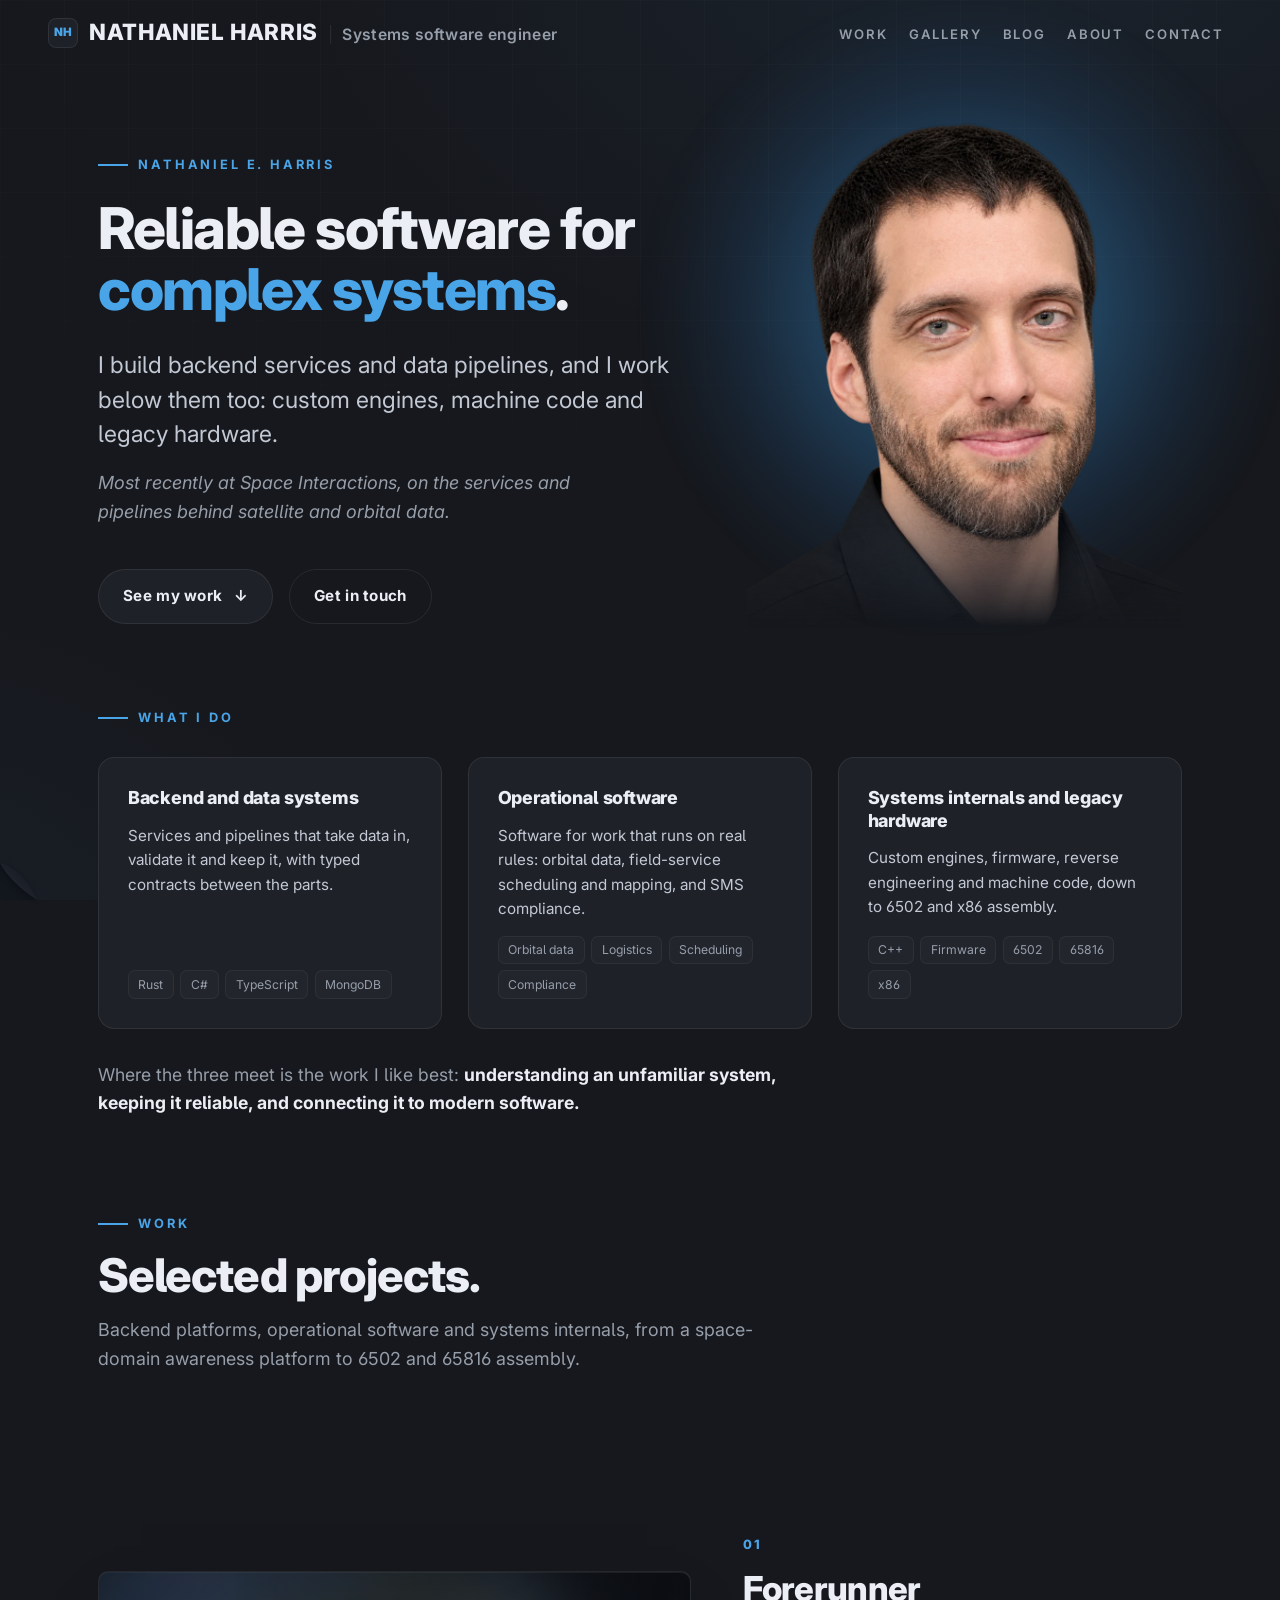
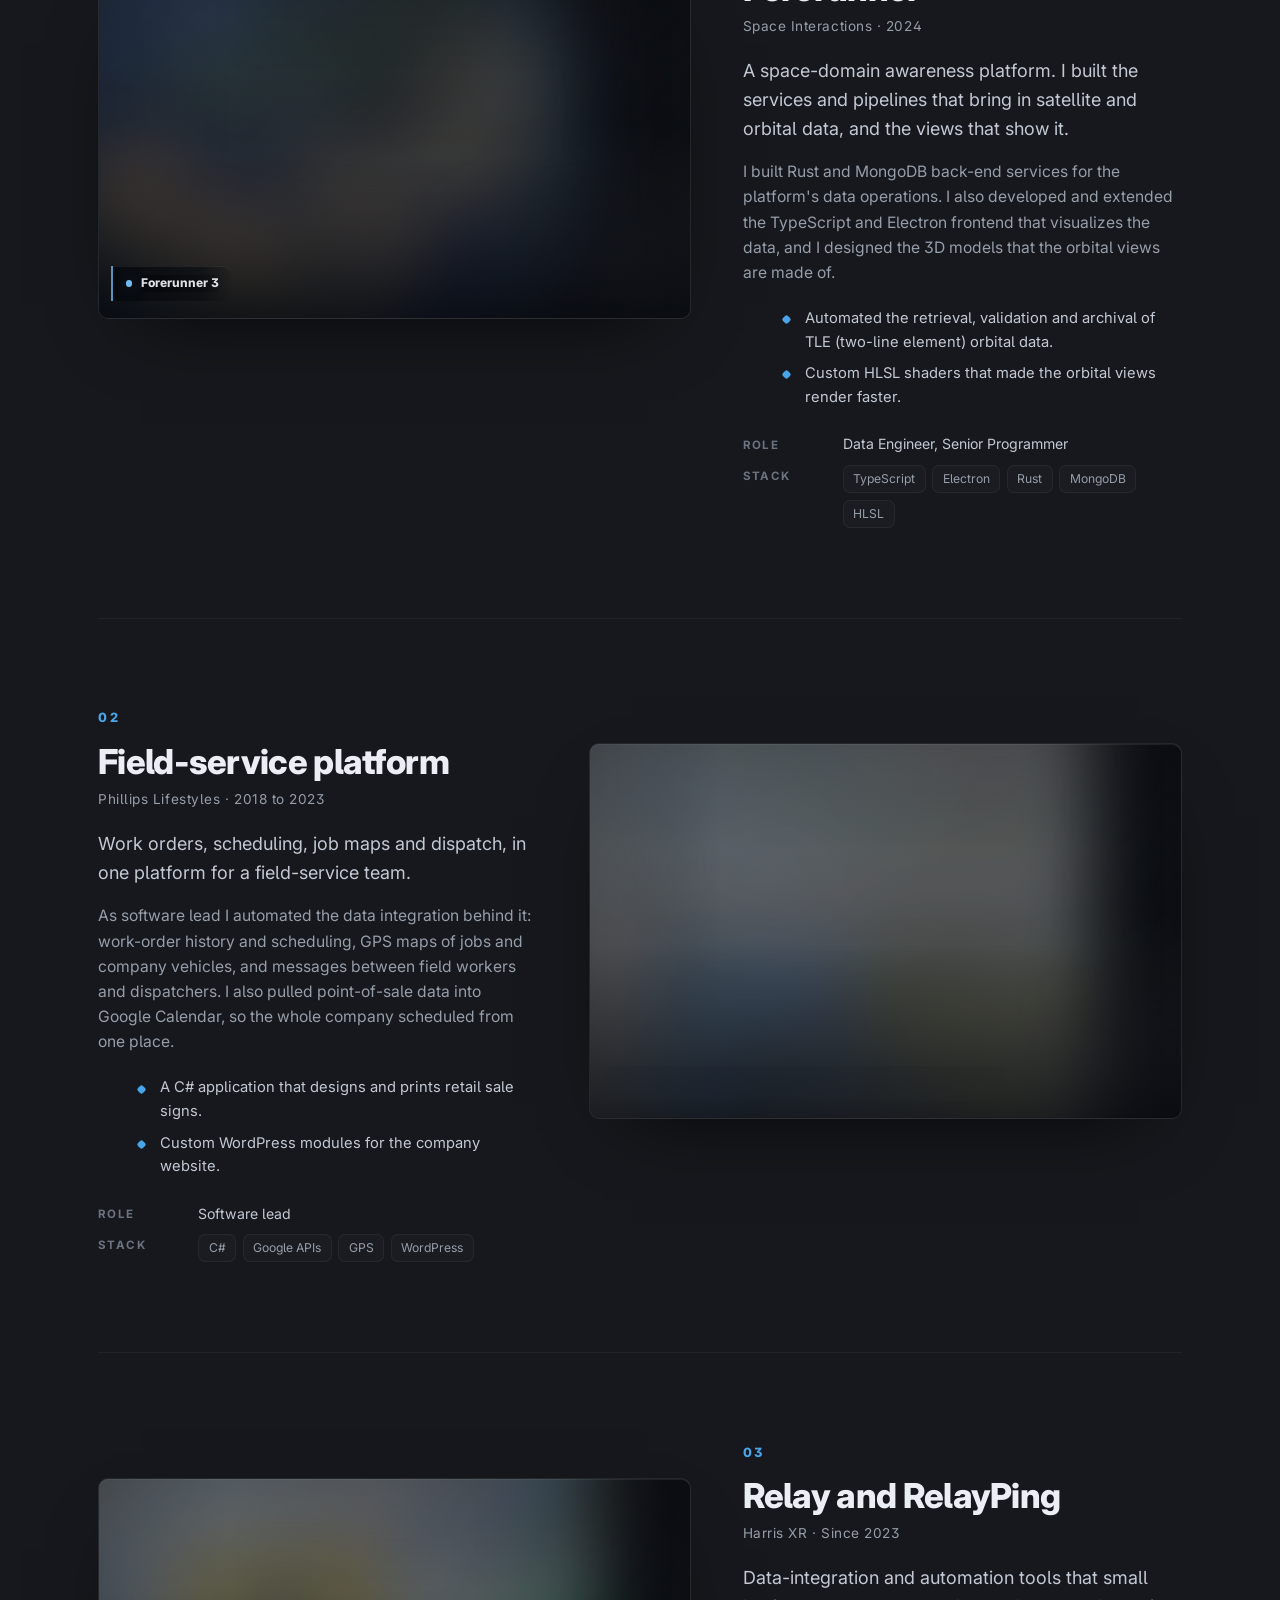
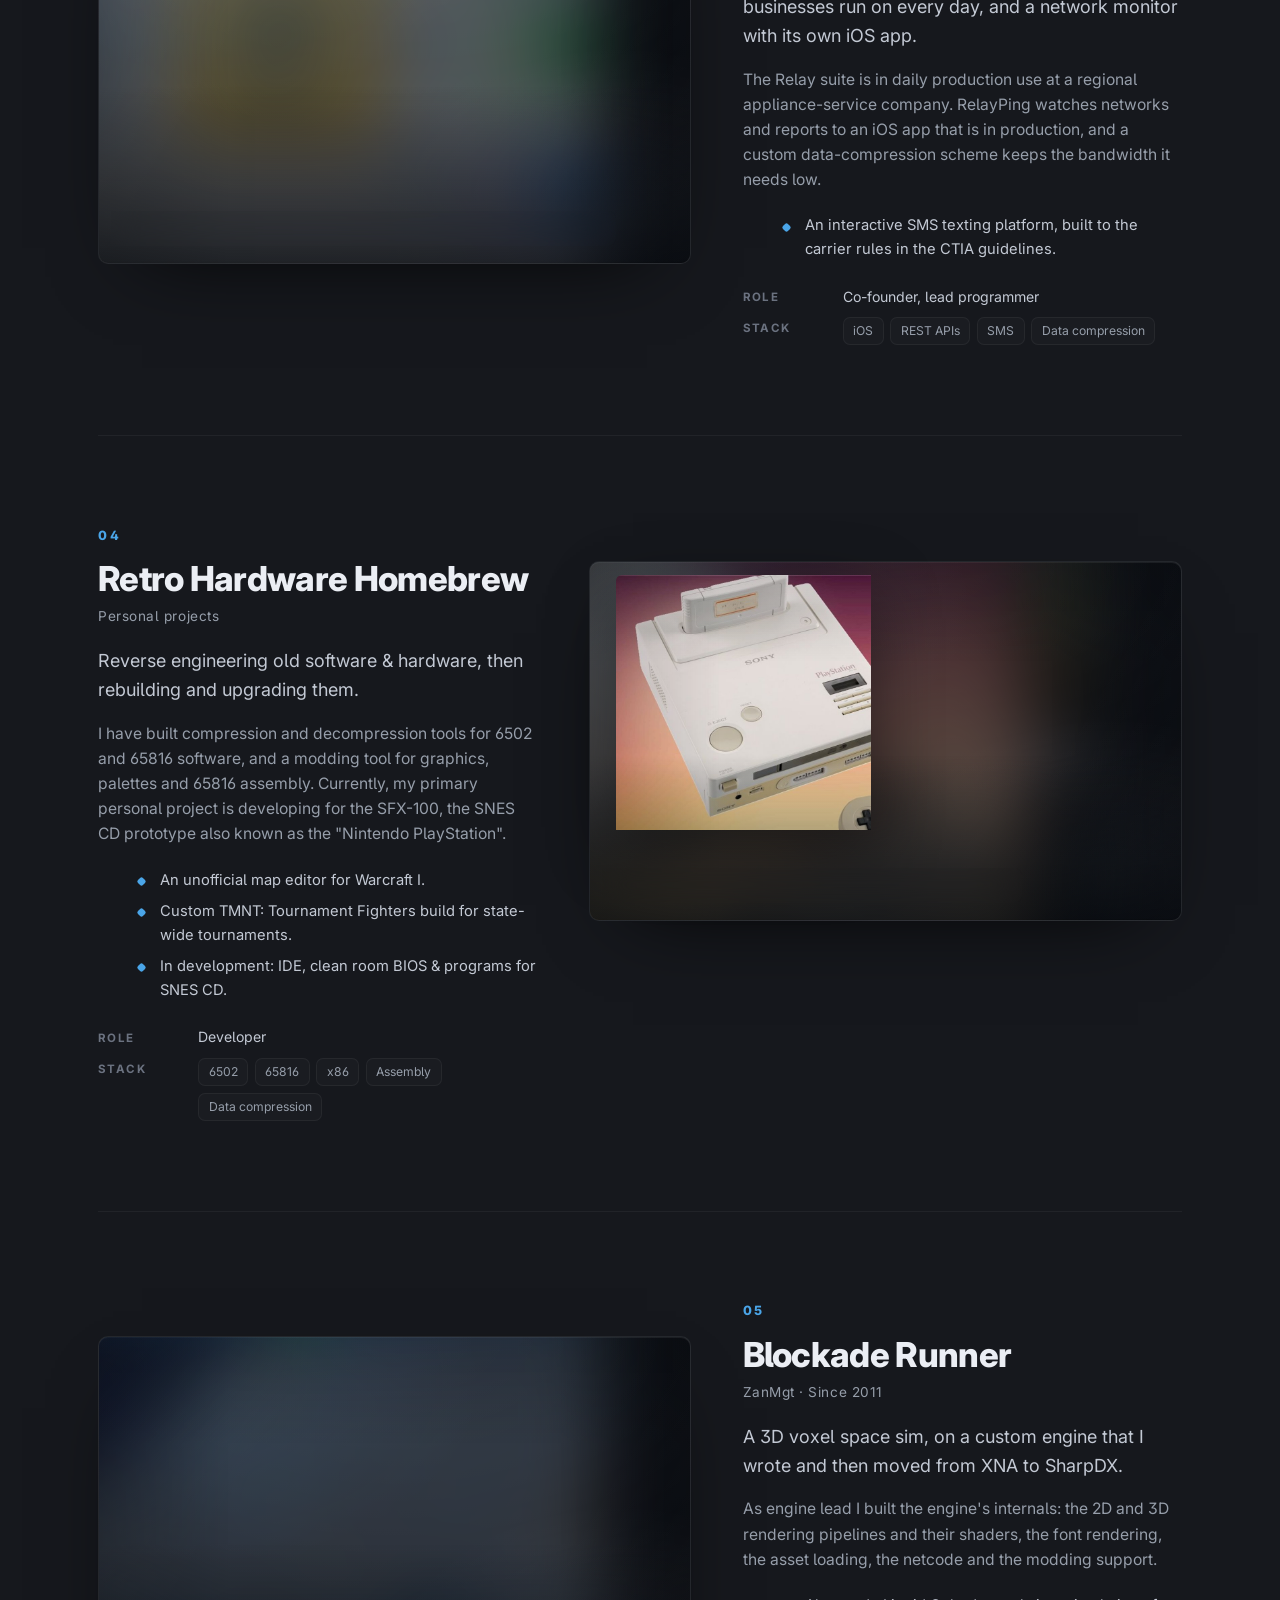
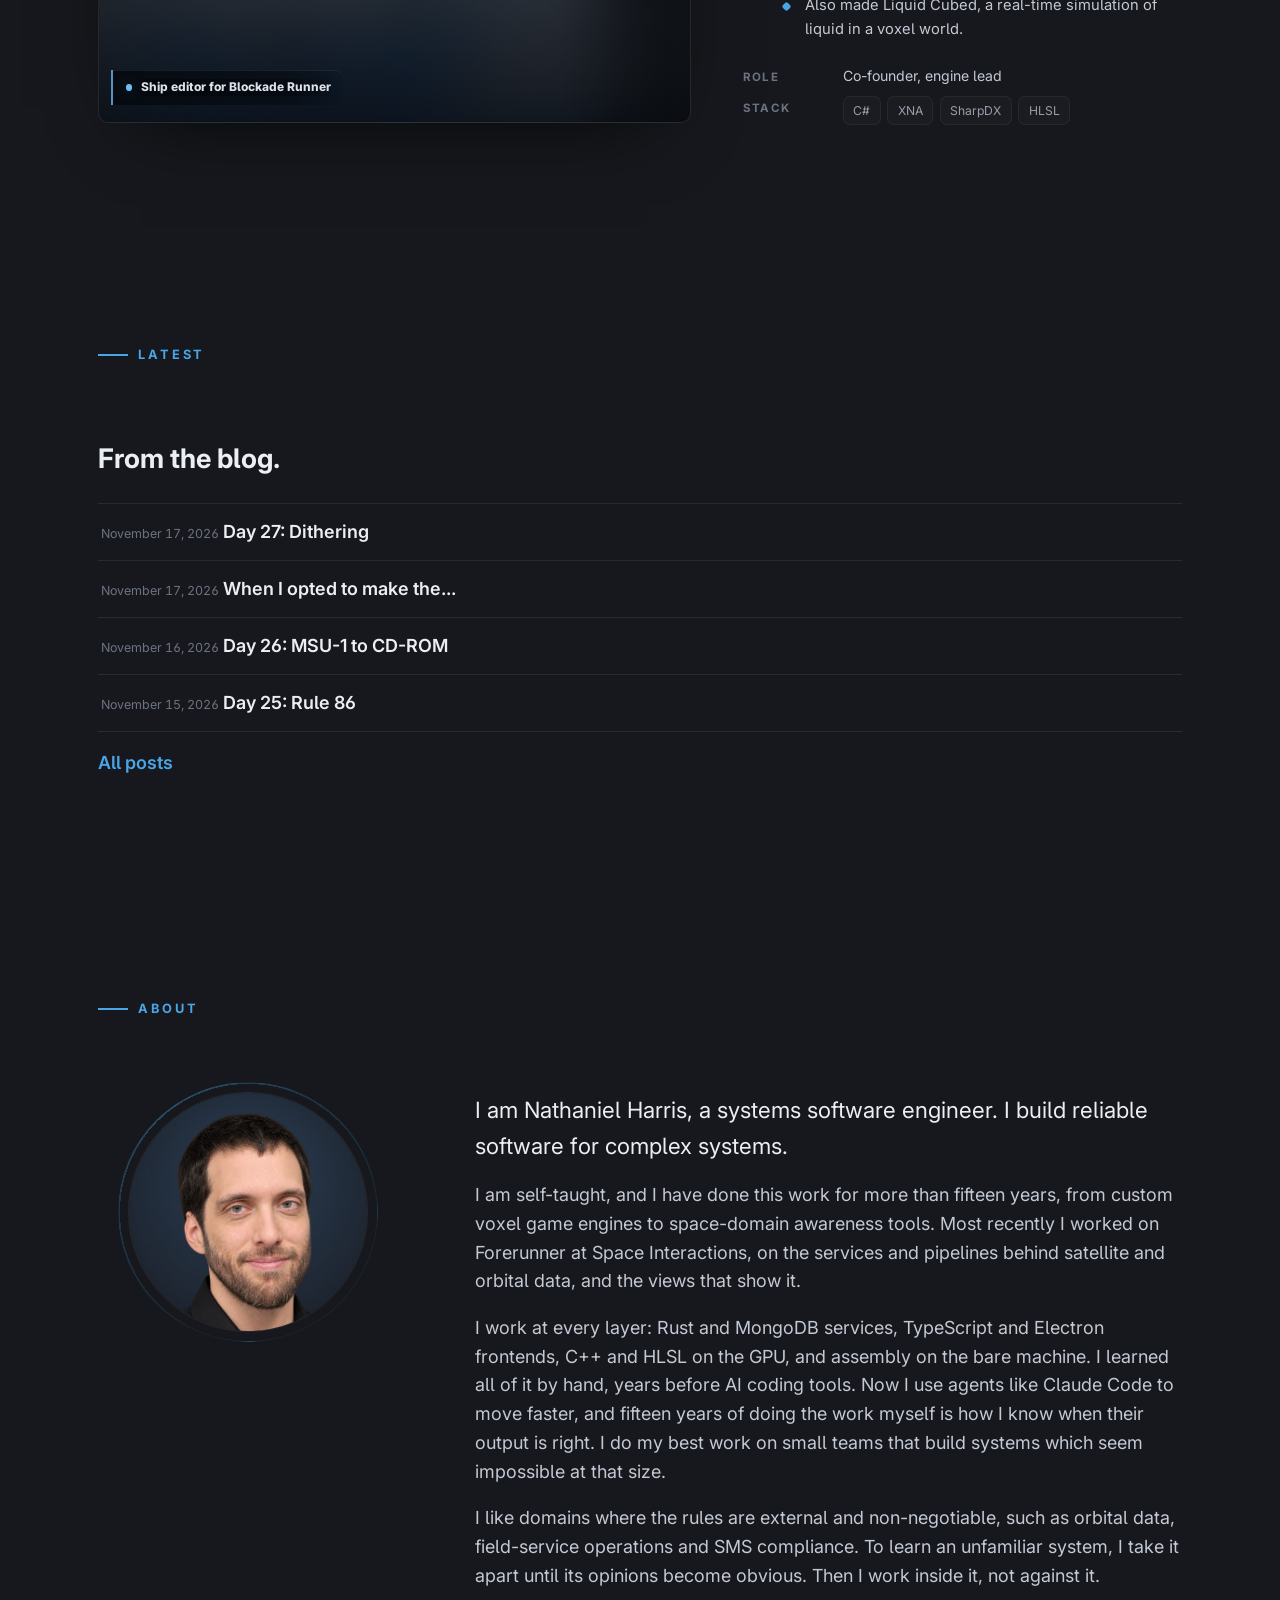
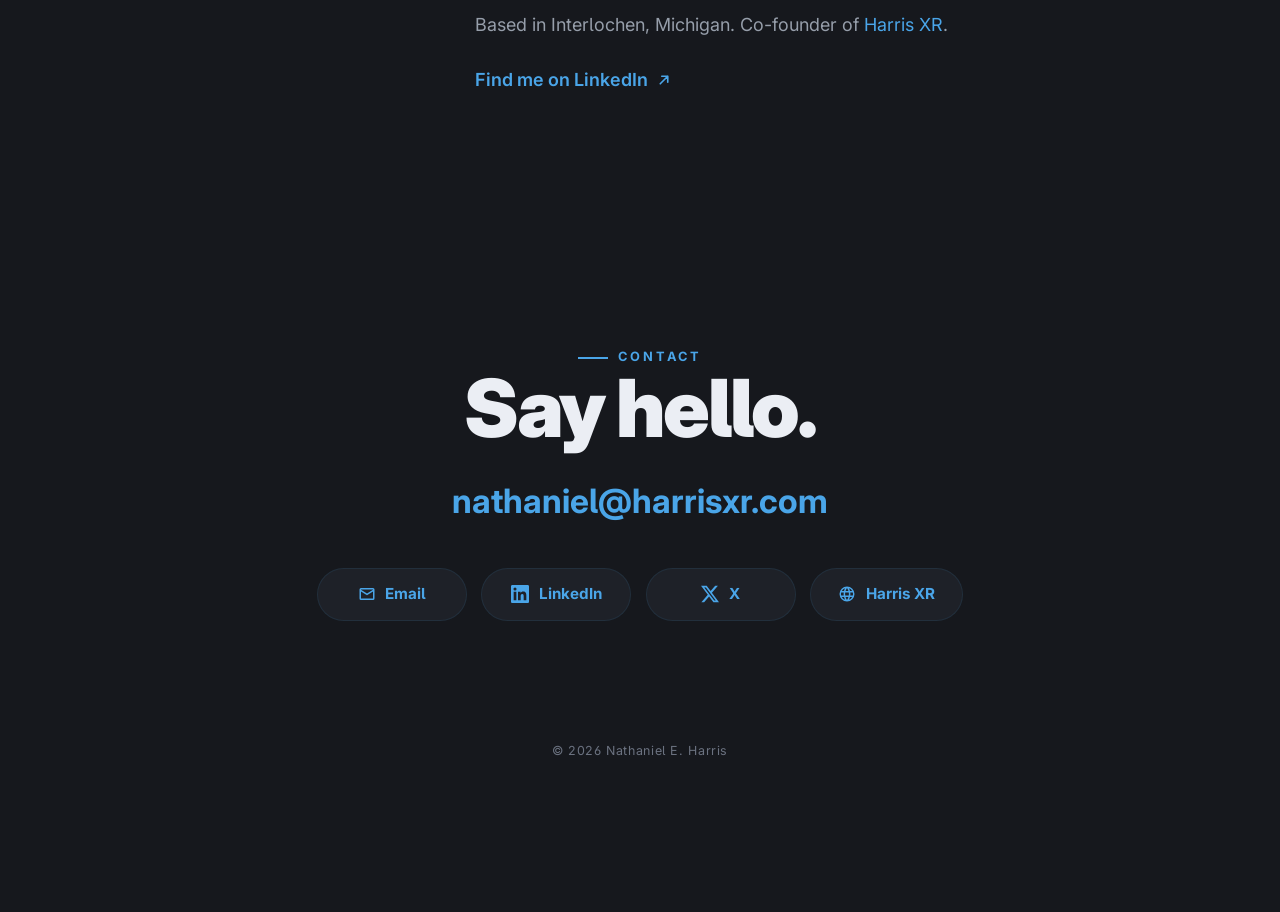
==== commit 01961af1: "Add blog post day #27" ====
--- a/index.html
+++ b/index.html
@@ -694,6 +694,14 @@
         <!--[/edit:latest-h2]-->
         <!--[edit:blog-highlights]-->
         <div class="latest__list reveal d1" data-ced="generated">
+          <a class="latest__item" href="blog/2611.html?post=p0022#p0022">
+            <time datetime="2026-11-17">November 17, 2026</time>
+            <span class="latest__title">Day 27: Dithering</span>
+          </a>
+          <a class="latest__item" href="blog/2611.html?post=p0021#p0021">
+            <time datetime="2026-11-17">November 17, 2026</time>
+            <span class="latest__title">When I opted to make the...</span>
+          </a>
           <a class="latest__item" href="blog/2611.html?post=p0020#p0020">
             <time datetime="2026-11-16">November 16, 2026</time>
             <span class="latest__title">Day 26: MSU-1 to CD-ROM</span>
@@ -701,14 +709,6 @@
           <a class="latest__item" href="blog/2611.html?post=p0019#p0019">
             <time datetime="2026-11-15">November 15, 2026</time>
             <span class="latest__title">Day 25: Rule 86</span>
-          </a>
-          <a class="latest__item" href="blog/2611.html?post=p0018#p0018">
-            <time datetime="2026-11-14">November 14, 2026</time>
-            <span class="latest__title">Day 24: Populating the world</span>
-          </a>
-          <a class="latest__item" href="blog/2611.html?post=p0017#p0017">
-            <time datetime="2026-11-13">November 13, 2026</time>
-            <span class="latest__title">Day 23: My raycast engine on SNES!</span>
           </a>
           <a class="textlink latest__all" href="blog.html">All posts</a>
         </div>
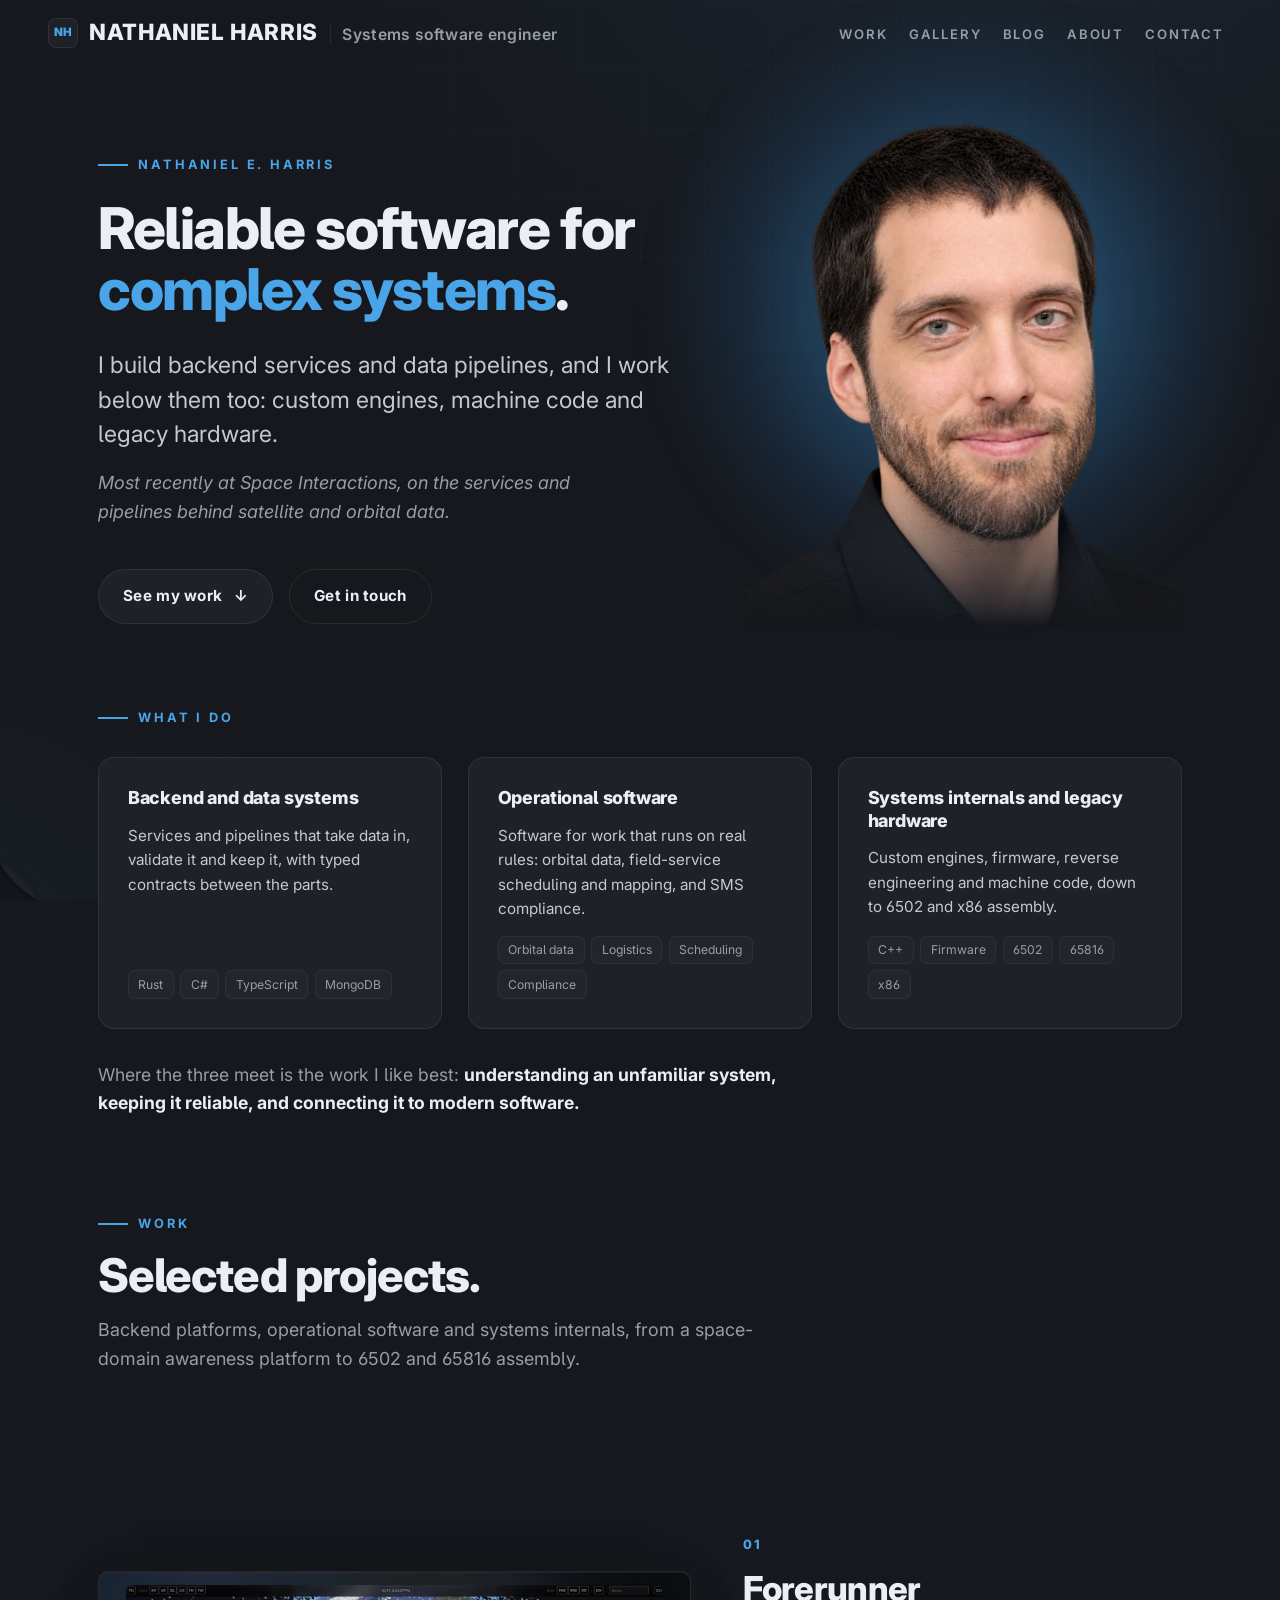
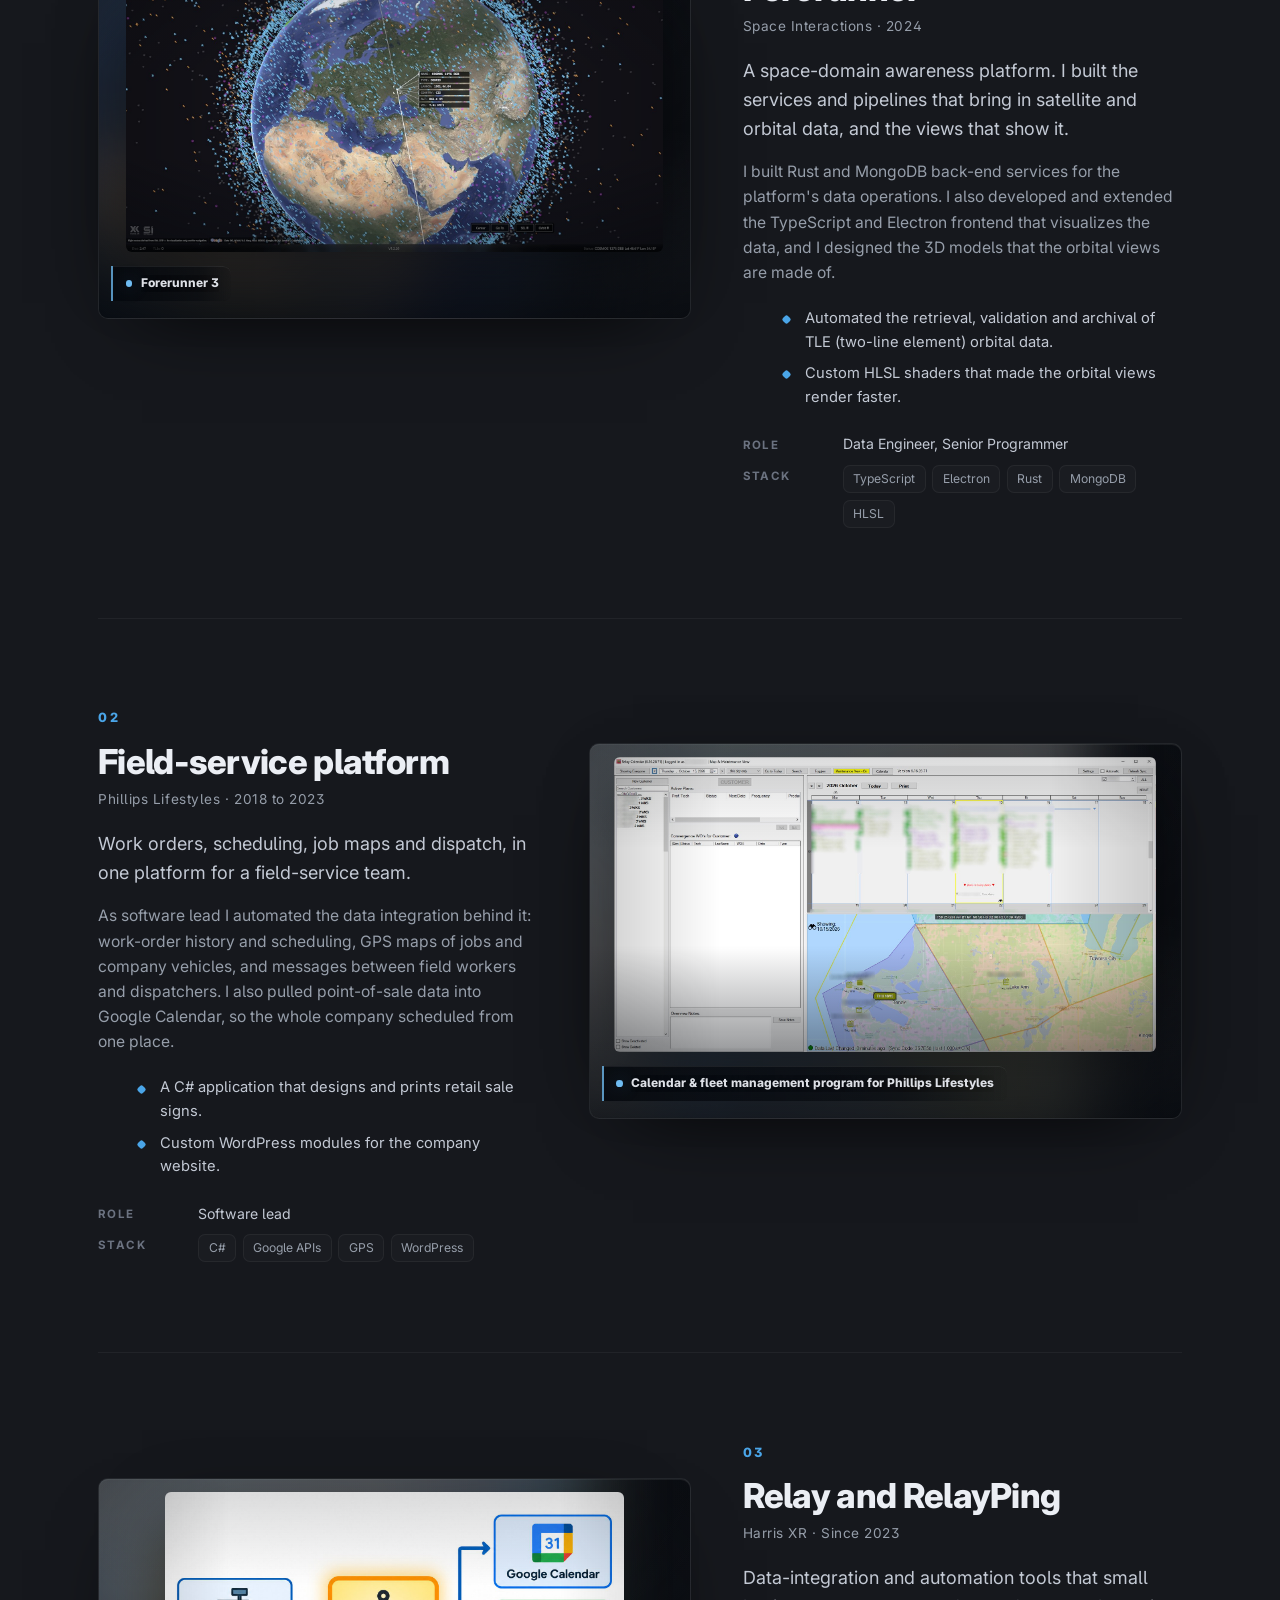
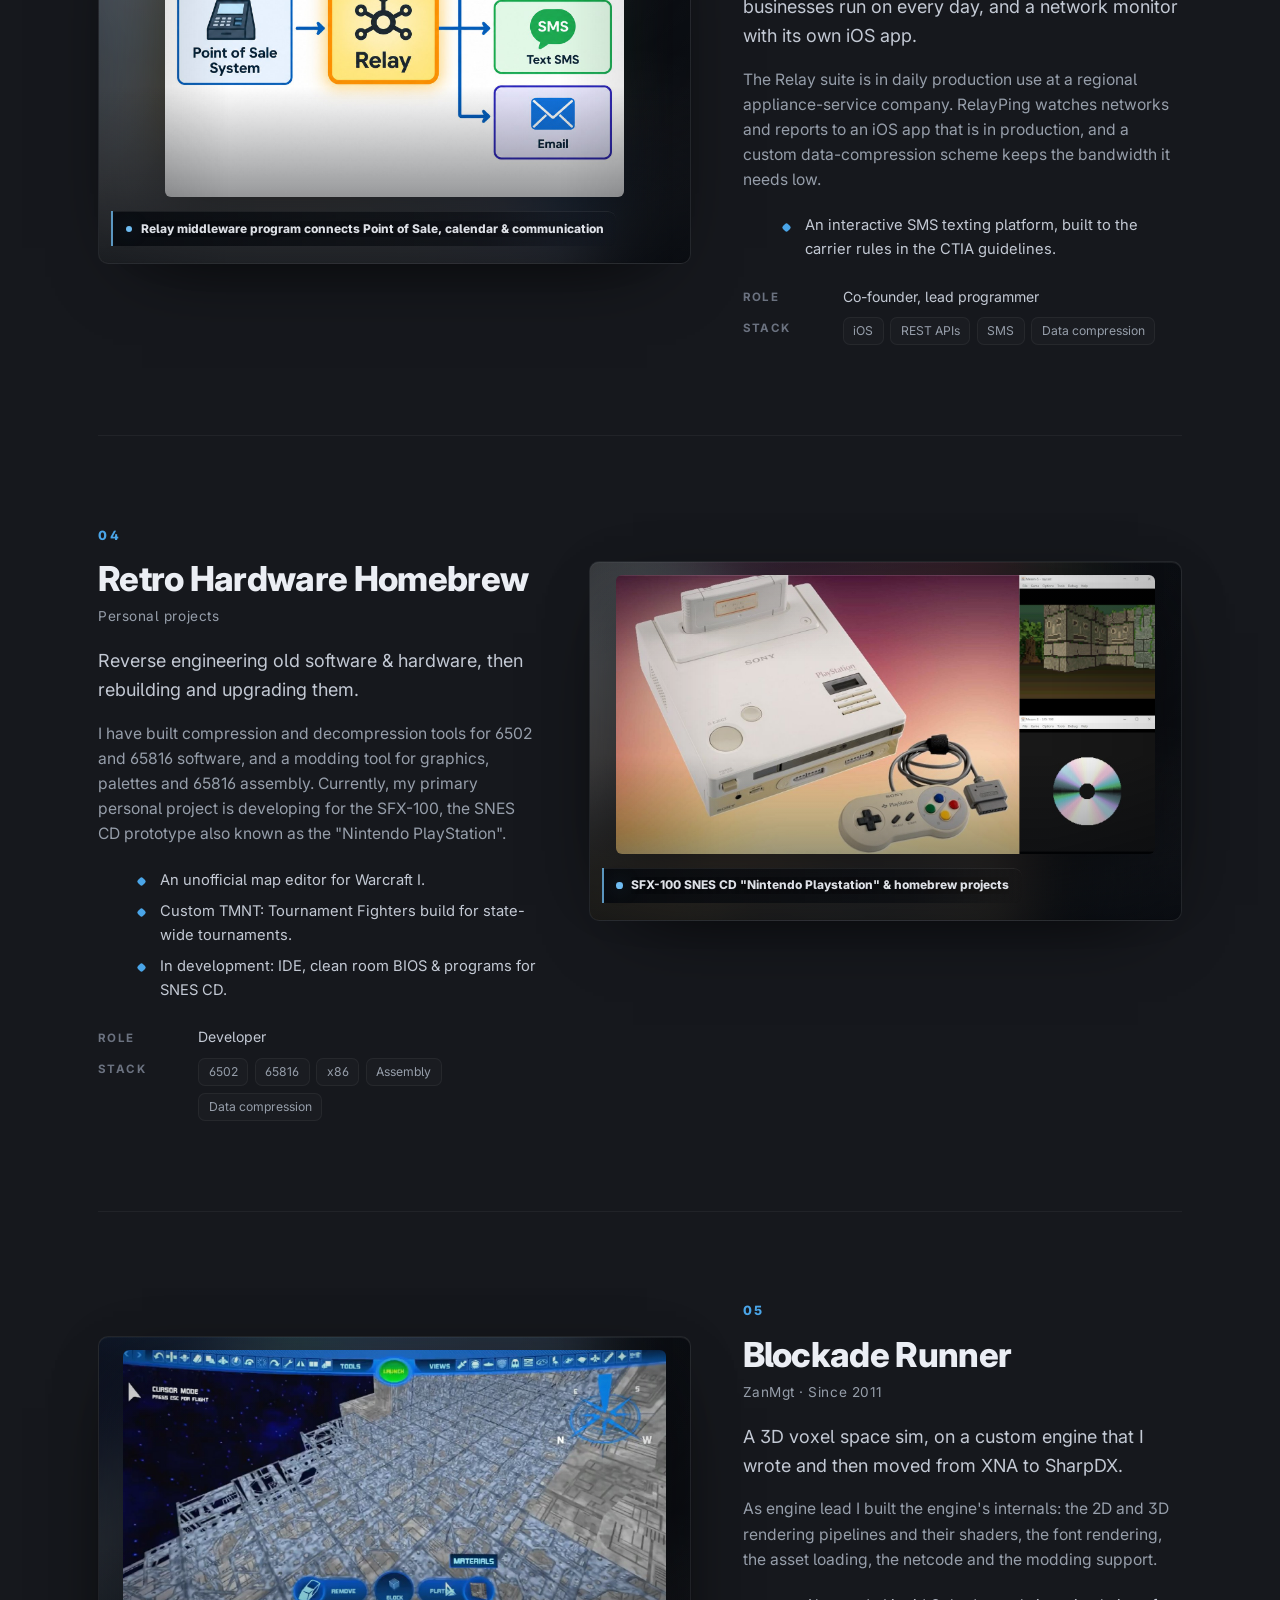
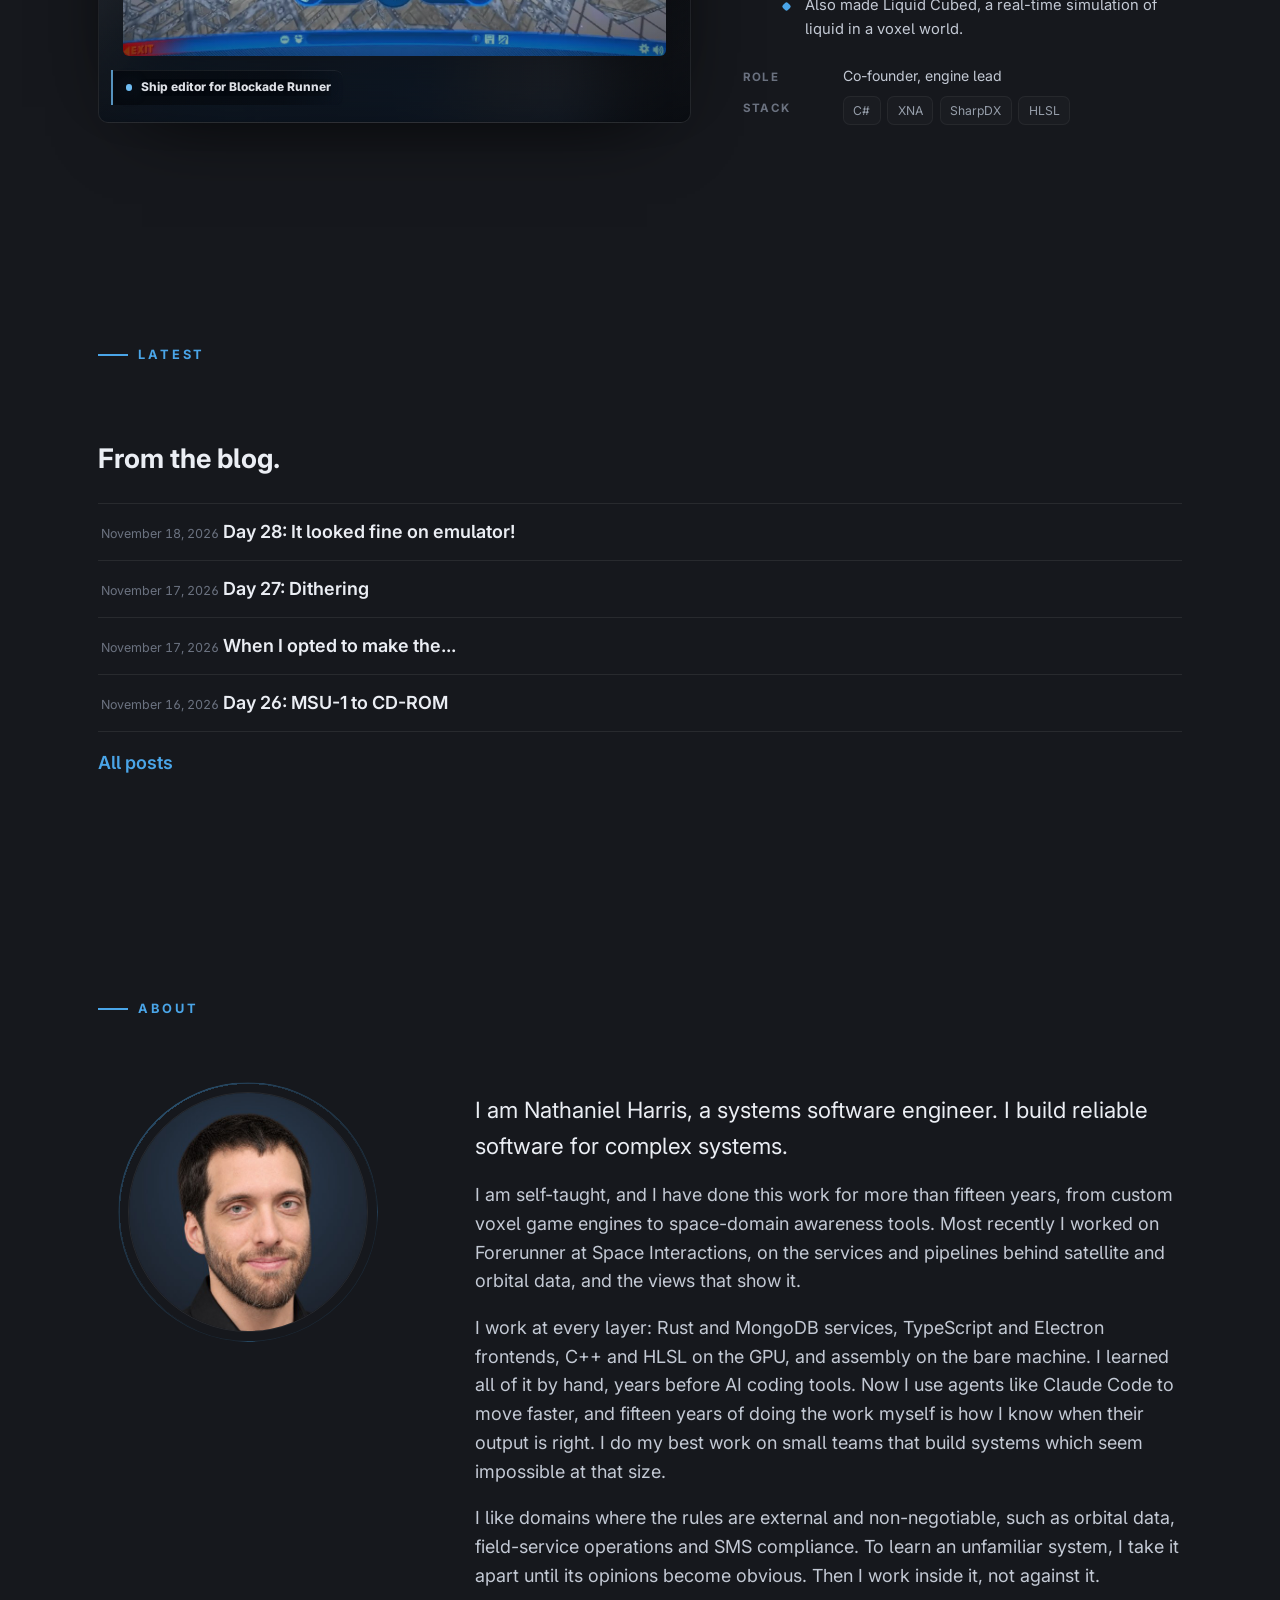
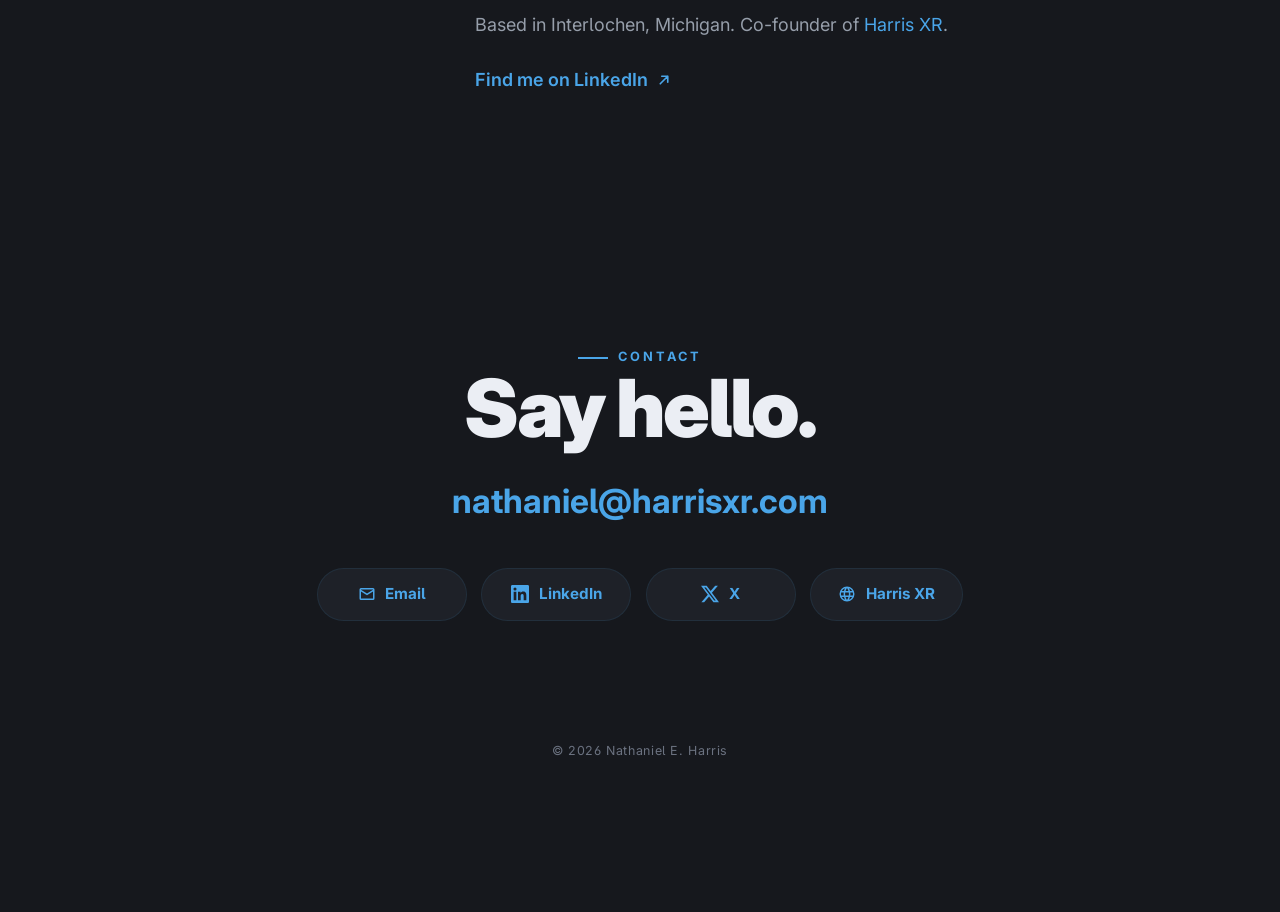
==== commit c985d0bf: "Add blog post day #28" ====
--- a/index.html
+++ b/index.html
@@ -694,6 +694,10 @@
         <!--[/edit:latest-h2]-->
         <!--[edit:blog-highlights]-->
         <div class="latest__list reveal d1" data-ced="generated">
+          <a class="latest__item" href="blog/2611.html?post=p0023#p0023">
+            <time datetime="2026-11-18">November 18, 2026</time>
+            <span class="latest__title">Day 28: It looked fine on emulator!</span>
+          </a>
           <a class="latest__item" href="blog/2611.html?post=p0022#p0022">
             <time datetime="2026-11-17">November 17, 2026</time>
             <span class="latest__title">Day 27: Dithering</span>
@@ -705,10 +709,6 @@
           <a class="latest__item" href="blog/2611.html?post=p0020#p0020">
             <time datetime="2026-11-16">November 16, 2026</time>
             <span class="latest__title">Day 26: MSU-1 to CD-ROM</span>
-          </a>
-          <a class="latest__item" href="blog/2611.html?post=p0019#p0019">
-            <time datetime="2026-11-15">November 15, 2026</time>
-            <span class="latest__title">Day 25: Rule 86</span>
           </a>
           <a class="textlink latest__all" href="blog.html">All posts</a>
         </div>
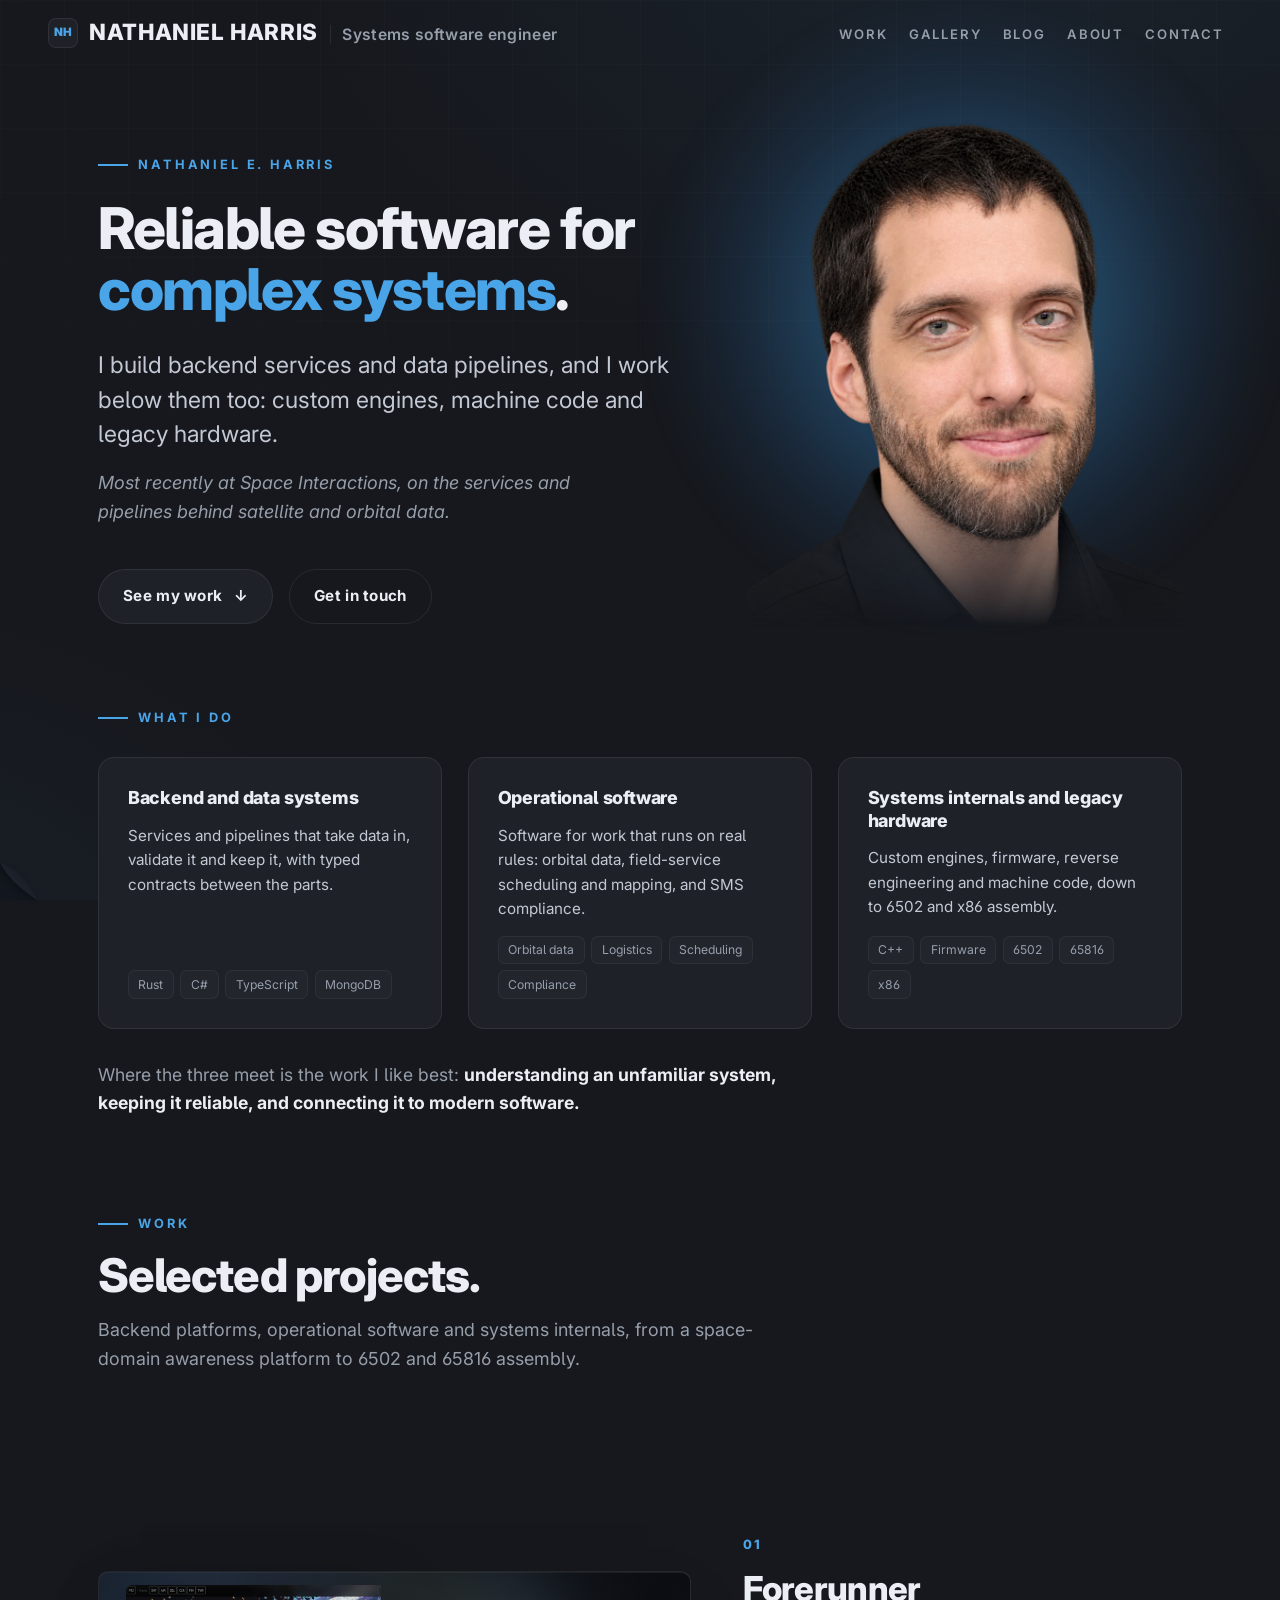
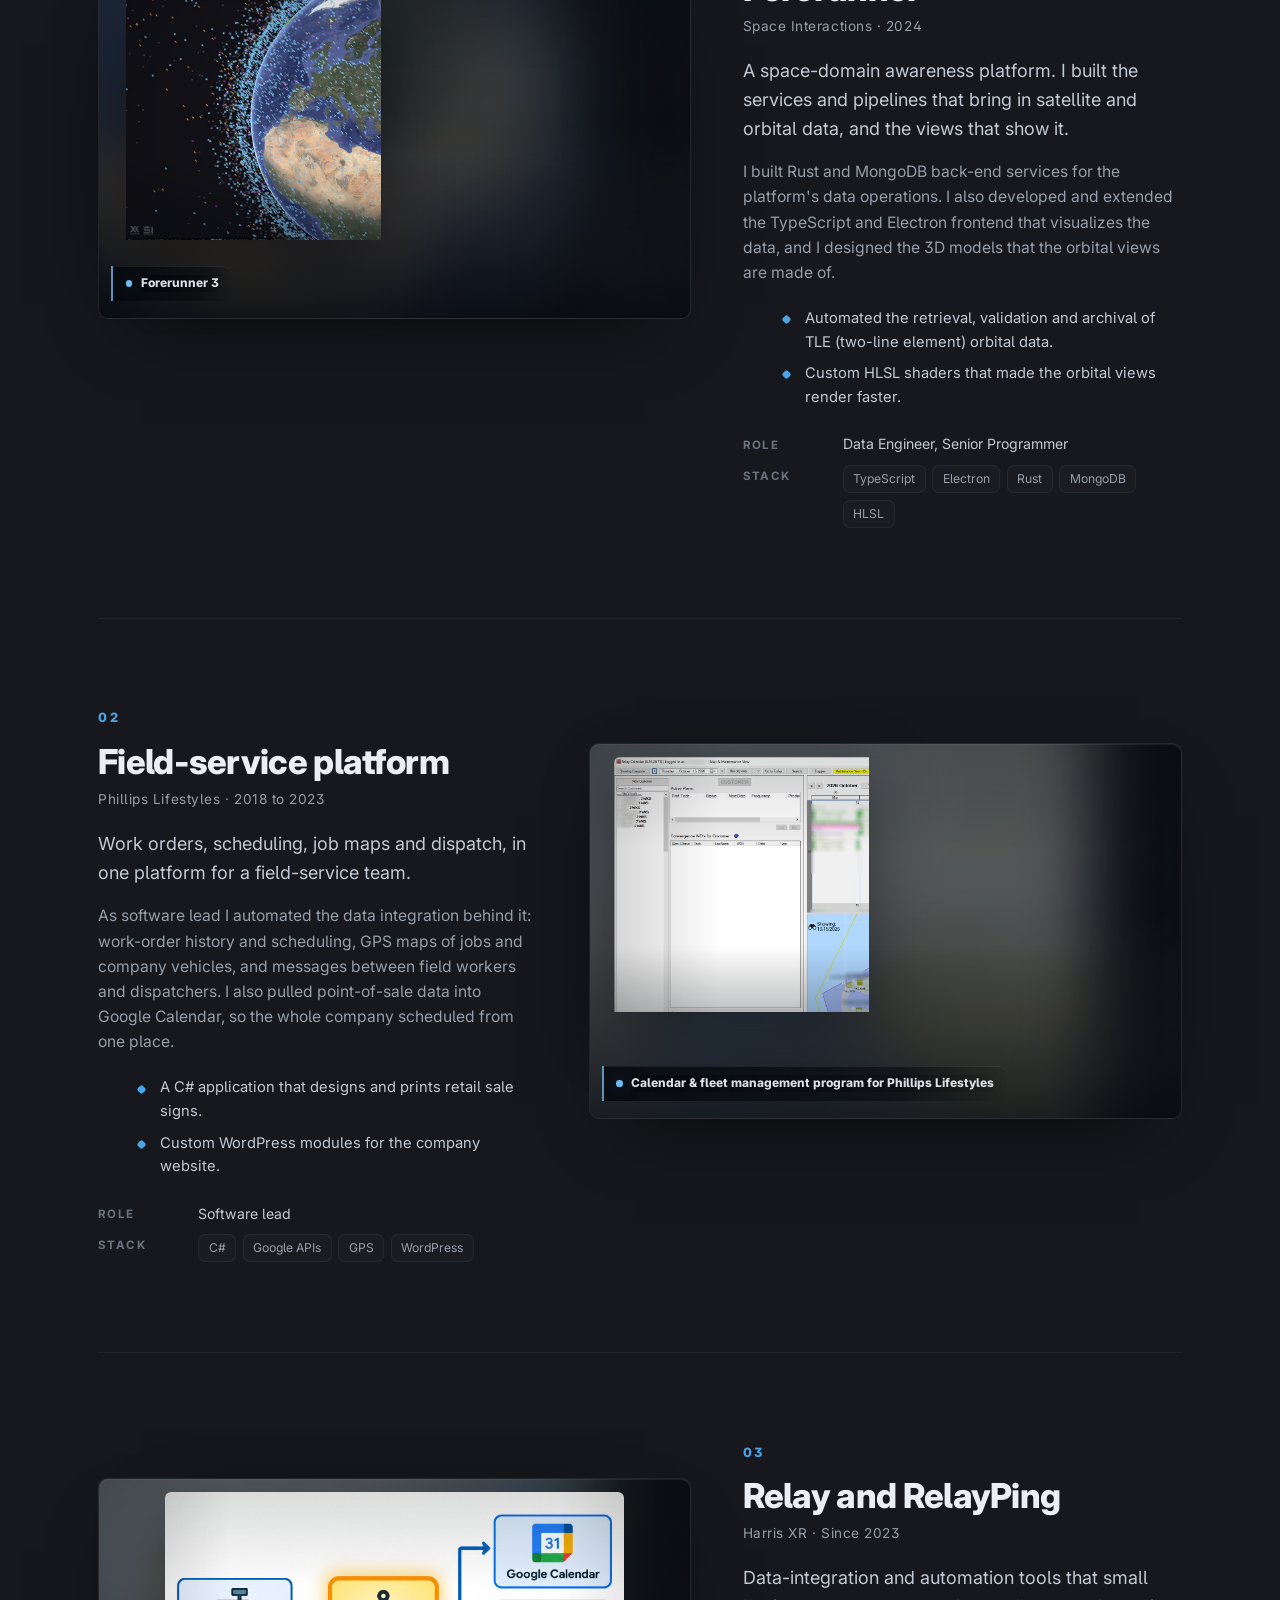
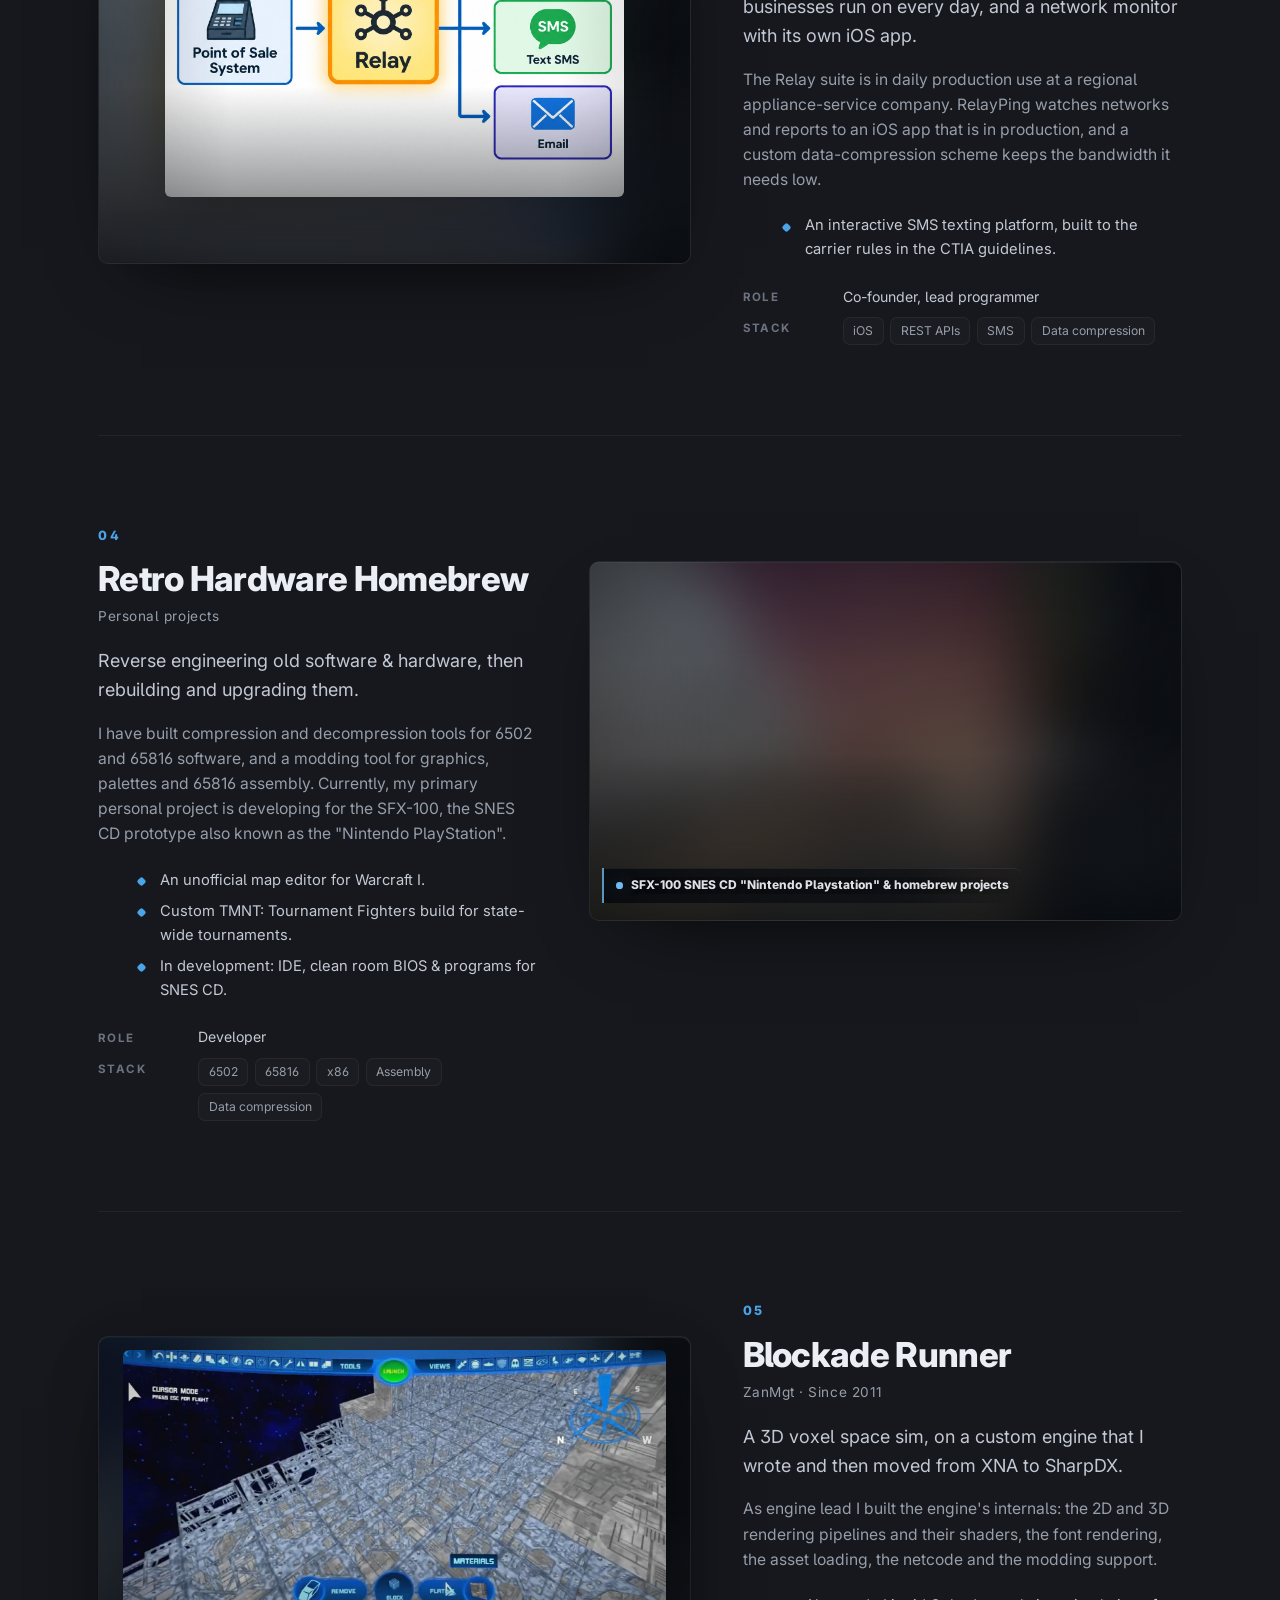
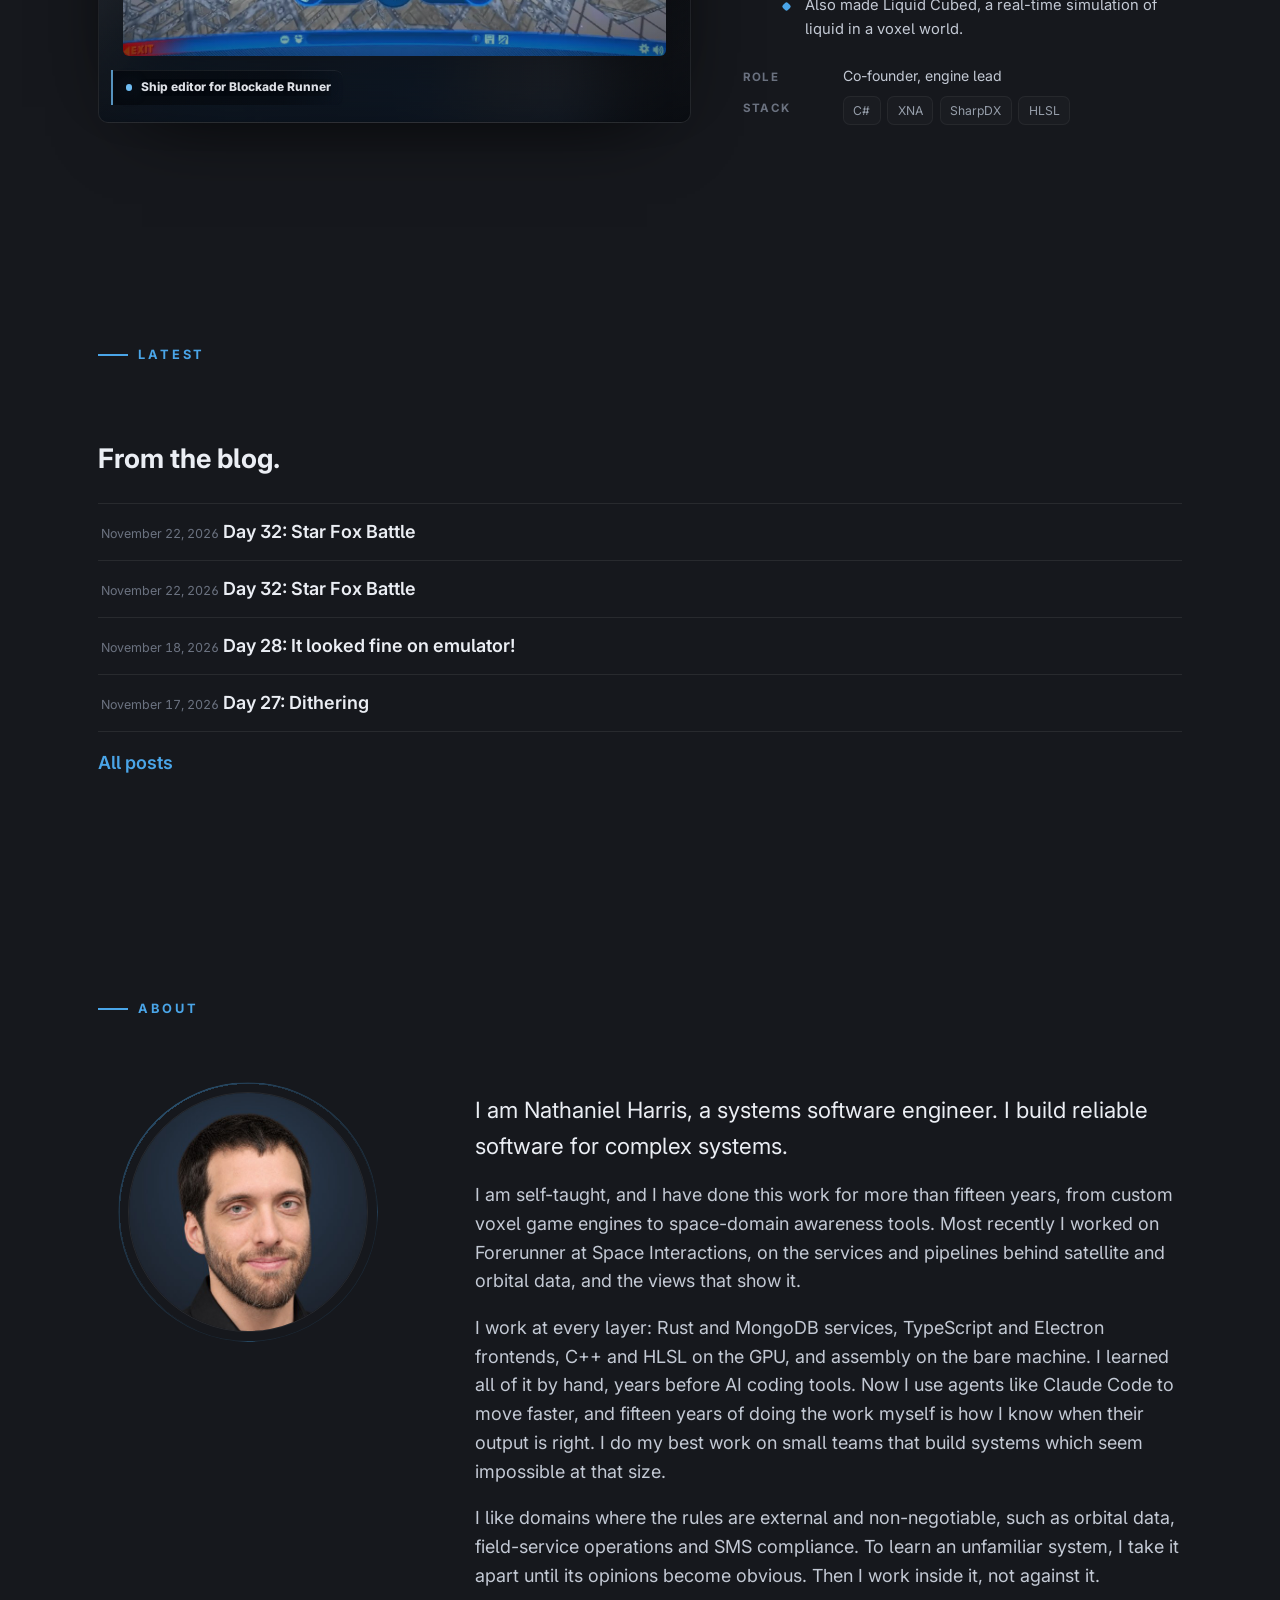
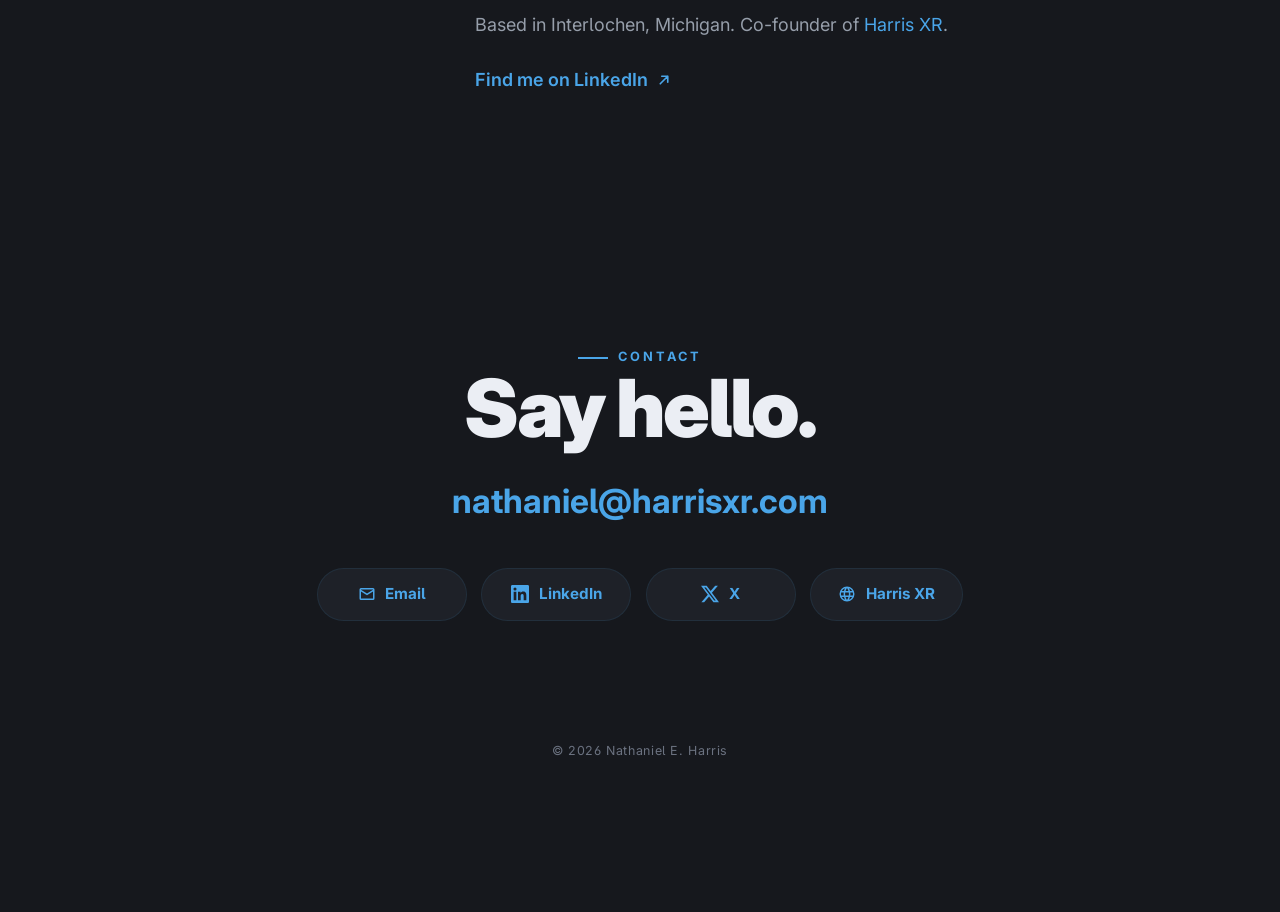
==== commit 799c0dd9: "Add blog post day #32" ====
--- a/index.html
+++ b/index.html
@@ -694,6 +694,14 @@
         <!--[/edit:latest-h2]-->
         <!--[edit:blog-highlights]-->
         <div class="latest__list reveal d1" data-ced="generated">
+          <a class="latest__item" href="blog/2611.html?post=p0025#p0025">
+            <time datetime="2026-11-22">November 22, 2026</time>
+            <span class="latest__title">Day 32: Star Fox Battle</span>
+          </a>
+          <a class="latest__item" href="blog/2611.html?post=p0024#p0024">
+            <time datetime="2026-11-22">November 22, 2026</time>
+            <span class="latest__title">Day 32: Star Fox Battle</span>
+          </a>
           <a class="latest__item" href="blog/2611.html?post=p0023#p0023">
             <time datetime="2026-11-18">November 18, 2026</time>
             <span class="latest__title">Day 28: It looked fine on emulator!</span>
@@ -701,14 +709,6 @@
           <a class="latest__item" href="blog/2611.html?post=p0022#p0022">
             <time datetime="2026-11-17">November 17, 2026</time>
             <span class="latest__title">Day 27: Dithering</span>
-          </a>
-          <a class="latest__item" href="blog/2611.html?post=p0021#p0021">
-            <time datetime="2026-11-17">November 17, 2026</time>
-            <span class="latest__title">When I opted to make the...</span>
-          </a>
-          <a class="latest__item" href="blog/2611.html?post=p0020#p0020">
-            <time datetime="2026-11-16">November 16, 2026</time>
-            <span class="latest__title">Day 26: MSU-1 to CD-ROM</span>
           </a>
           <a class="textlink latest__all" href="blog.html">All posts</a>
         </div>
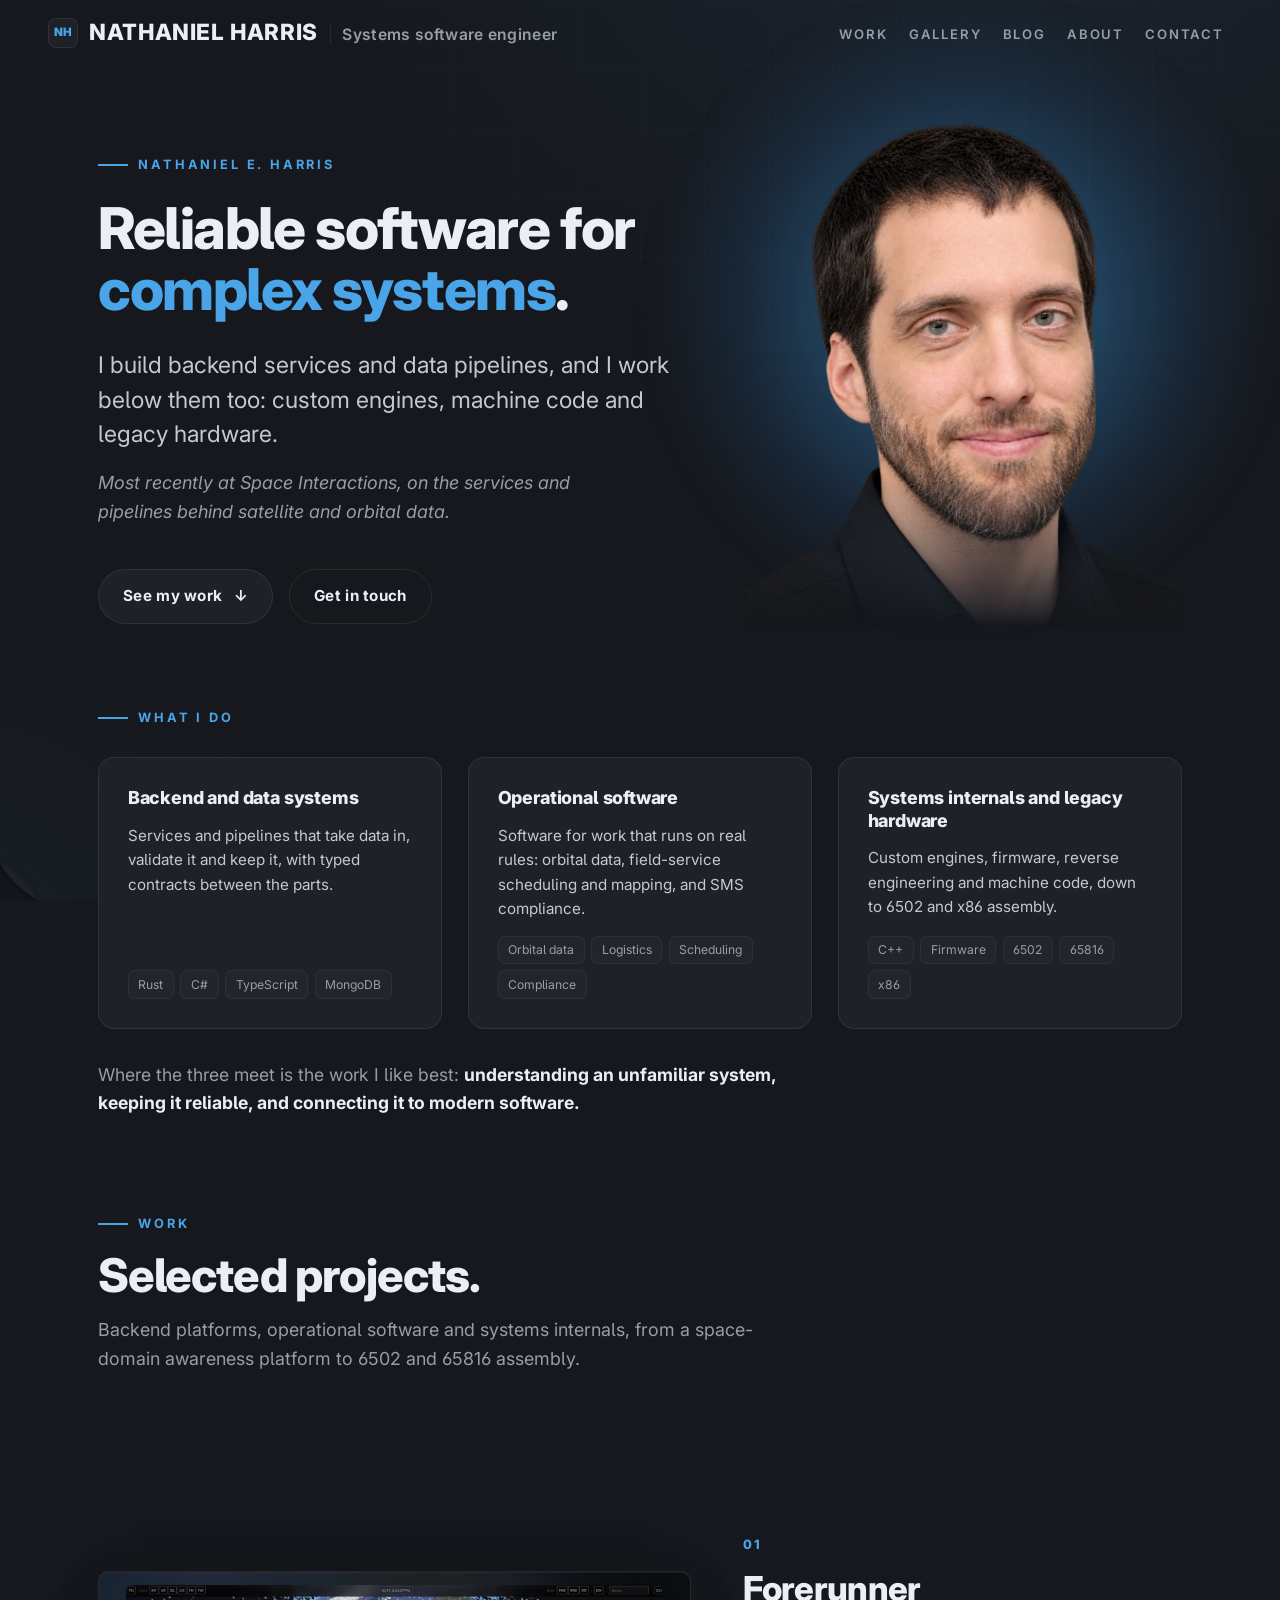
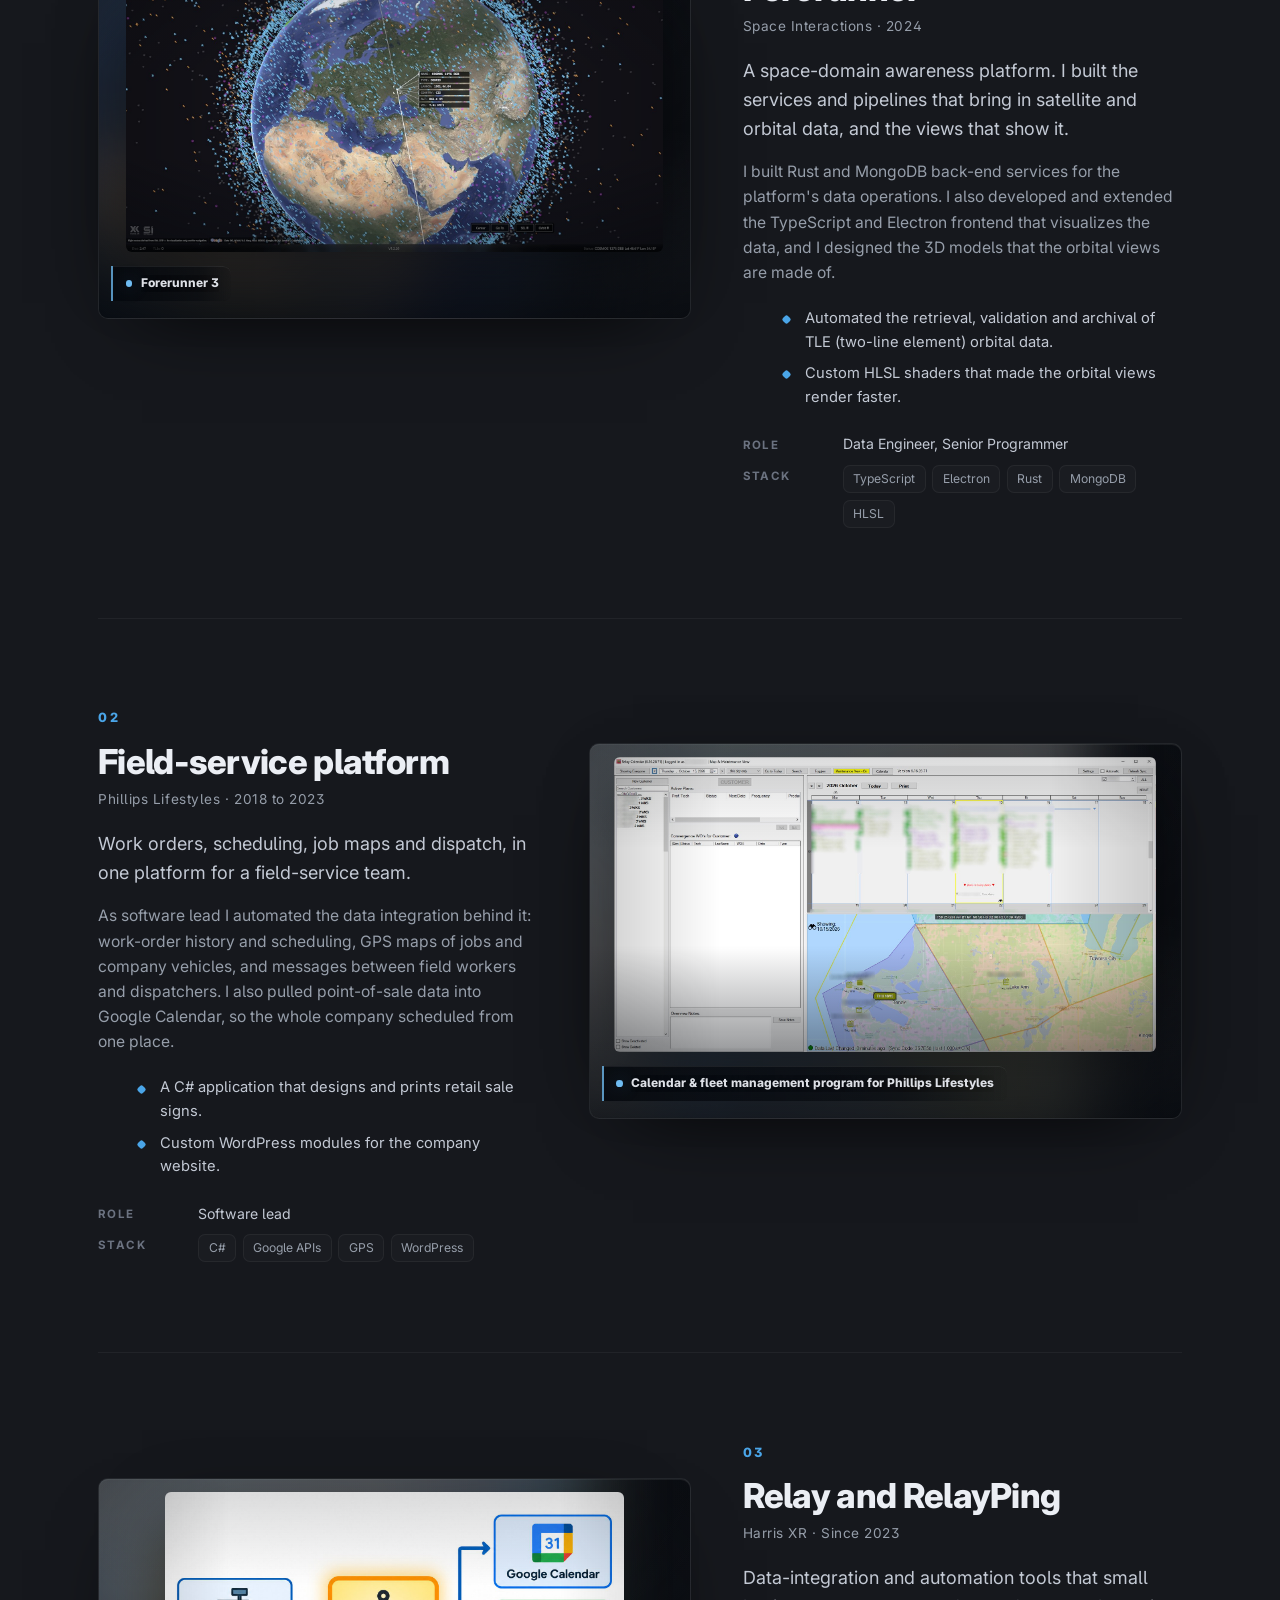
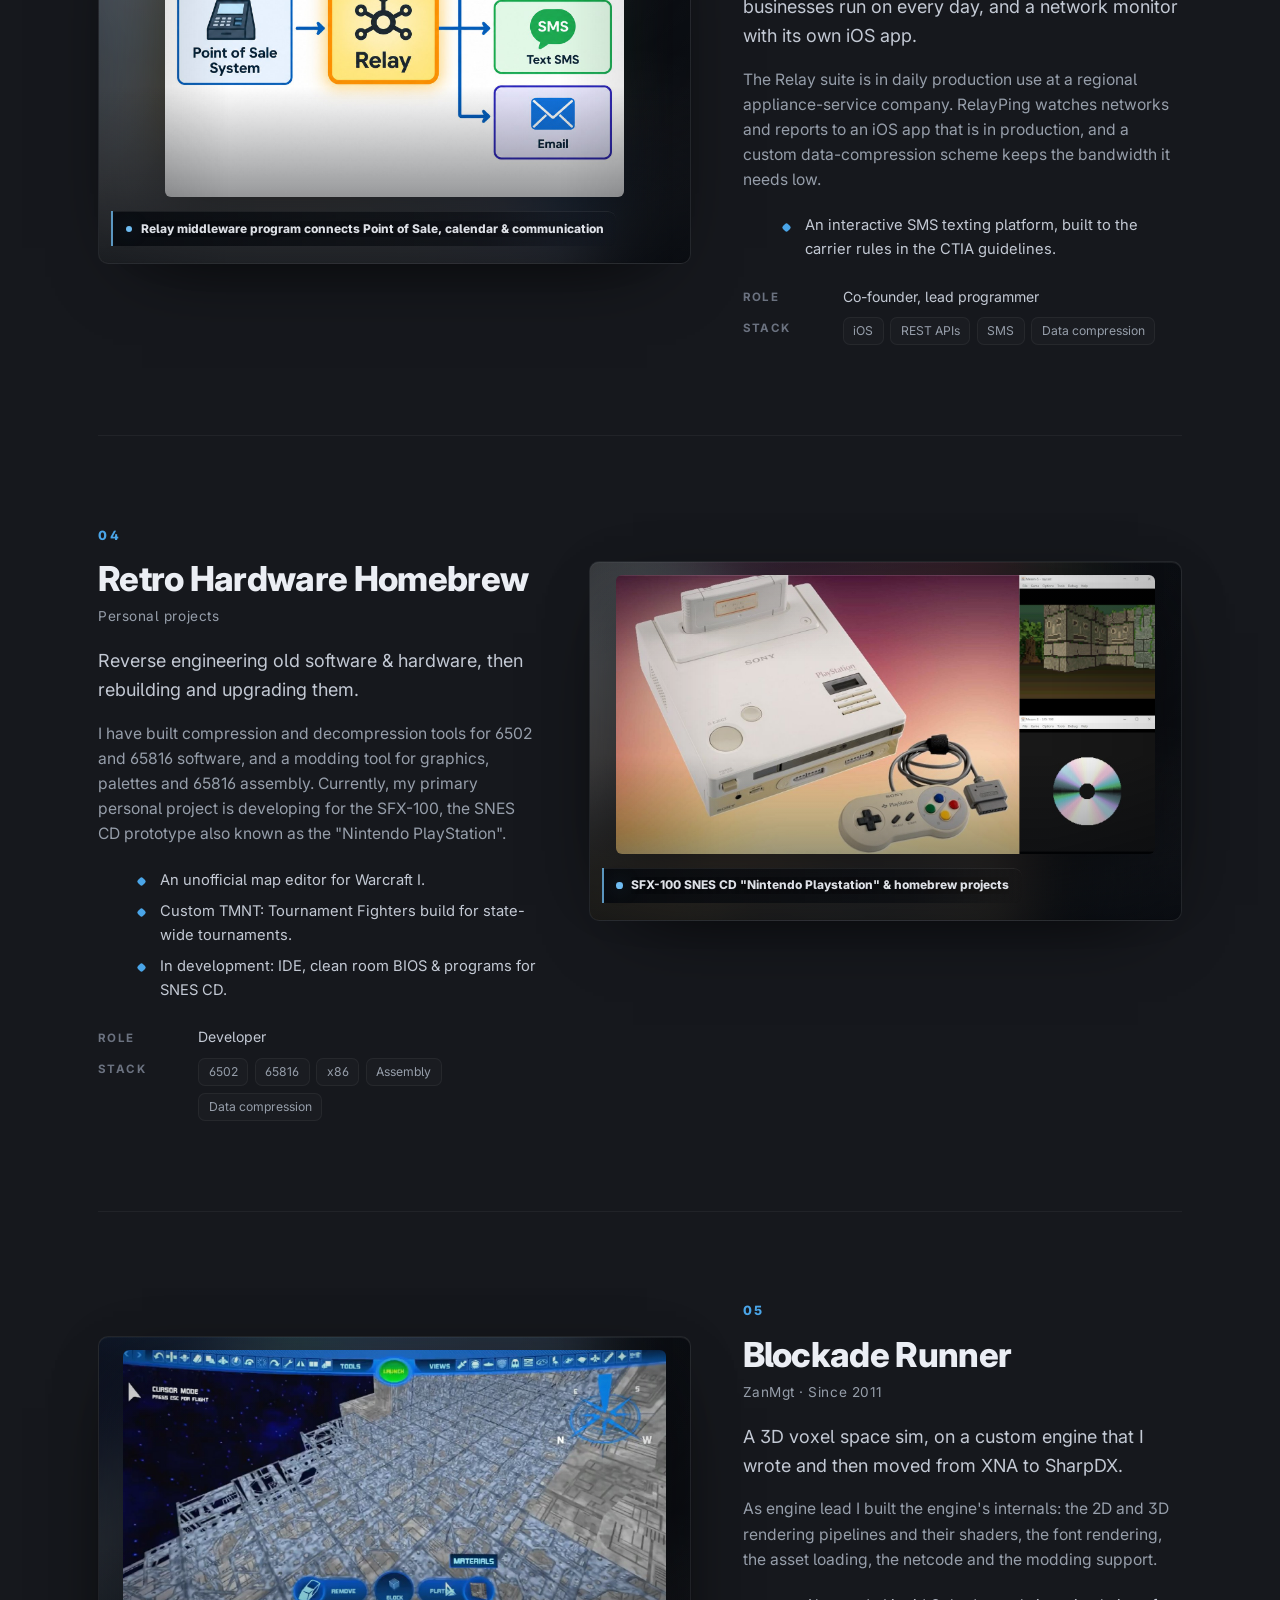
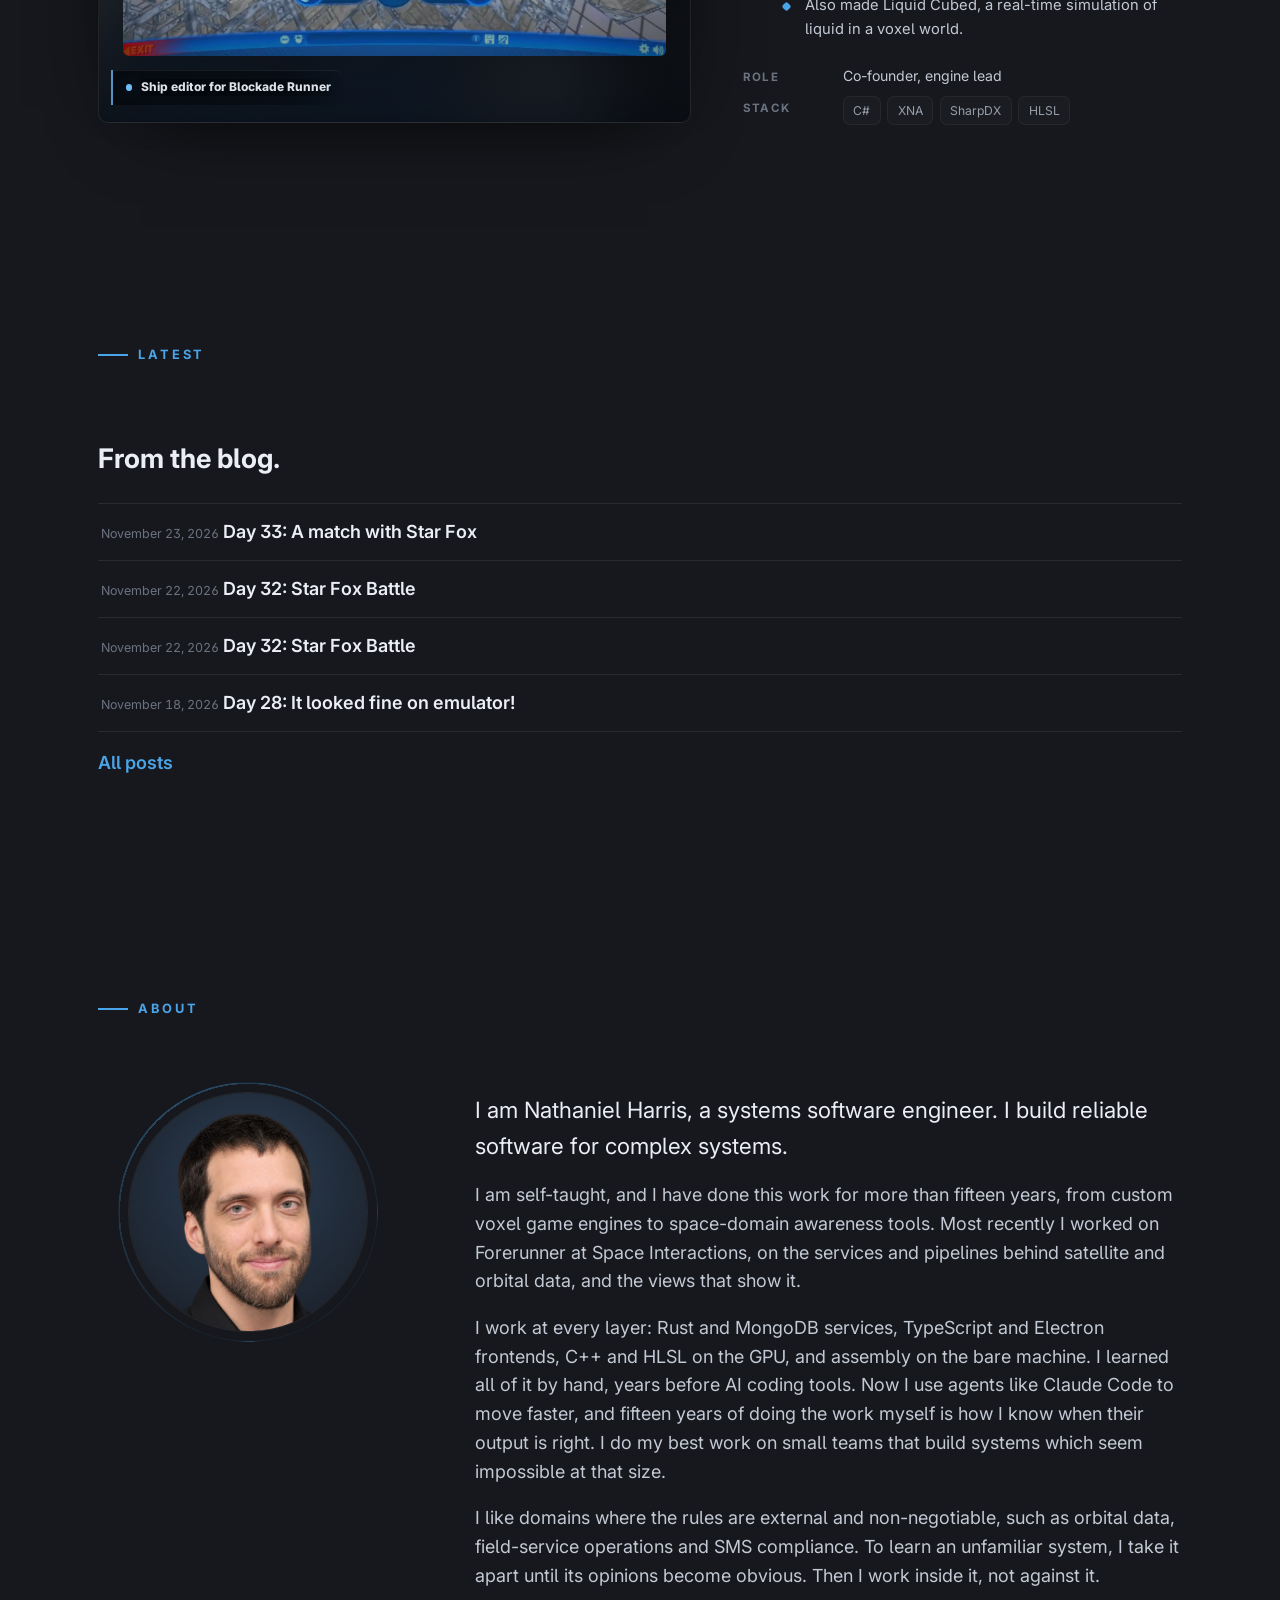
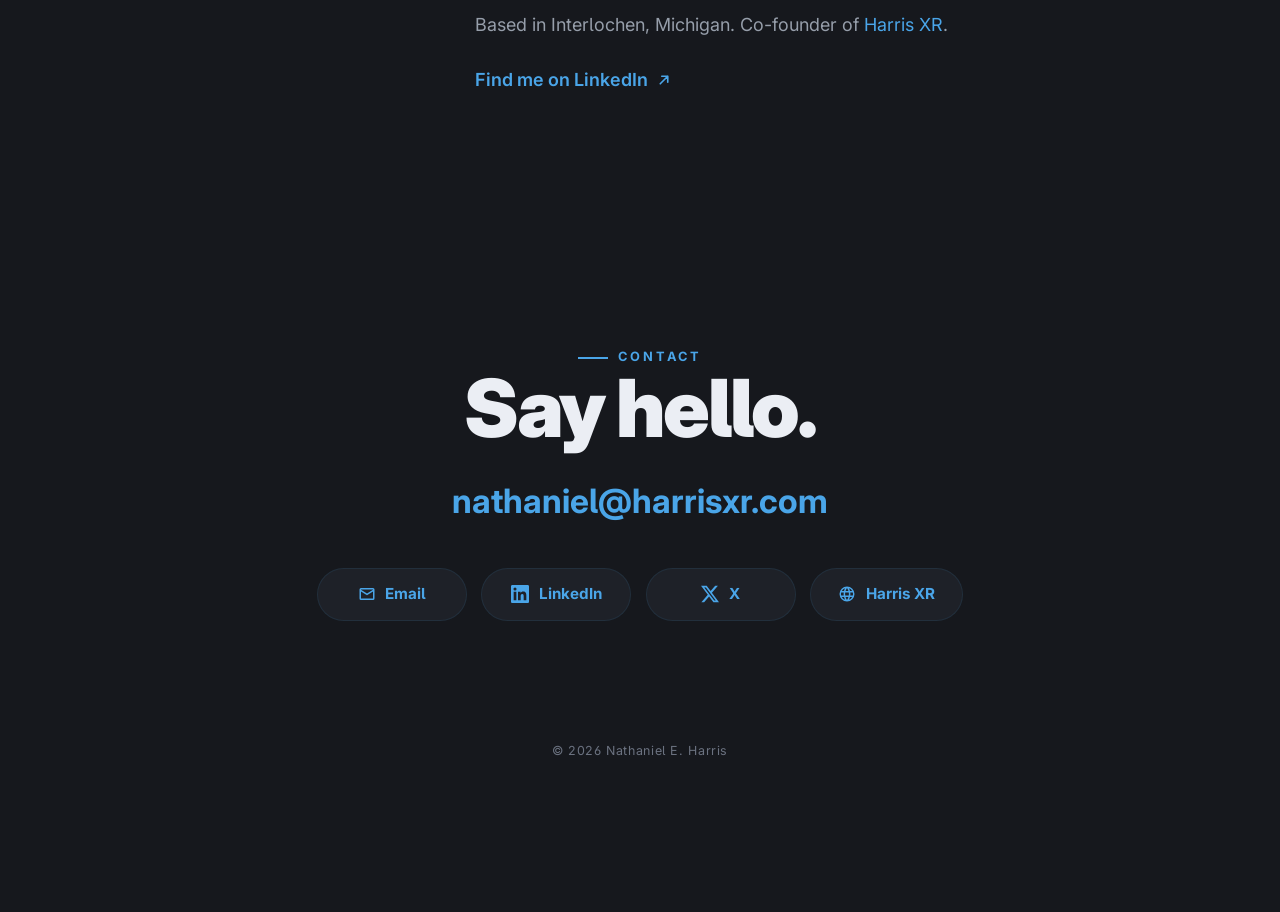
==== commit 705c98ad: "Add blog post day #33" ====
--- a/index.html
+++ b/index.html
@@ -694,6 +694,10 @@
         <!--[/edit:latest-h2]-->
         <!--[edit:blog-highlights]-->
         <div class="latest__list reveal d1" data-ced="generated">
+          <a class="latest__item" href="blog/2611.html?post=p0026#p0026">
+            <time datetime="2026-11-23">November 23, 2026</time>
+            <span class="latest__title">Day 33: A match with Star Fox</span>
+          </a>
           <a class="latest__item" href="blog/2611.html?post=p0025#p0025">
             <time datetime="2026-11-22">November 22, 2026</time>
             <span class="latest__title">Day 32: Star Fox Battle</span>
@@ -705,10 +709,6 @@
           <a class="latest__item" href="blog/2611.html?post=p0023#p0023">
             <time datetime="2026-11-18">November 18, 2026</time>
             <span class="latest__title">Day 28: It looked fine on emulator!</span>
-          </a>
-          <a class="latest__item" href="blog/2611.html?post=p0022#p0022">
-            <time datetime="2026-11-17">November 17, 2026</time>
-            <span class="latest__title">Day 27: Dithering</span>
           </a>
           <a class="textlink latest__all" href="blog.html">All posts</a>
         </div>
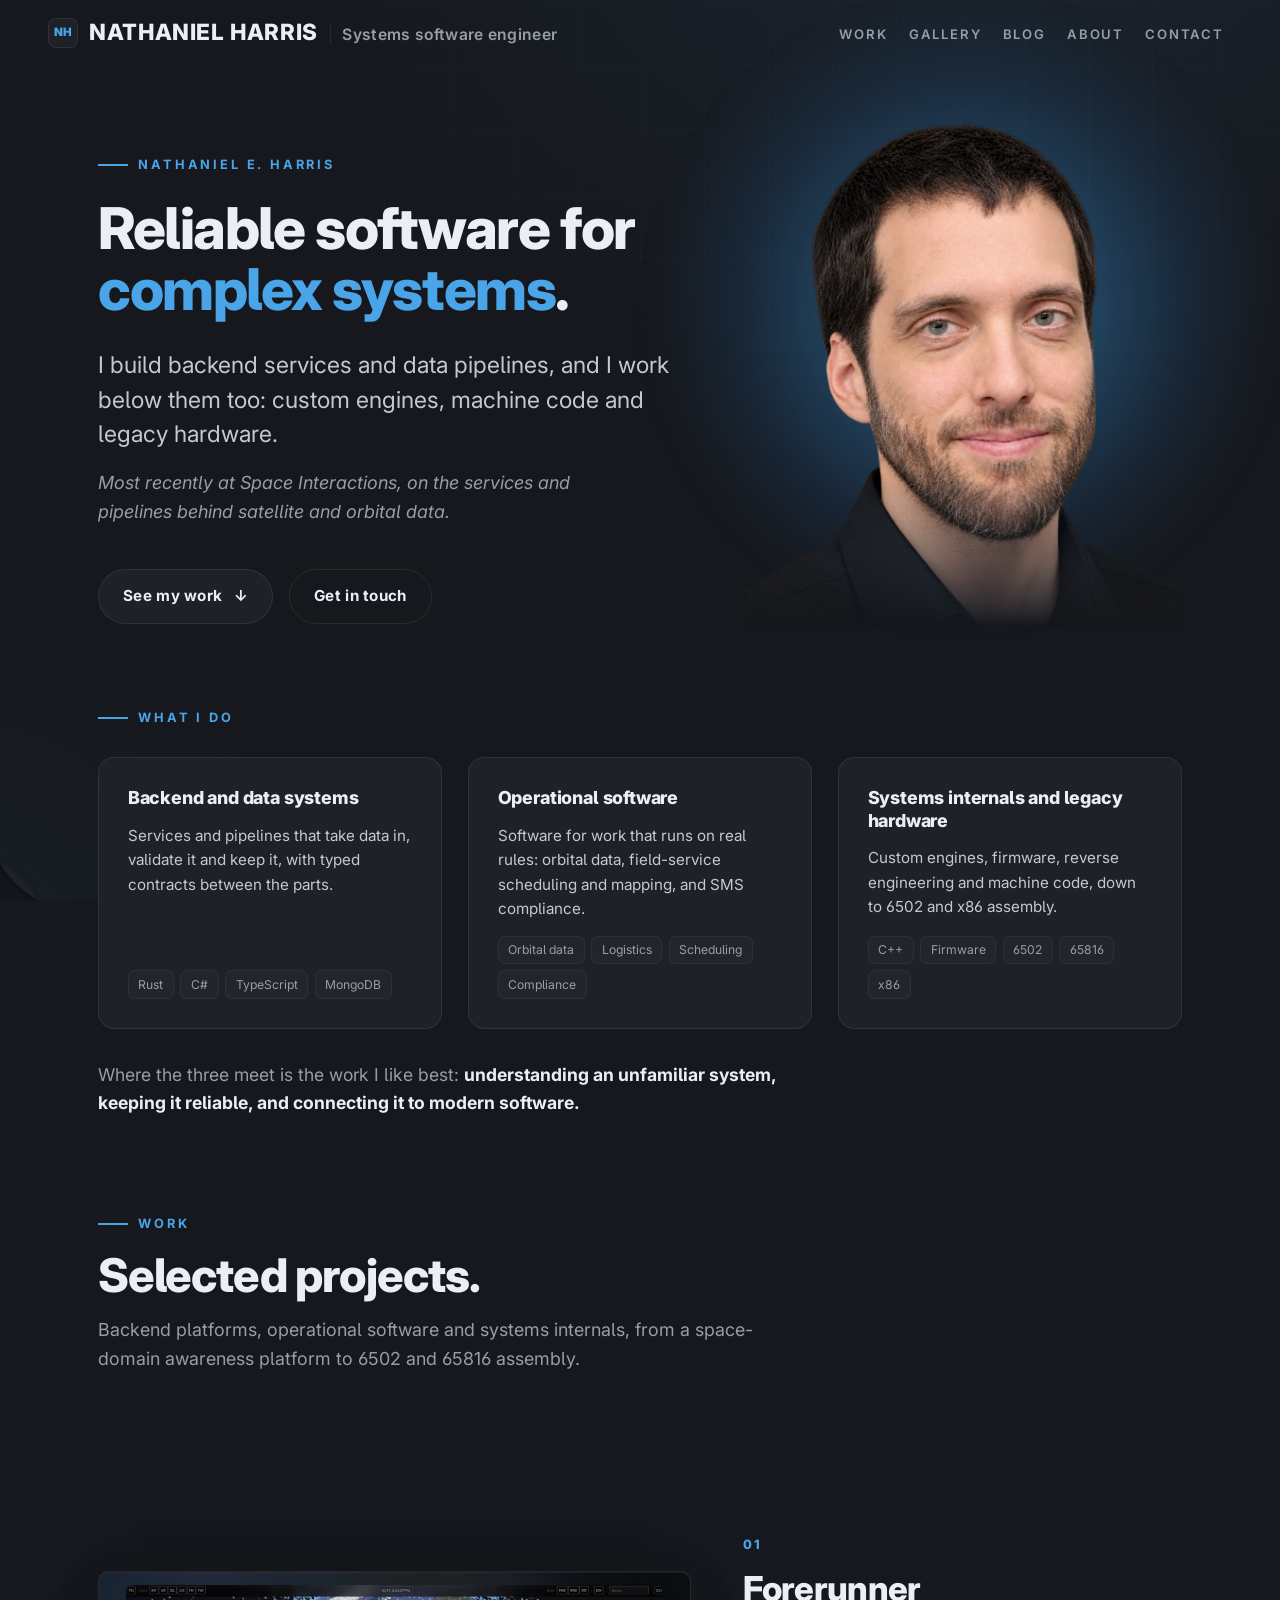
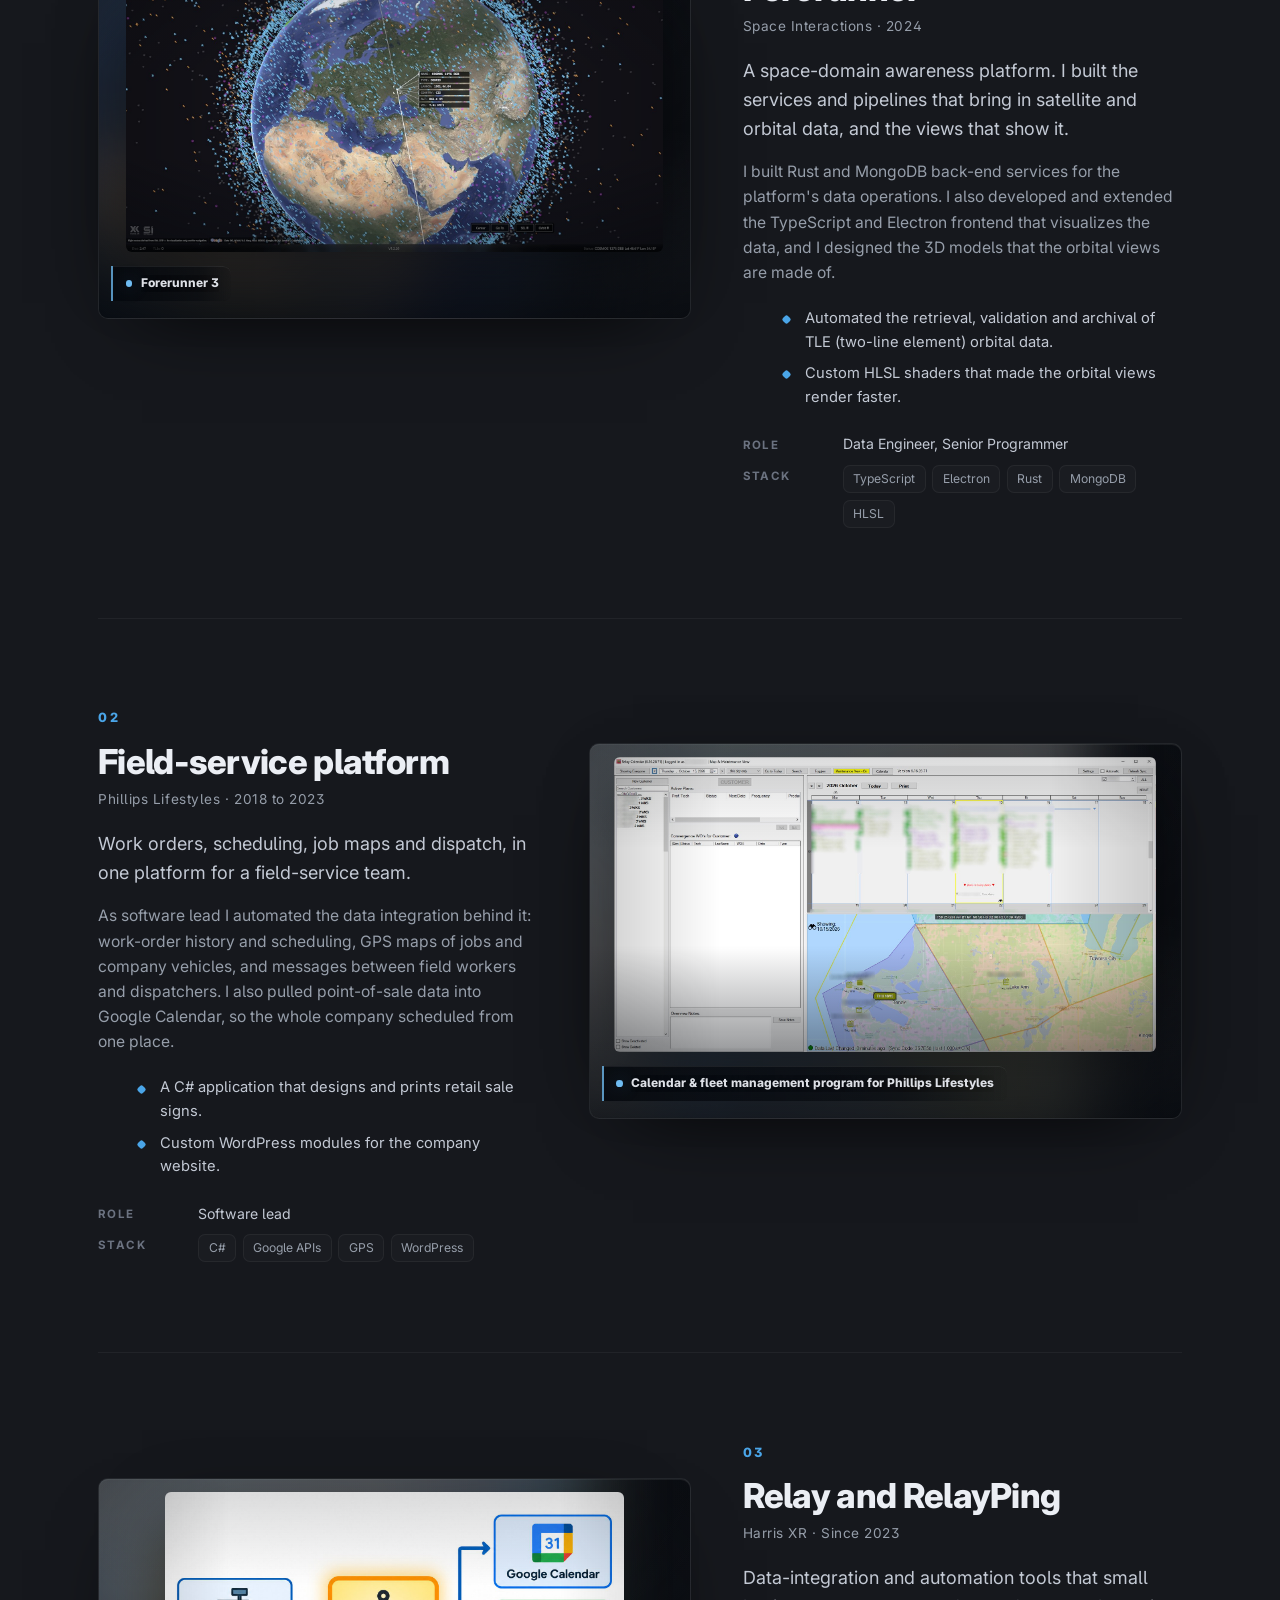
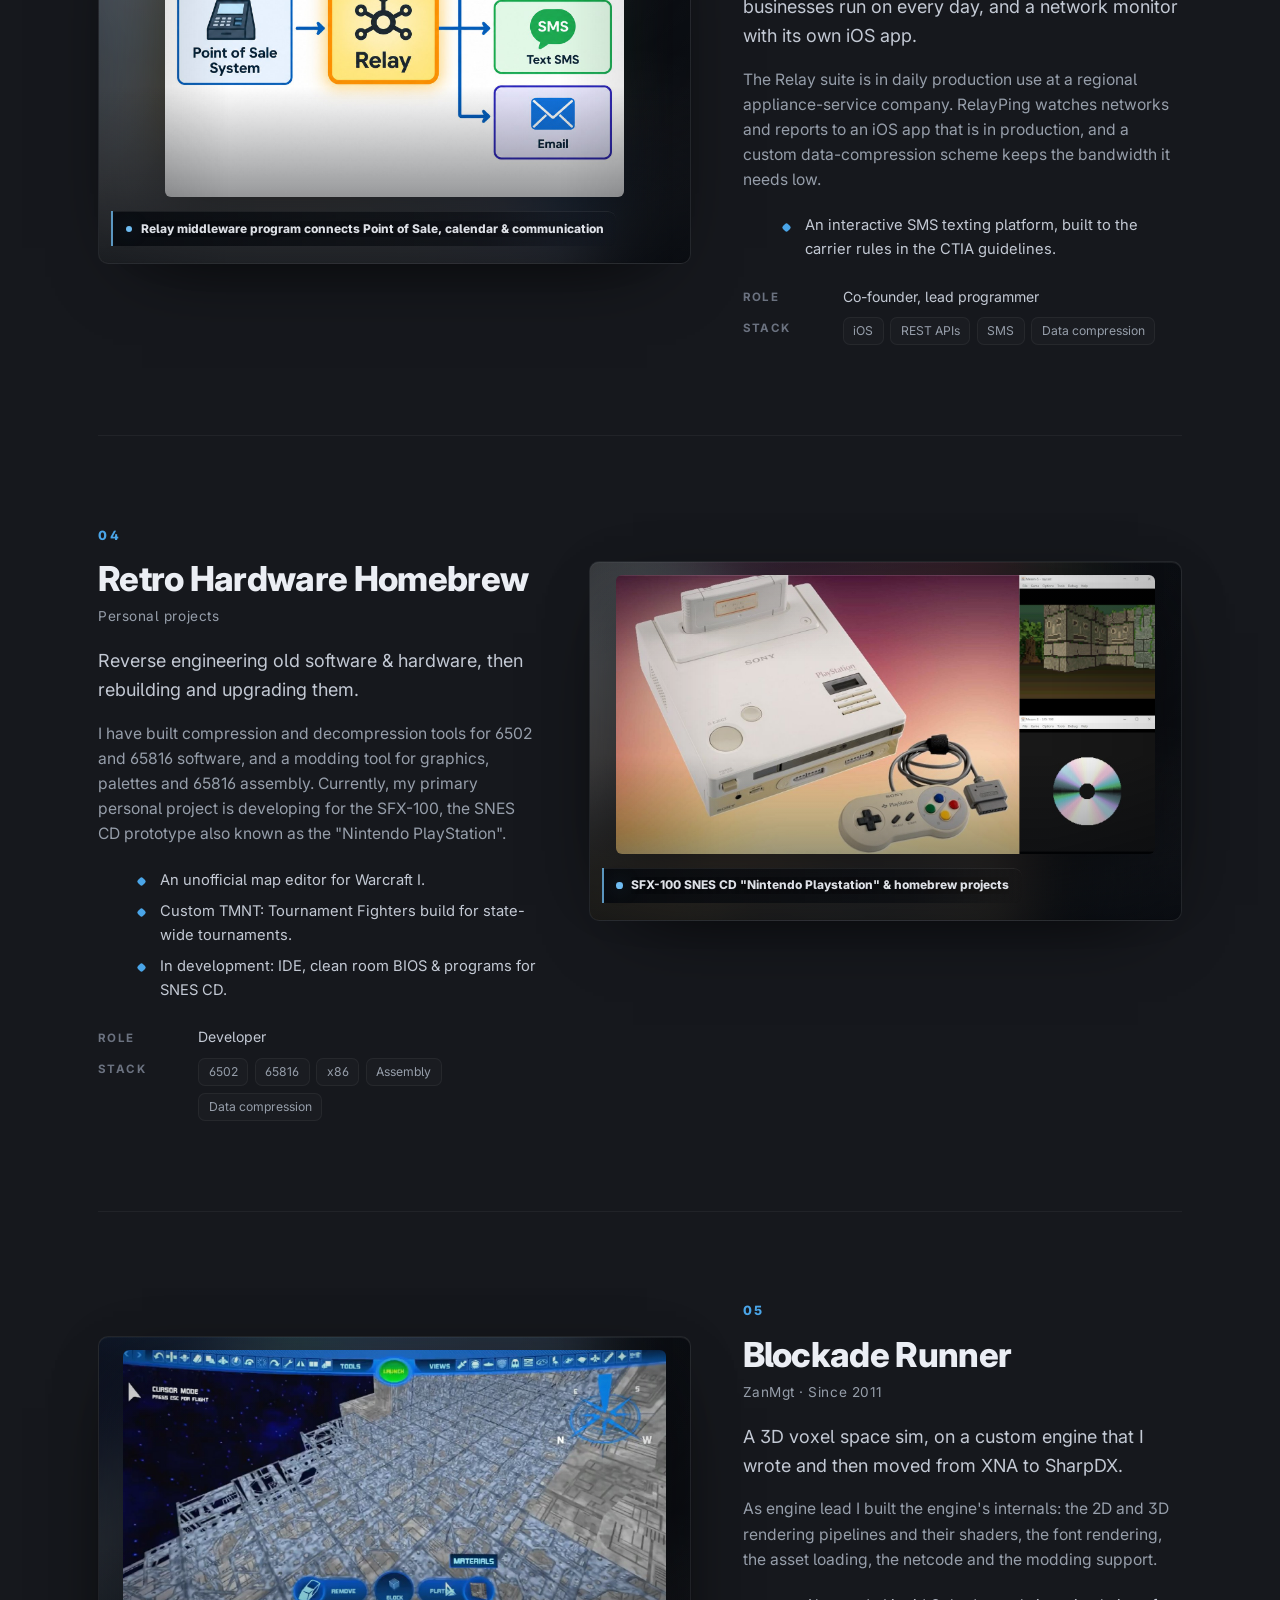
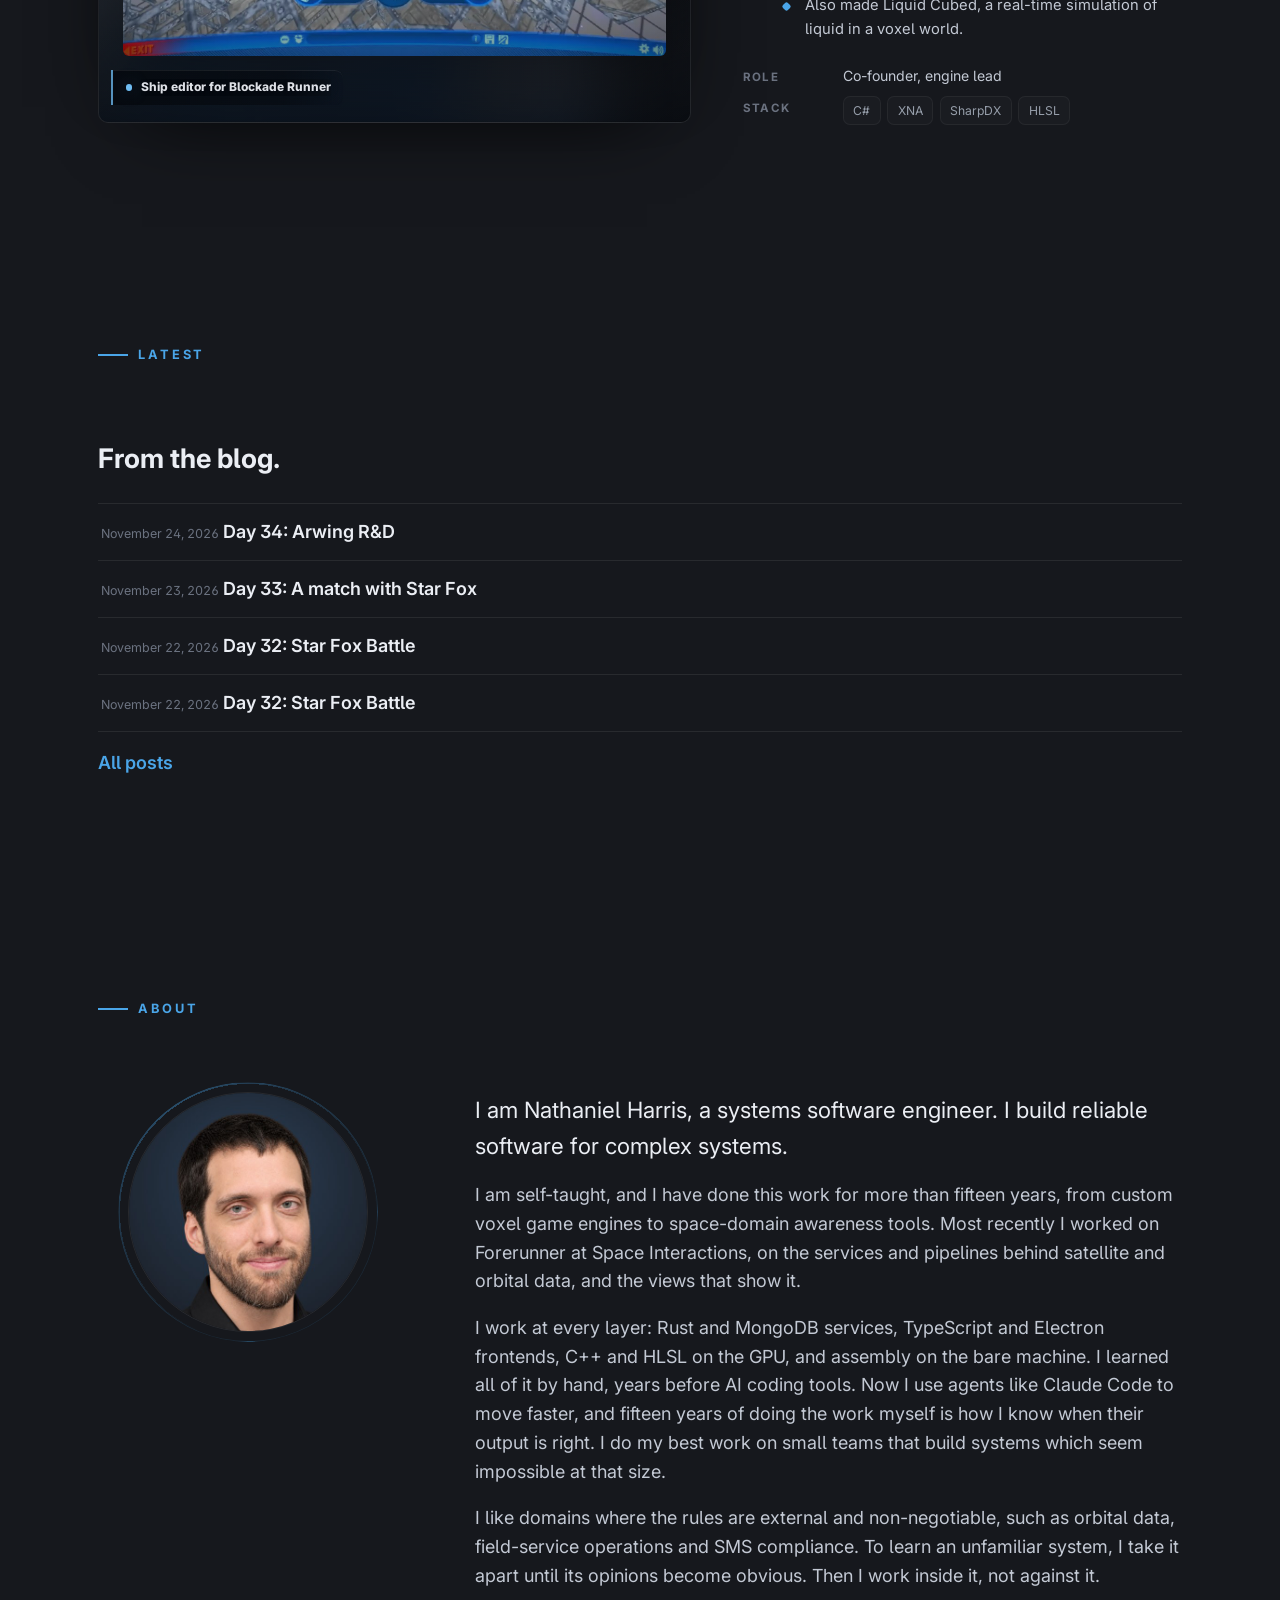
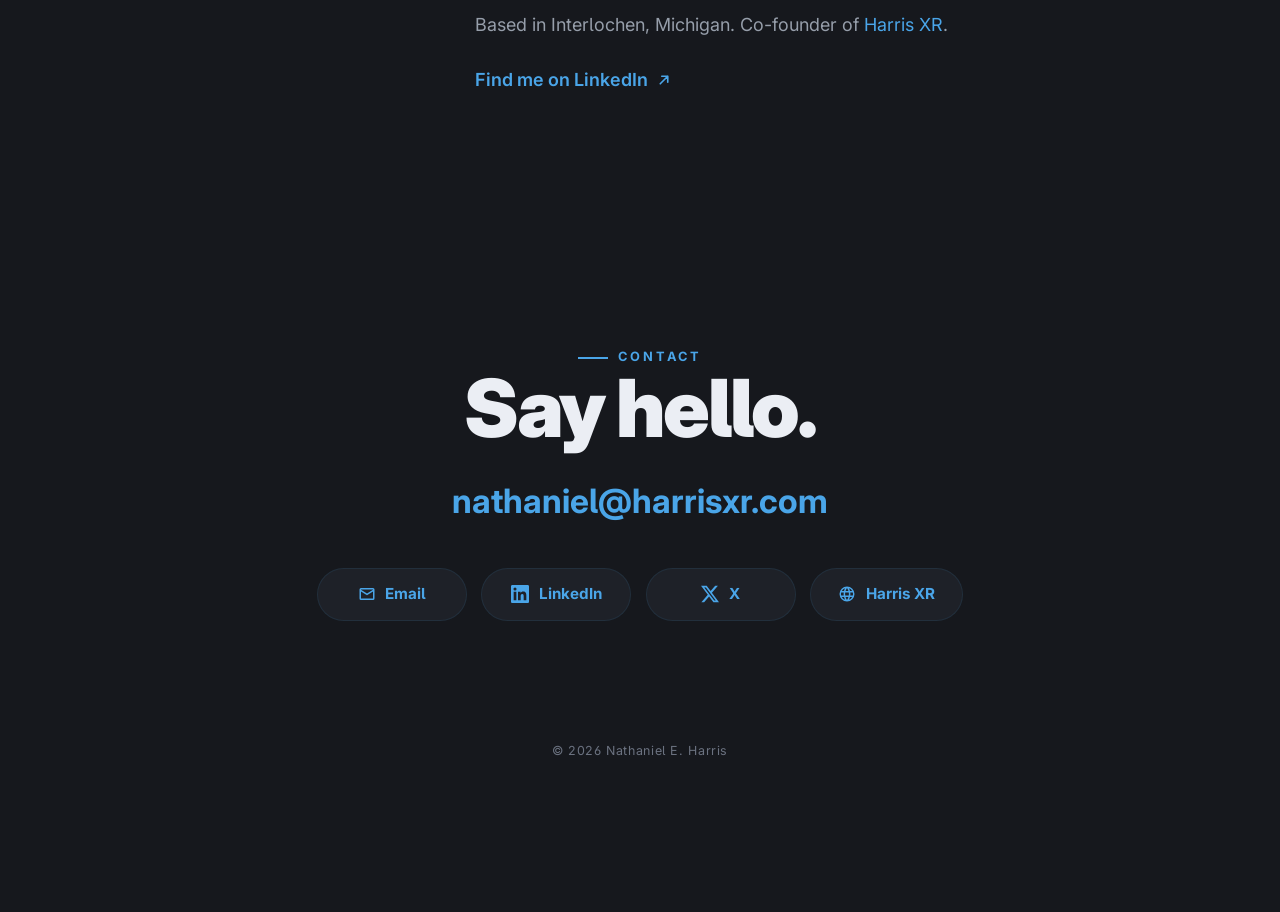
==== commit 8ed20b6b: "Add blog post day #34" ====
--- a/index.html
+++ b/index.html
@@ -694,6 +694,10 @@
         <!--[/edit:latest-h2]-->
         <!--[edit:blog-highlights]-->
         <div class="latest__list reveal d1" data-ced="generated">
+          <a class="latest__item" href="blog/2611.html?post=p0027#p0027">
+            <time datetime="2026-11-24">November 24, 2026</time>
+            <span class="latest__title">Day 34: Arwing R&amp;D</span>
+          </a>
           <a class="latest__item" href="blog/2611.html?post=p0026#p0026">
             <time datetime="2026-11-23">November 23, 2026</time>
             <span class="latest__title">Day 33: A match with Star Fox</span>
@@ -705,10 +709,6 @@
           <a class="latest__item" href="blog/2611.html?post=p0024#p0024">
             <time datetime="2026-11-22">November 22, 2026</time>
             <span class="latest__title">Day 32: Star Fox Battle</span>
-          </a>
-          <a class="latest__item" href="blog/2611.html?post=p0023#p0023">
-            <time datetime="2026-11-18">November 18, 2026</time>
-            <span class="latest__title">Day 28: It looked fine on emulator!</span>
           </a>
           <a class="textlink latest__all" href="blog.html">All posts</a>
         </div>
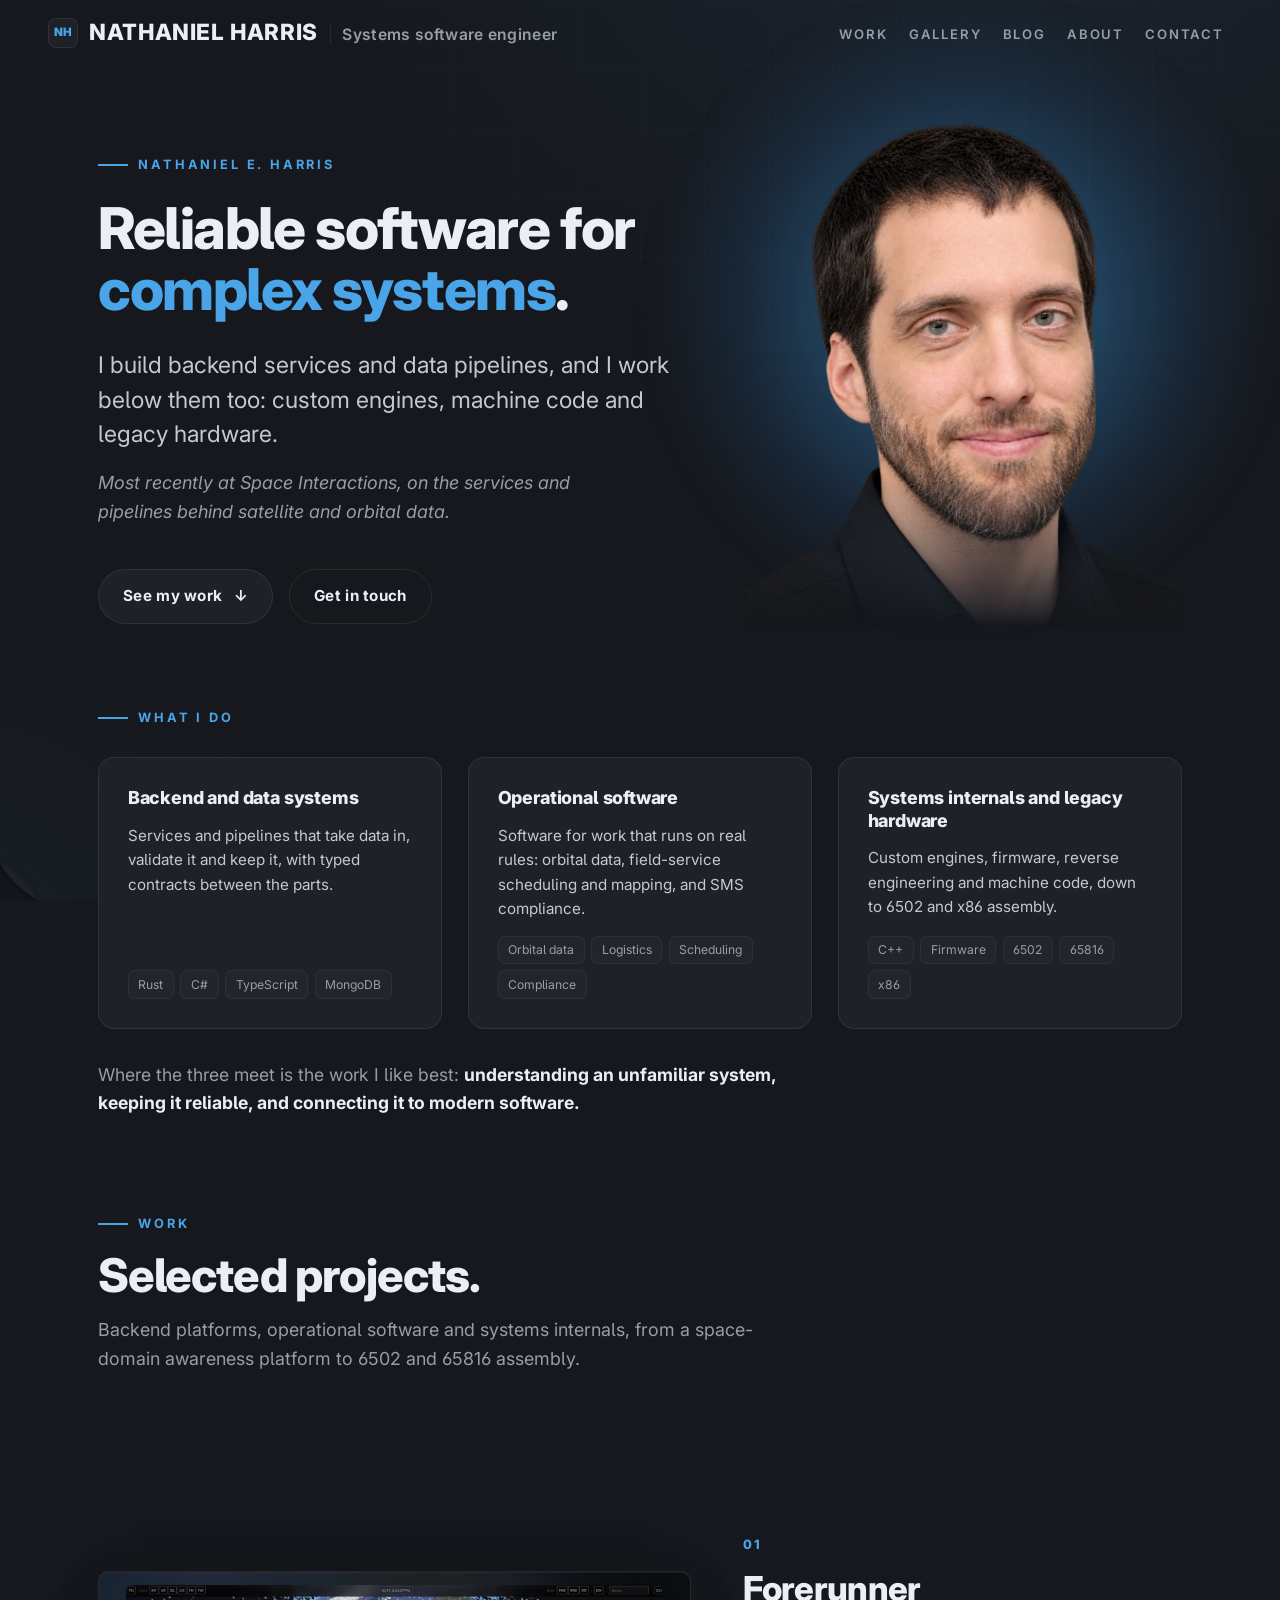
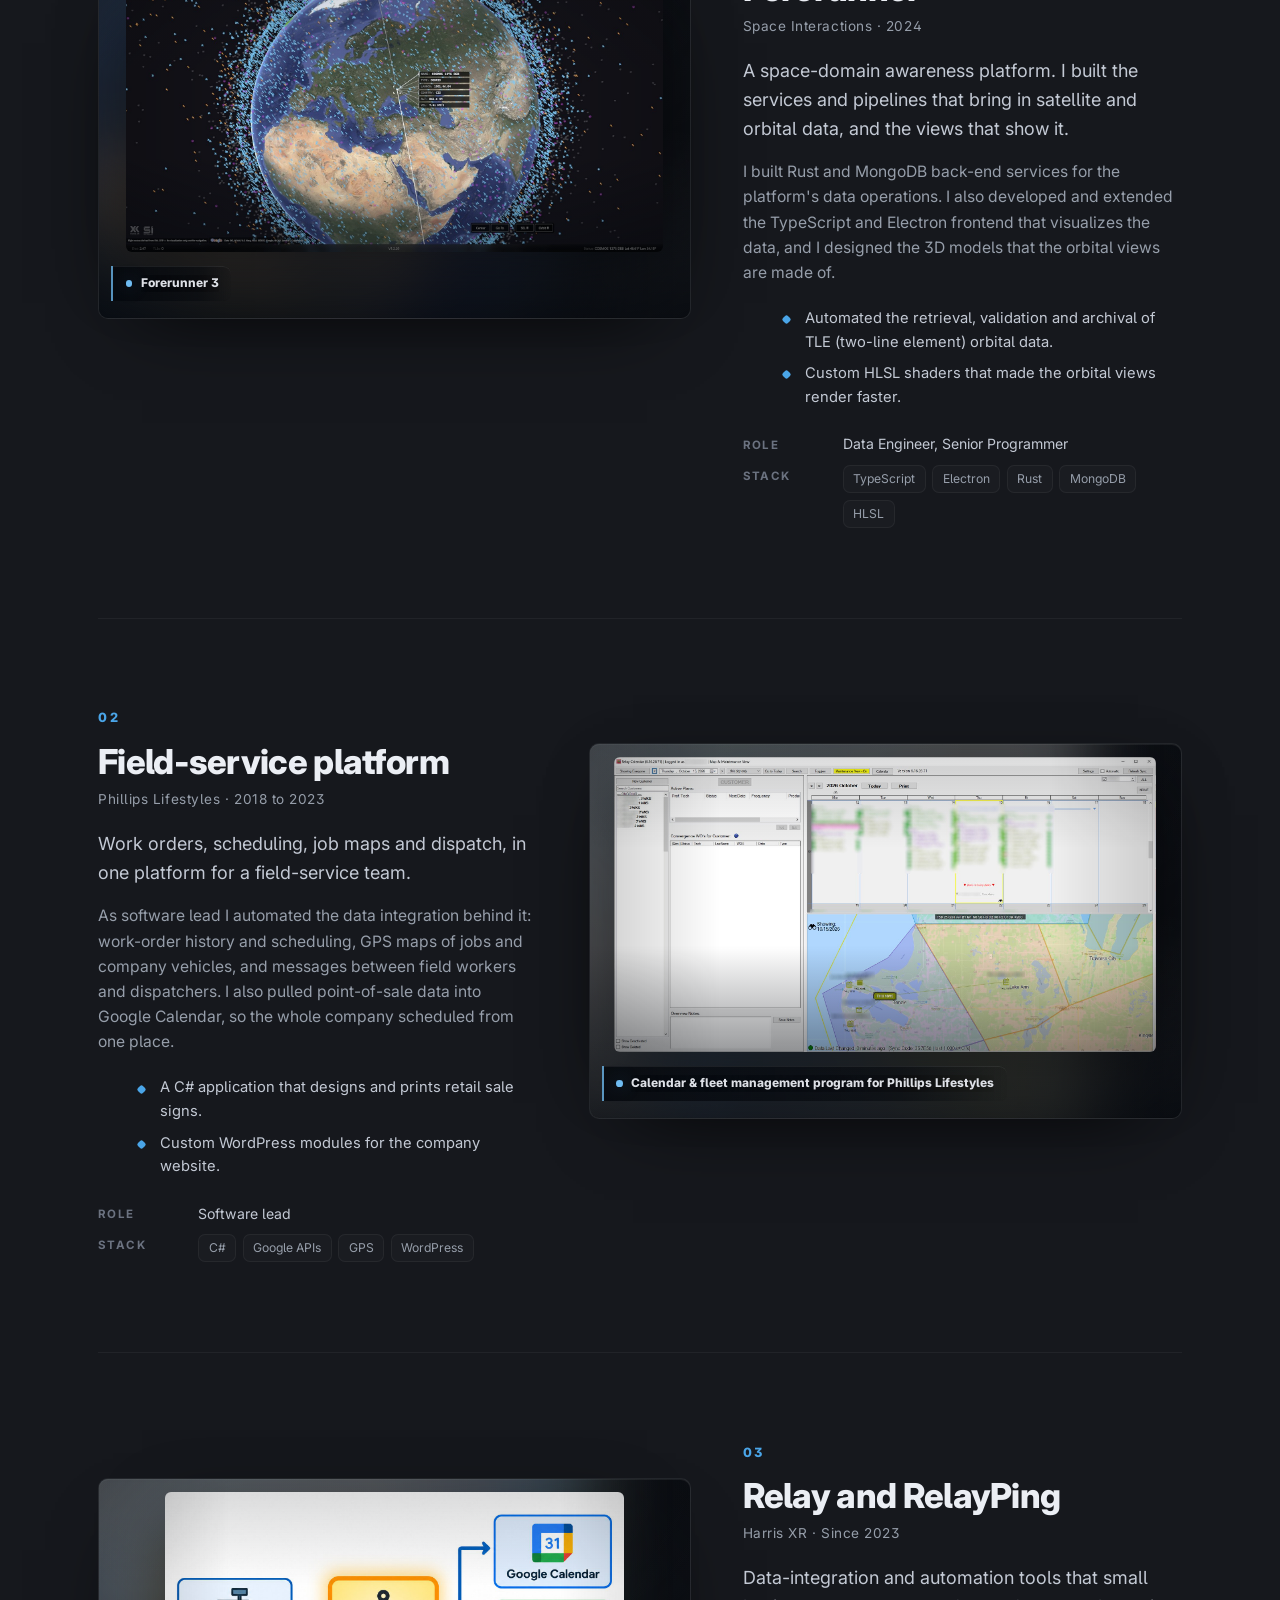
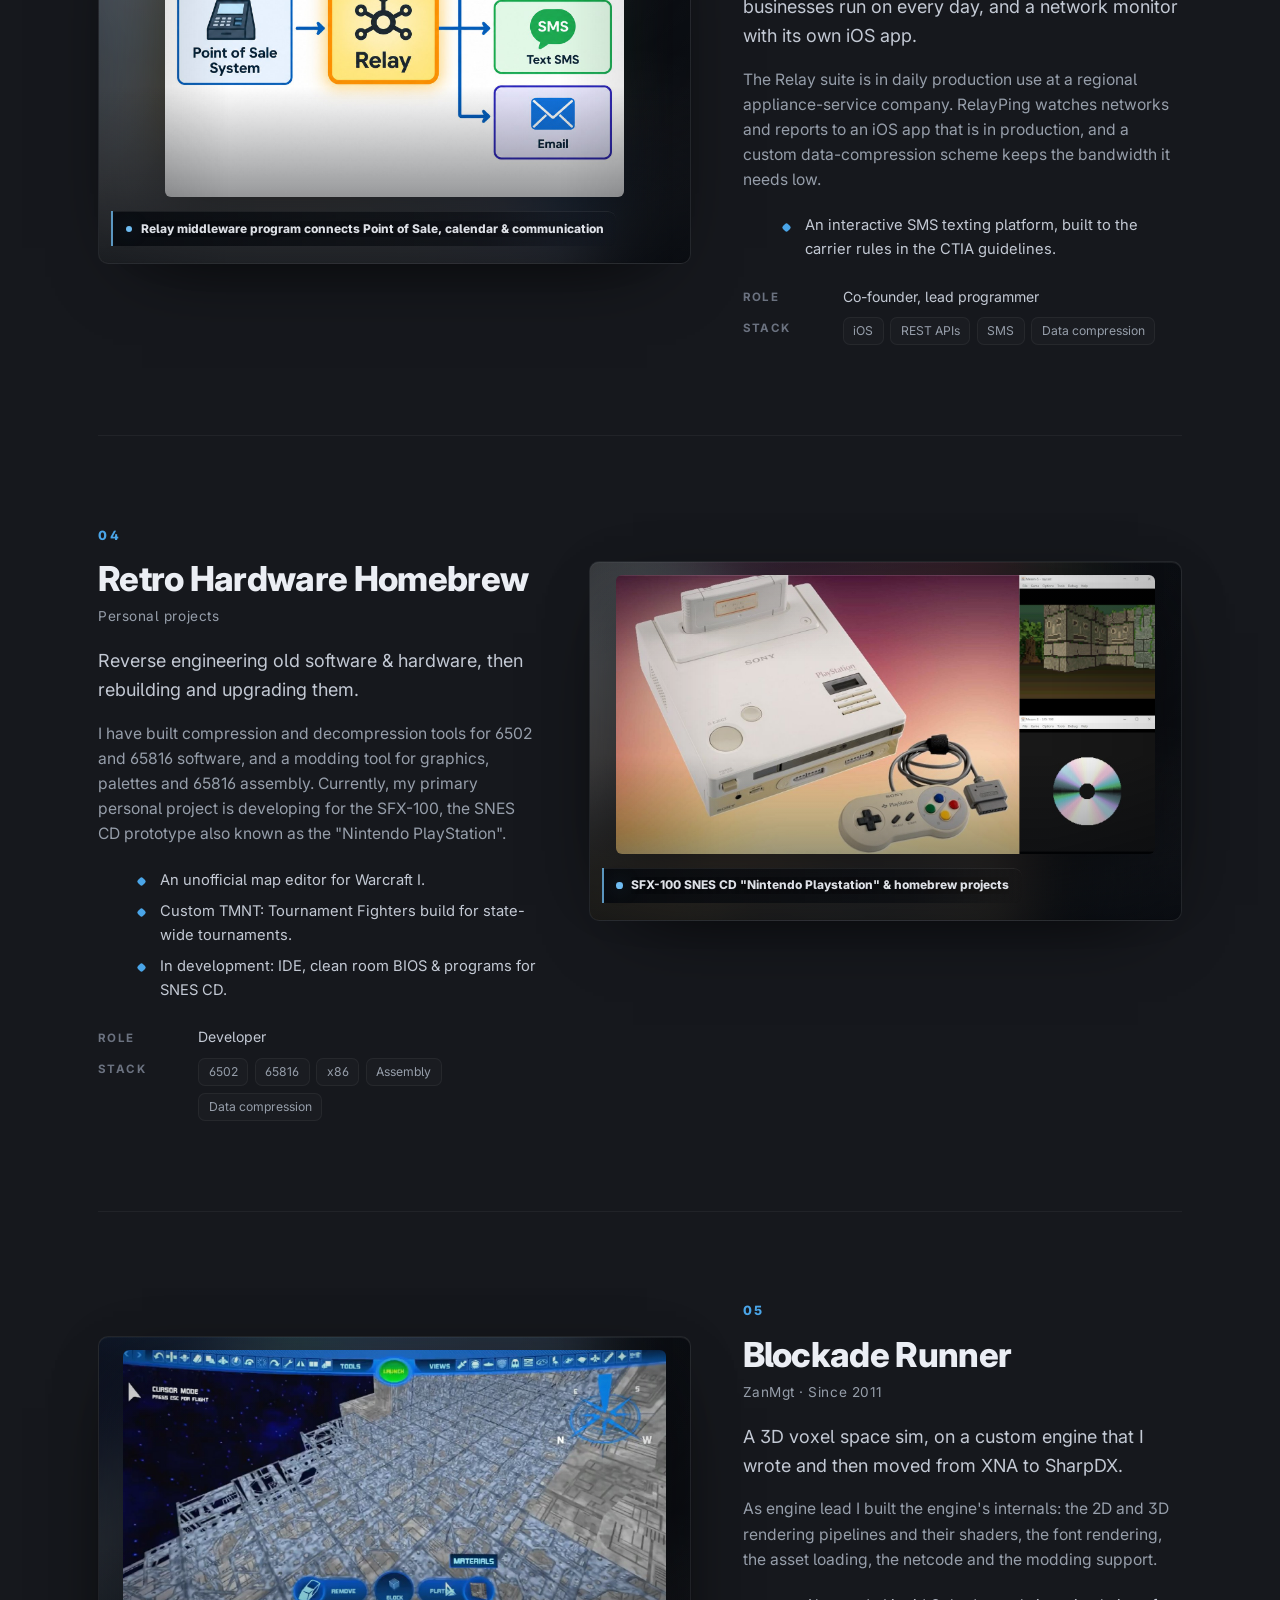
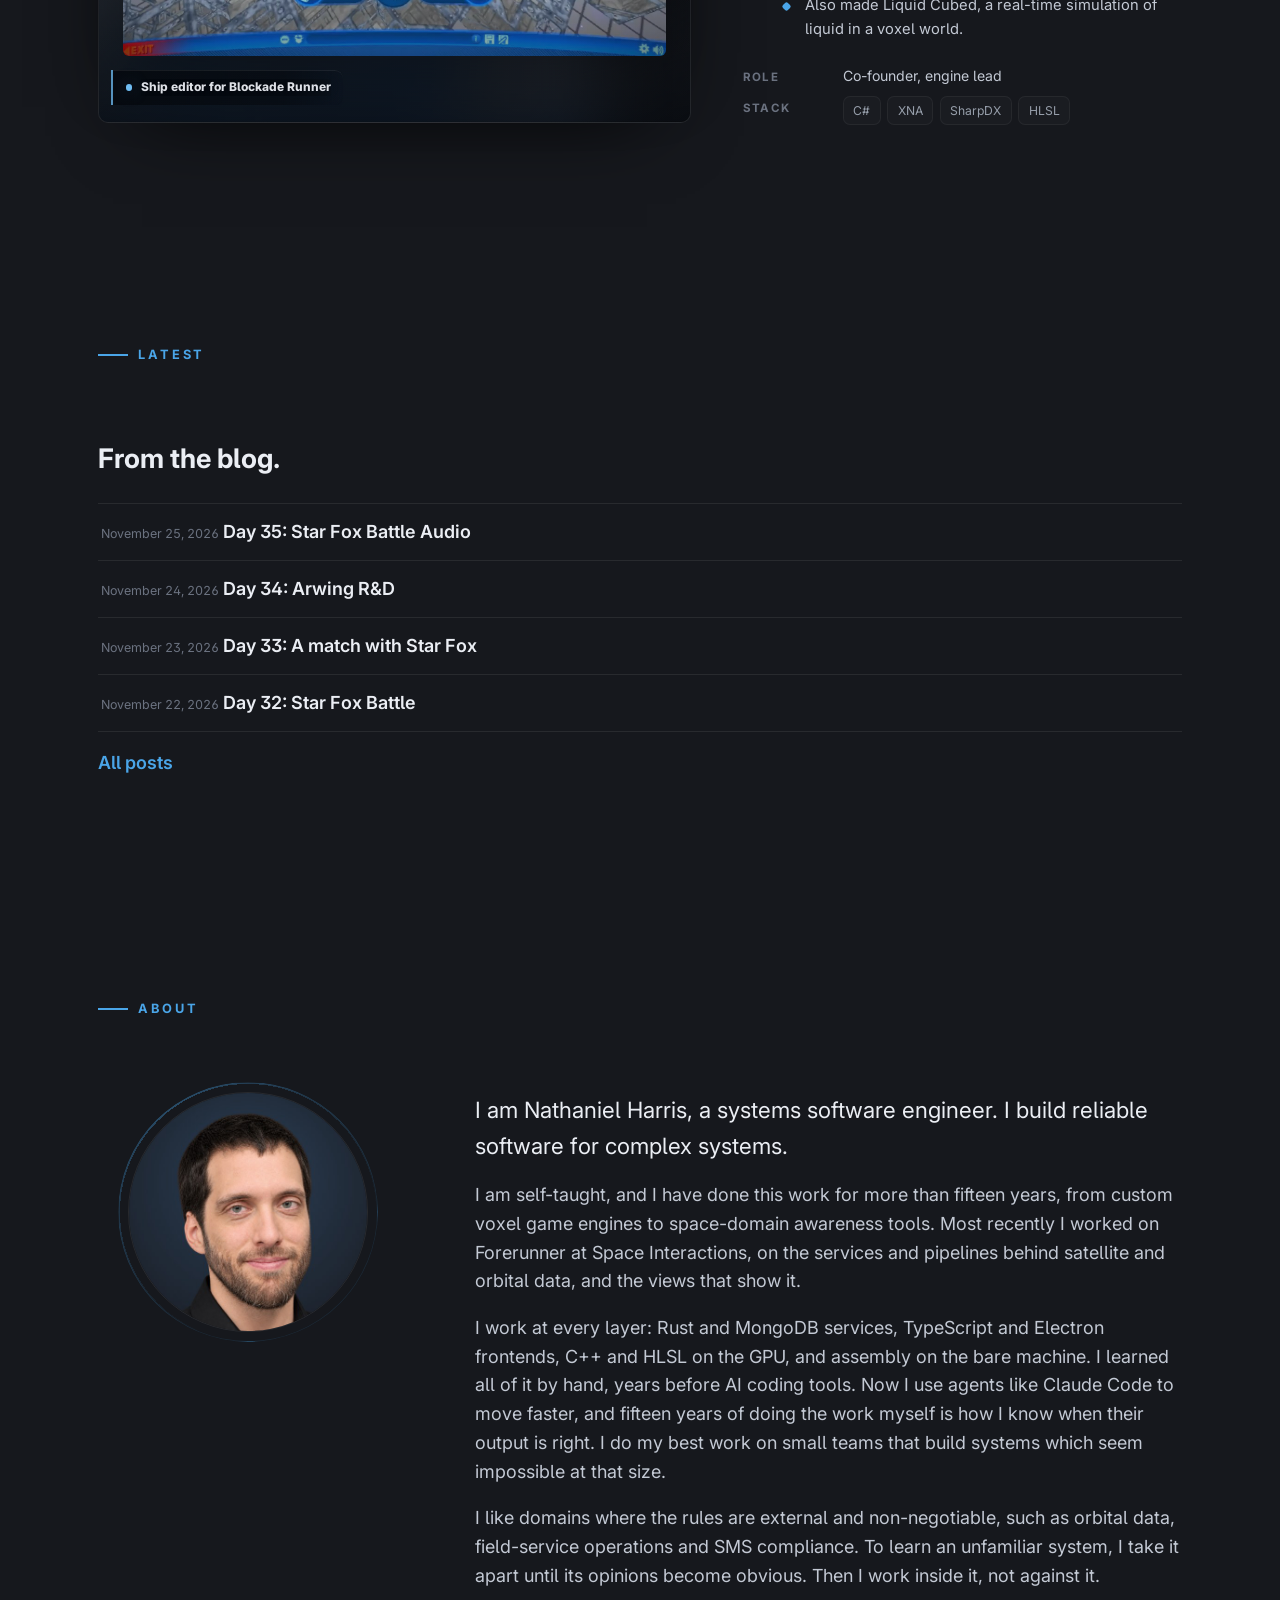
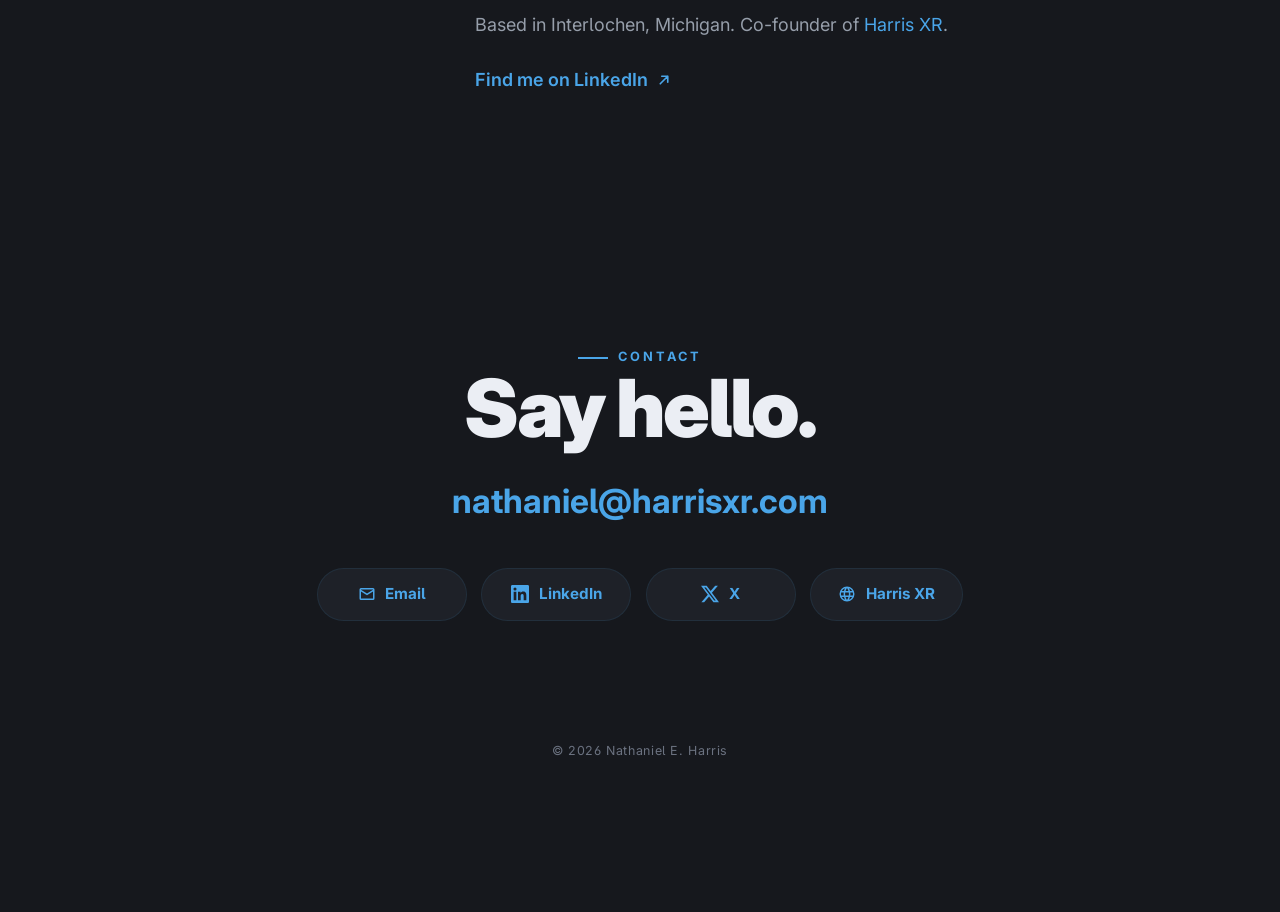
==== commit 3d0d73a2: "Add blog post day #35" ====
--- a/index.html
+++ b/index.html
@@ -694,6 +694,10 @@
         <!--[/edit:latest-h2]-->
         <!--[edit:blog-highlights]-->
         <div class="latest__list reveal d1" data-ced="generated">
+          <a class="latest__item" href="blog/2611.html?post=p0028#p0028">
+            <time datetime="2026-11-25">November 25, 2026</time>
+            <span class="latest__title">Day 35: Star Fox Battle Audio</span>
+          </a>
           <a class="latest__item" href="blog/2611.html?post=p0027#p0027">
             <time datetime="2026-11-24">November 24, 2026</time>
             <span class="latest__title">Day 34: Arwing R&amp;D</span>
@@ -703,10 +707,6 @@
             <span class="latest__title">Day 33: A match with Star Fox</span>
           </a>
           <a class="latest__item" href="blog/2611.html?post=p0025#p0025">
-            <time datetime="2026-11-22">November 22, 2026</time>
-            <span class="latest__title">Day 32: Star Fox Battle</span>
-          </a>
-          <a class="latest__item" href="blog/2611.html?post=p0024#p0024">
             <time datetime="2026-11-22">November 22, 2026</time>
             <span class="latest__title">Day 32: Star Fox Battle</span>
           </a>
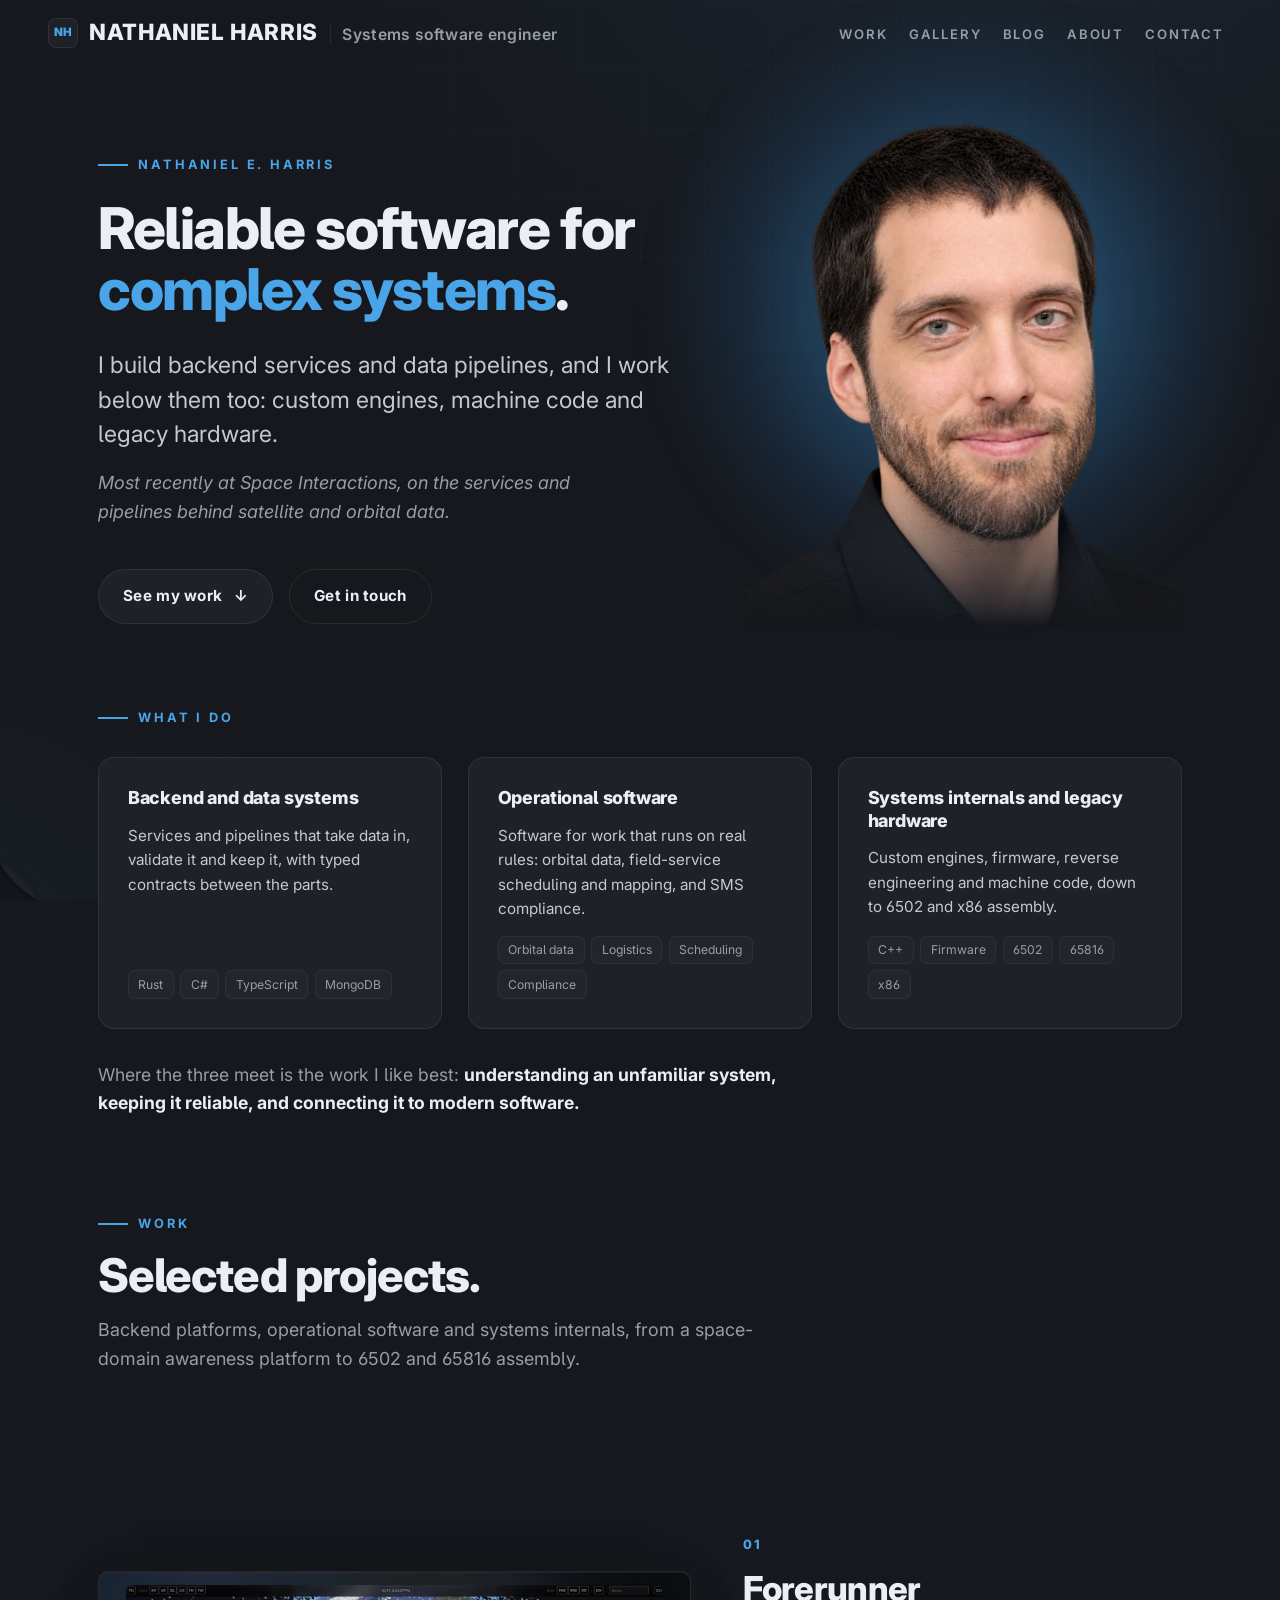
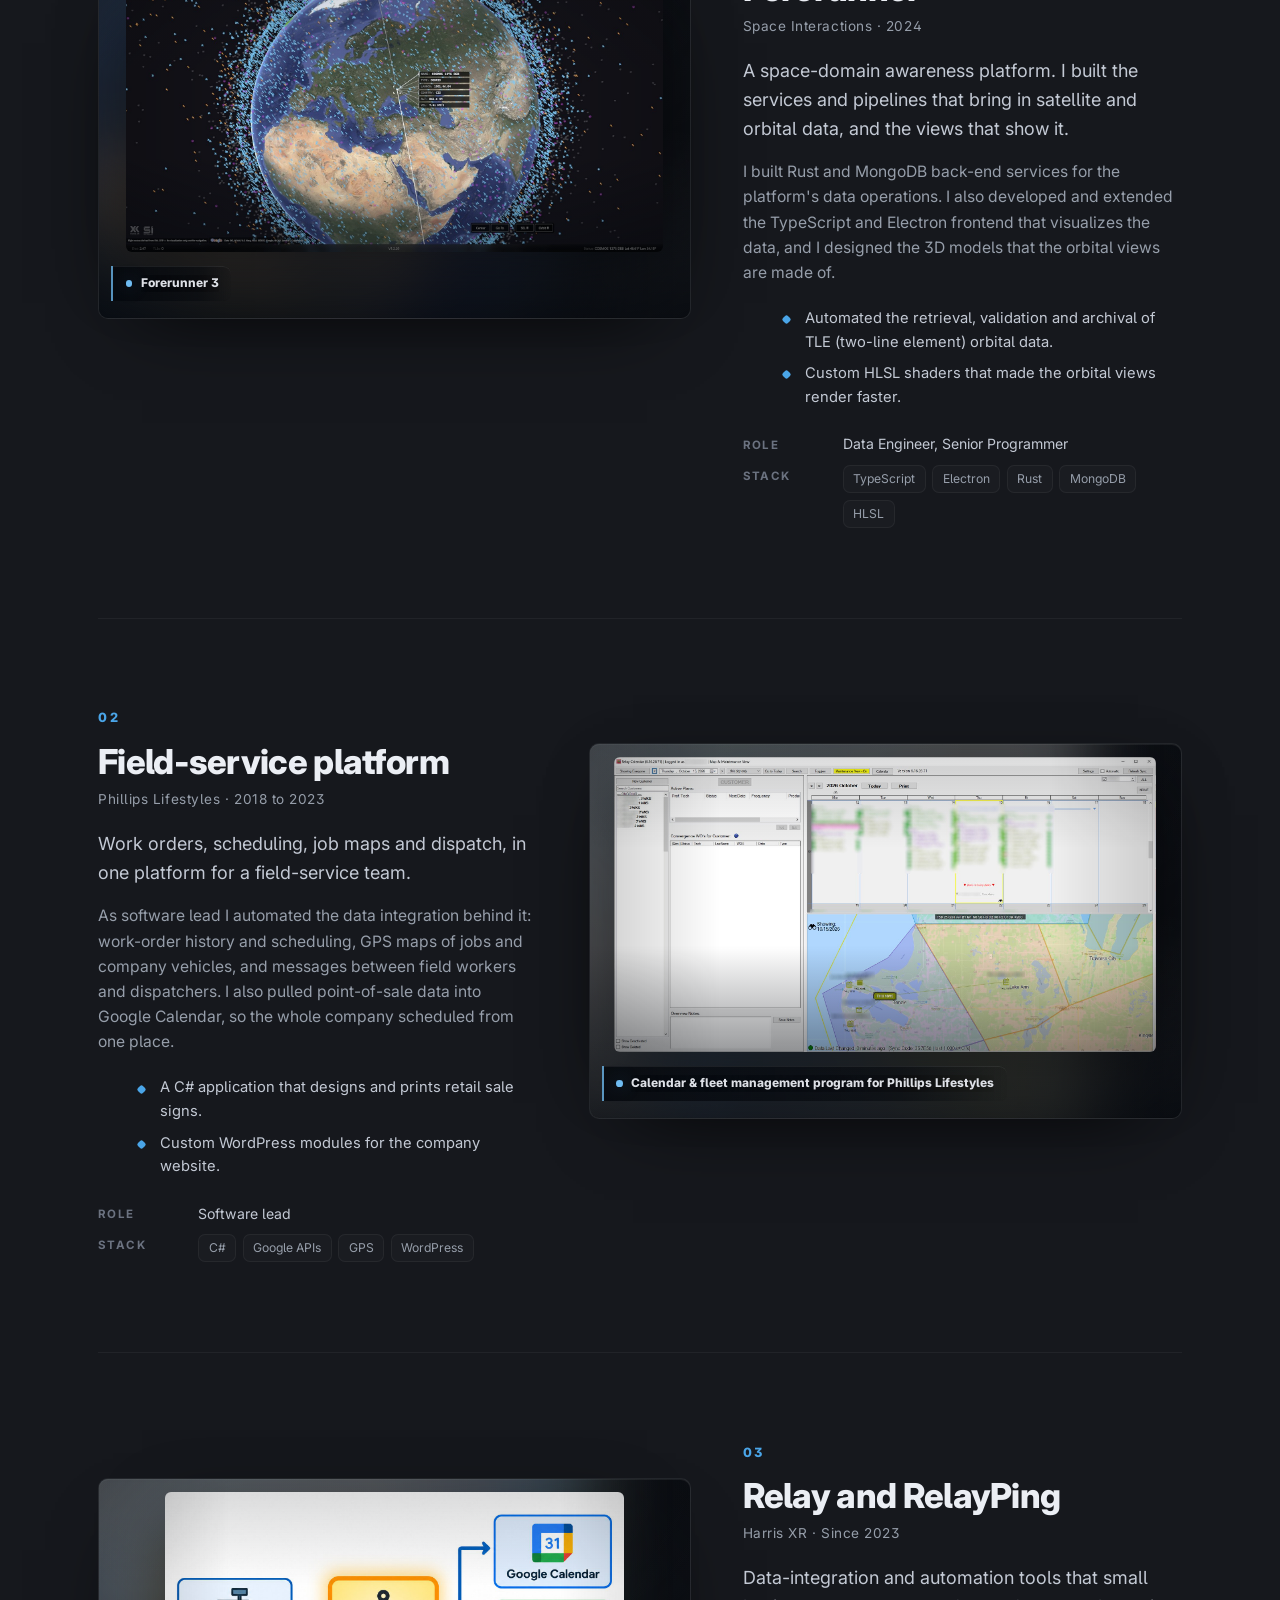
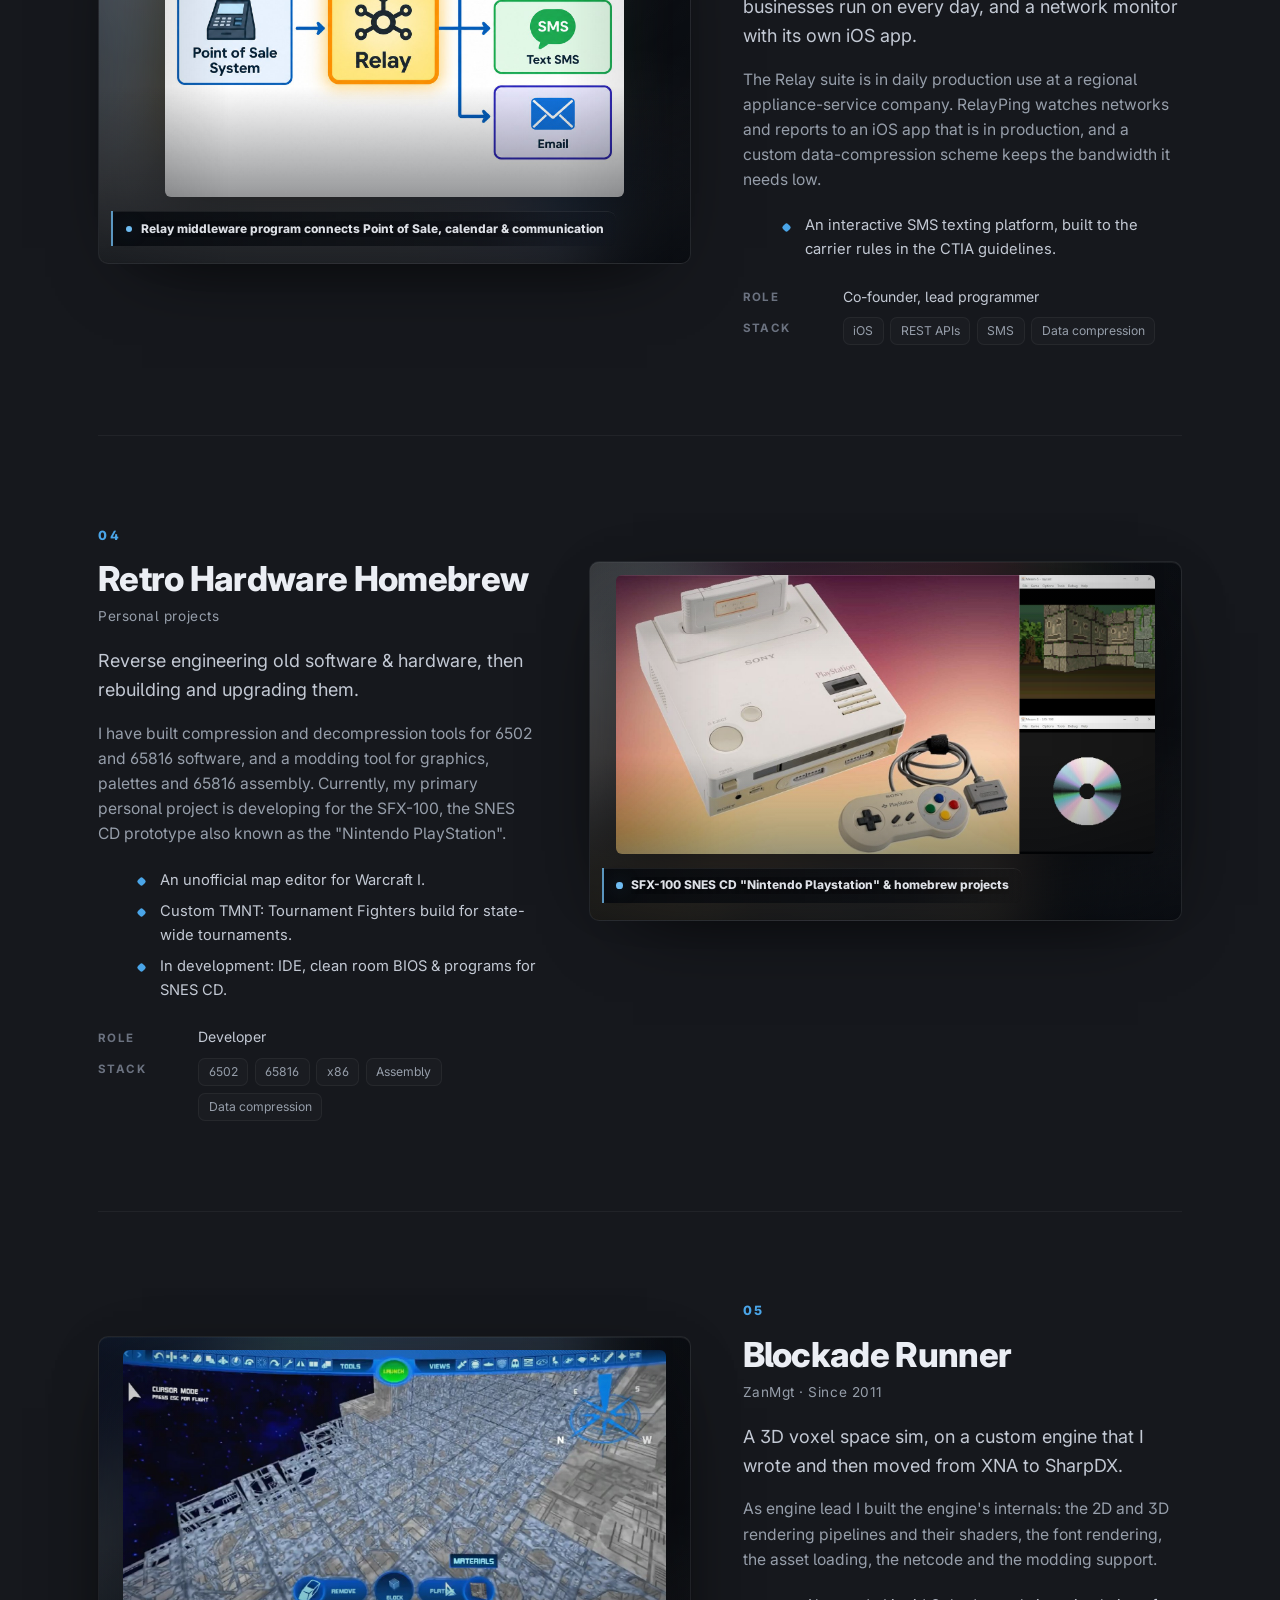
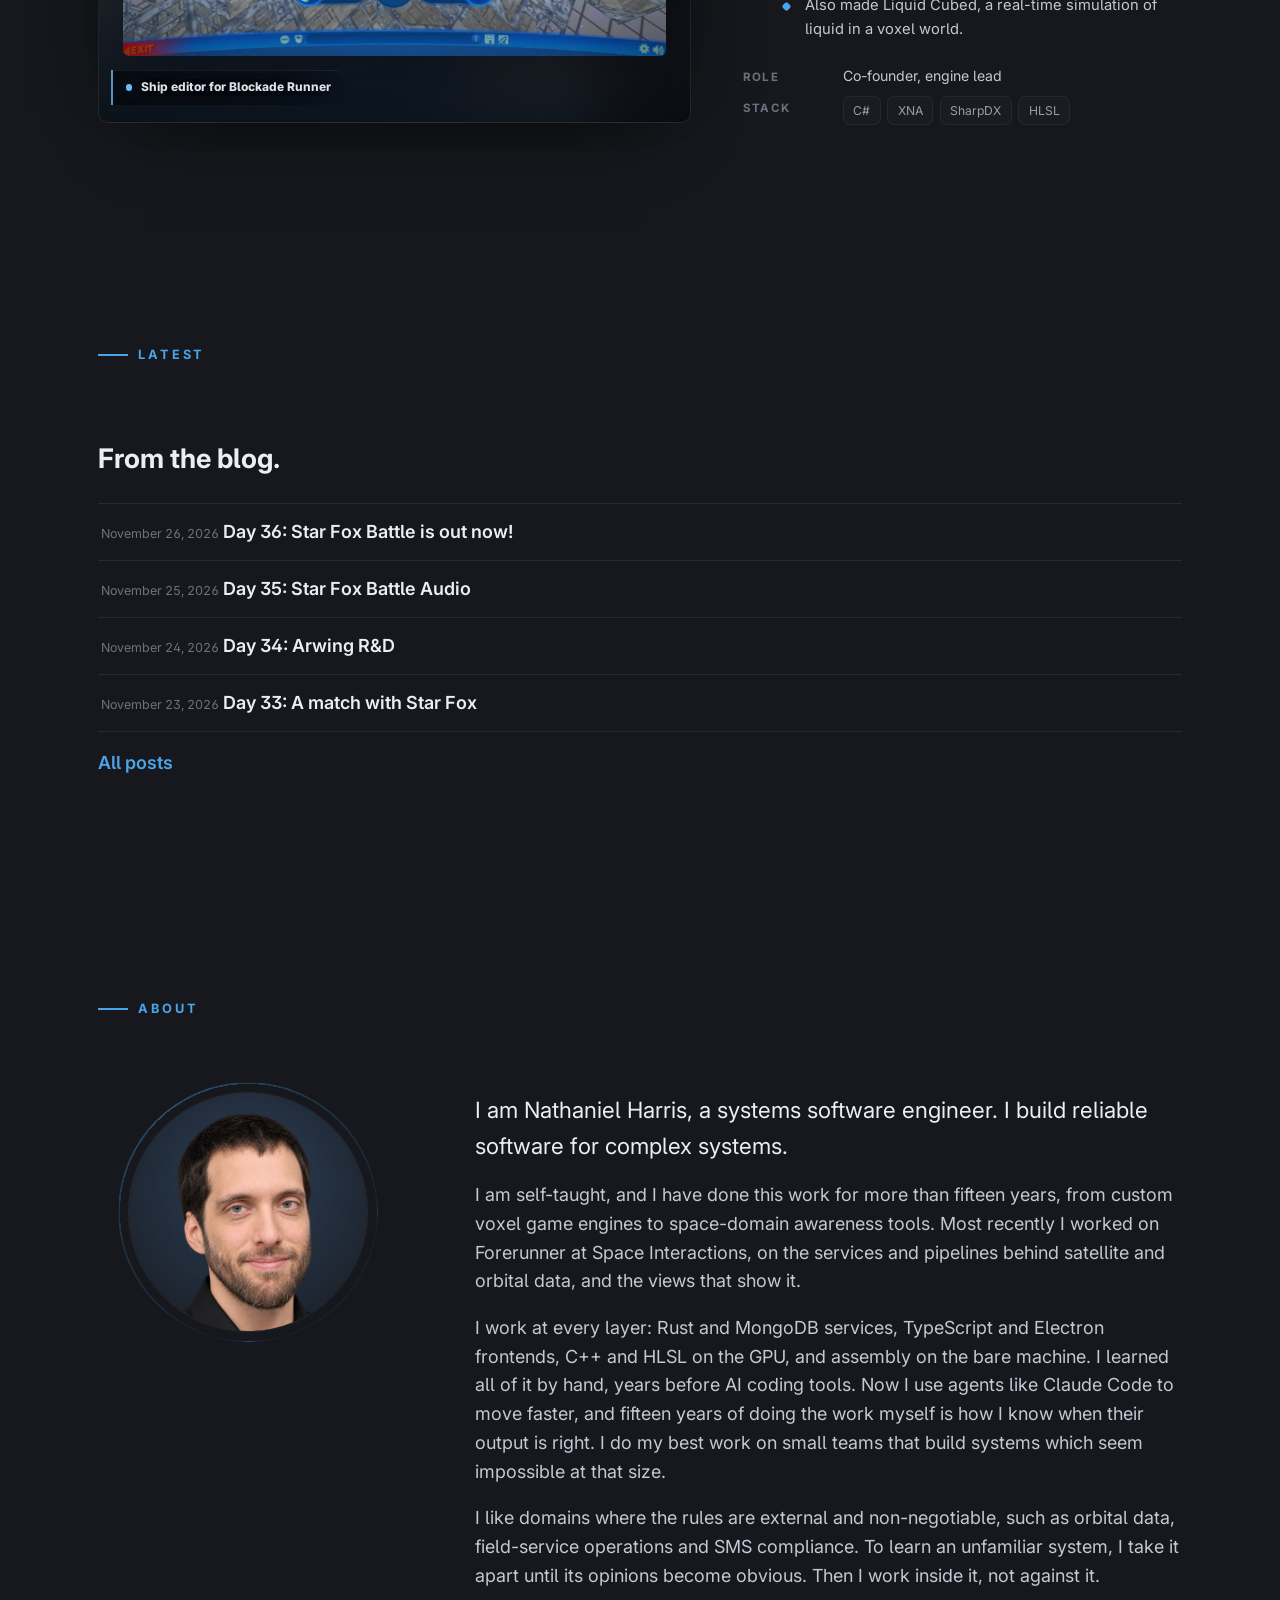
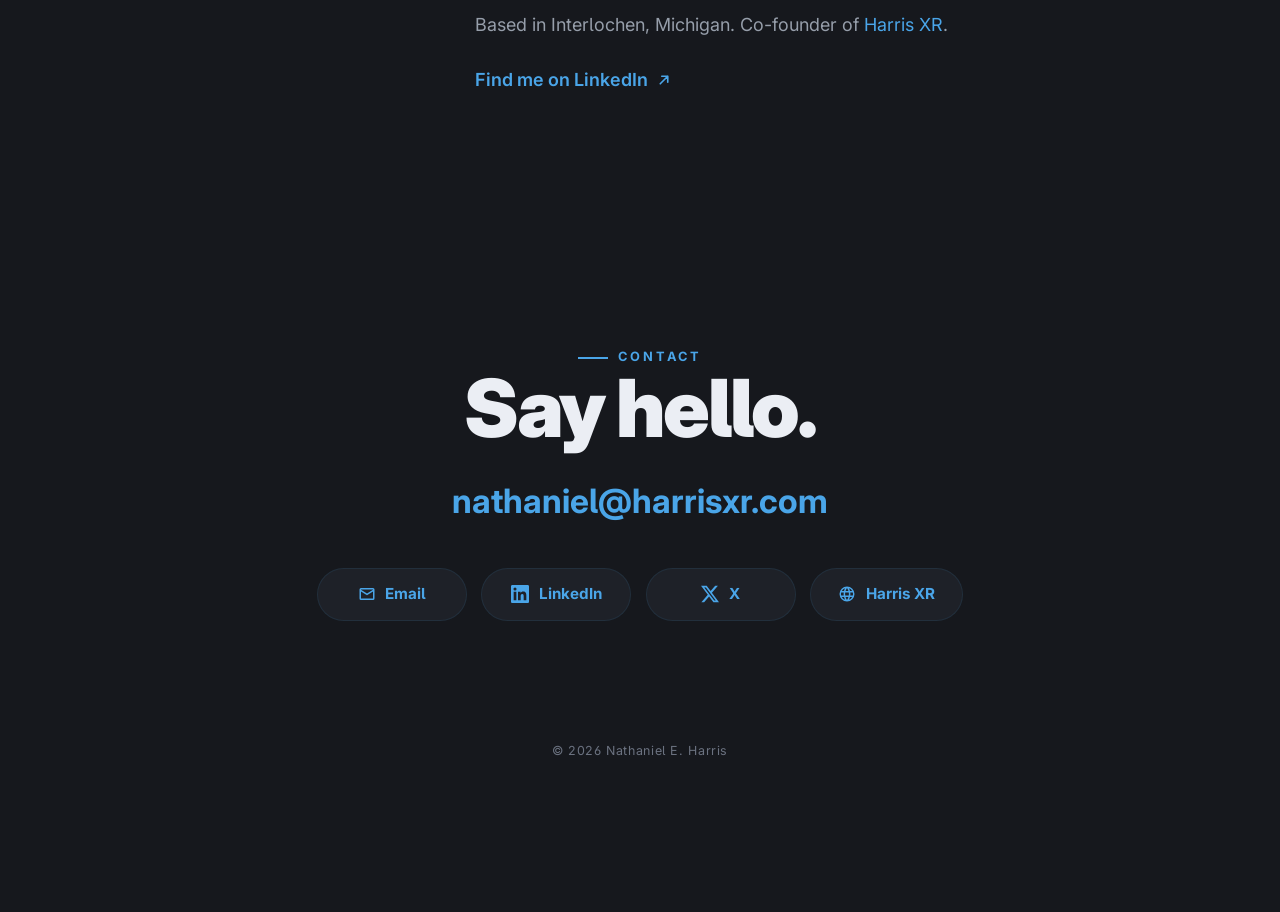
==== commit fffb2238: "Add blog post day #36" ====
--- a/index.html
+++ b/index.html
@@ -694,6 +694,10 @@
         <!--[/edit:latest-h2]-->
         <!--[edit:blog-highlights]-->
         <div class="latest__list reveal d1" data-ced="generated">
+          <a class="latest__item" href="blog/2611.html?post=p0029#p0029">
+            <time datetime="2026-11-26">November 26, 2026</time>
+            <span class="latest__title">Day 36: Star Fox Battle is out now!</span>
+          </a>
           <a class="latest__item" href="blog/2611.html?post=p0028#p0028">
             <time datetime="2026-11-25">November 25, 2026</time>
             <span class="latest__title">Day 35: Star Fox Battle Audio</span>
@@ -705,10 +709,6 @@
           <a class="latest__item" href="blog/2611.html?post=p0026#p0026">
             <time datetime="2026-11-23">November 23, 2026</time>
             <span class="latest__title">Day 33: A match with Star Fox</span>
-          </a>
-          <a class="latest__item" href="blog/2611.html?post=p0025#p0025">
-            <time datetime="2026-11-22">November 22, 2026</time>
-            <span class="latest__title">Day 32: Star Fox Battle</span>
           </a>
           <a class="textlink latest__all" href="blog.html">All posts</a>
         </div>
--- a/site.css
+++ b/site.css
@@ -1,8 +1,8 @@
 /* ============================================================
    site.css - this website's style: the theme tokens, the page's
    backdrop, the header and nav, the hero and its portrait, the
-   project cards, the about and contact blocks of the footer, the
-   About page, and their breakpoints.
+   project cards, the Downloads page's cards, the about and contact
+   blocks of the footer, the About page, and their breakpoints.
 
    The engine's style is in libraries/harrisxrwebengine/engine.css.
    Every page links that file first and this one second, so a rule
@@ -17,7 +17,7 @@
    Sections:
      1. FOUNDATION AND CHROME       4. ABOUT AND CONTACT
      2. HERO                        5. SHARED EFFECTS
-     3. FEATURES                    6. RESPONSIVE
+     3. WORK                        6. RESPONSIVE
    ============================================================ */
 
 /* ============================================================
@@ -369,10 +369,11 @@
 /* ============================================================
    3. WORK
    ------------------------------------------------------------
-   Section headings, the What I do band, the project cards, and
-   the gallery page's intro. A project card is the editor's
-   project block, so the editor's project form edits it. The
-   carousel in a card is the engine's, in engine.css.
+   Section headings, the What I do band, the project cards, the
+   gallery page's intro, and the Downloads page's cards. A
+   project card is the editor's project block, so the editor's
+   project form edits it. The carousel in a card is the
+   engine's, in engine.css.
    ============================================================ */
 
 /* ------------------------------------------------------------
@@ -530,6 +531,37 @@
 .gal-intro { padding: var(--section-pad) 0 clamp(1.6rem, 3vw, 2.6rem); }
 .gal-note { margin-top: 1rem; color: var(--muted); font-size: .88rem; }
 
+/* ------------------------------------------------------------
+   THE DOWNLOADS PAGE
+   ------------------------------------------------------------
+   The heading, then one card for each download: the copy and its
+   specs on the left, and the button that fetches the file on the
+   right. A narrow screen stacks the button under the copy, in
+   section 6. The cards start close under the heading, like the
+   gallery's trains, because the heading introduces them. */
+.downloads .section-head { margin-bottom: clamp(1.6rem, 3vw, 2.6rem); }
+.downloads__list { display: grid; gap: clamp(1rem, 2.4vw, 1.6rem); }
+.download {
+  display: grid; grid-template-columns: 1fr auto;
+  gap: clamp(1.4rem, 3vw, 2.6rem); align-items: center;
+  padding: clamp(1.4rem, 3vw, 2.2rem);
+  border: 1px solid var(--line); border-radius: var(--radius);
+  background: var(--panel);
+}
+.download__title {
+  font-size: clamp(1.35rem, 2.4vw, 1.75rem);
+  font-weight: 800; letter-spacing: -.02em; line-height: 1.15;
+}
+.download__meta { font-size: .85rem; color: var(--muted); margin-top: .4rem; letter-spacing: .04em; }
+.download__desc { margin-top: 1rem; max-width: 62ch; color: var(--text-soft); }
+.download .specs { margin-top: 1.2rem; }
+/* The card is the button's own panel color, so the button takes the
+   accent, like the contact buttons, or it reads as part of the card. */
+.download__btn {
+  white-space: nowrap;
+  color: var(--accent); border-color: var(--accent-faint); background: var(--panel-2);
+}
+
 /* ============================================================
    4. ABOUT AND CONTACT
    ============================================================ */
@@ -576,7 +608,9 @@
    about.html is a heading over the site footer, and the footer's
    About is the page's content. The heading names the page, so the
    About shows no eyebrow of its own there. It starts close under
-   the heading, because the heading opens the same subject. */
+   the heading, because the heading opens the same subject.
+   The Downloads page opens with .page-intro too, because it also
+   has no hero. */
 .page-intro { padding-top: var(--section-pad); }
 .about-page .site-footer .about { padding-top: 0; }
 .about-page .site-footer .about .section-head { display: none; }
@@ -653,10 +687,11 @@
    ------------------------------------------------------------ */
 /* The nav becomes a drawer here, and not at the phone breakpoint below.
    The line is where the header runs out of room, which is a measured number:
-   the brand lockup and five nav links stop fitting side by side at 1040. Move
-   it when the nav gains or loses an item, and measure again rather than
-   guessing - the two numbers are unrelated, which is why they are two rules. */
-@media (max-width: 1039px) {
+   the brand lockup and six nav links stop fitting side by side at 1165, where
+   about 40px stays between them. Move it when the nav gains or loses an item,
+   and measure again rather than guessing - the two numbers are unrelated,
+   which is why they are two rules. */
+@media (max-width: 1164px) {
   /* Header bar stays pinned ON TOP; the drawer slides in BELOW it so the
      brand lockup is always visible. Header sits above the panel. */
   .site-header { z-index: 960; }
@@ -749,6 +784,9 @@
 
   .focus__grid { grid-template-columns: 1fr; }
 
+  .download { grid-template-columns: 1fr; align-items: start; }
+  .download__btn { justify-self: start; }
+
   .project, .project:nth-of-type(even) { grid-template-columns: 1fr; gap: 1.8rem; }
   .project:nth-of-type(even) .project__media { order: 0; }
   .project:nth-of-type(even) .project__body  { order: 0; }
